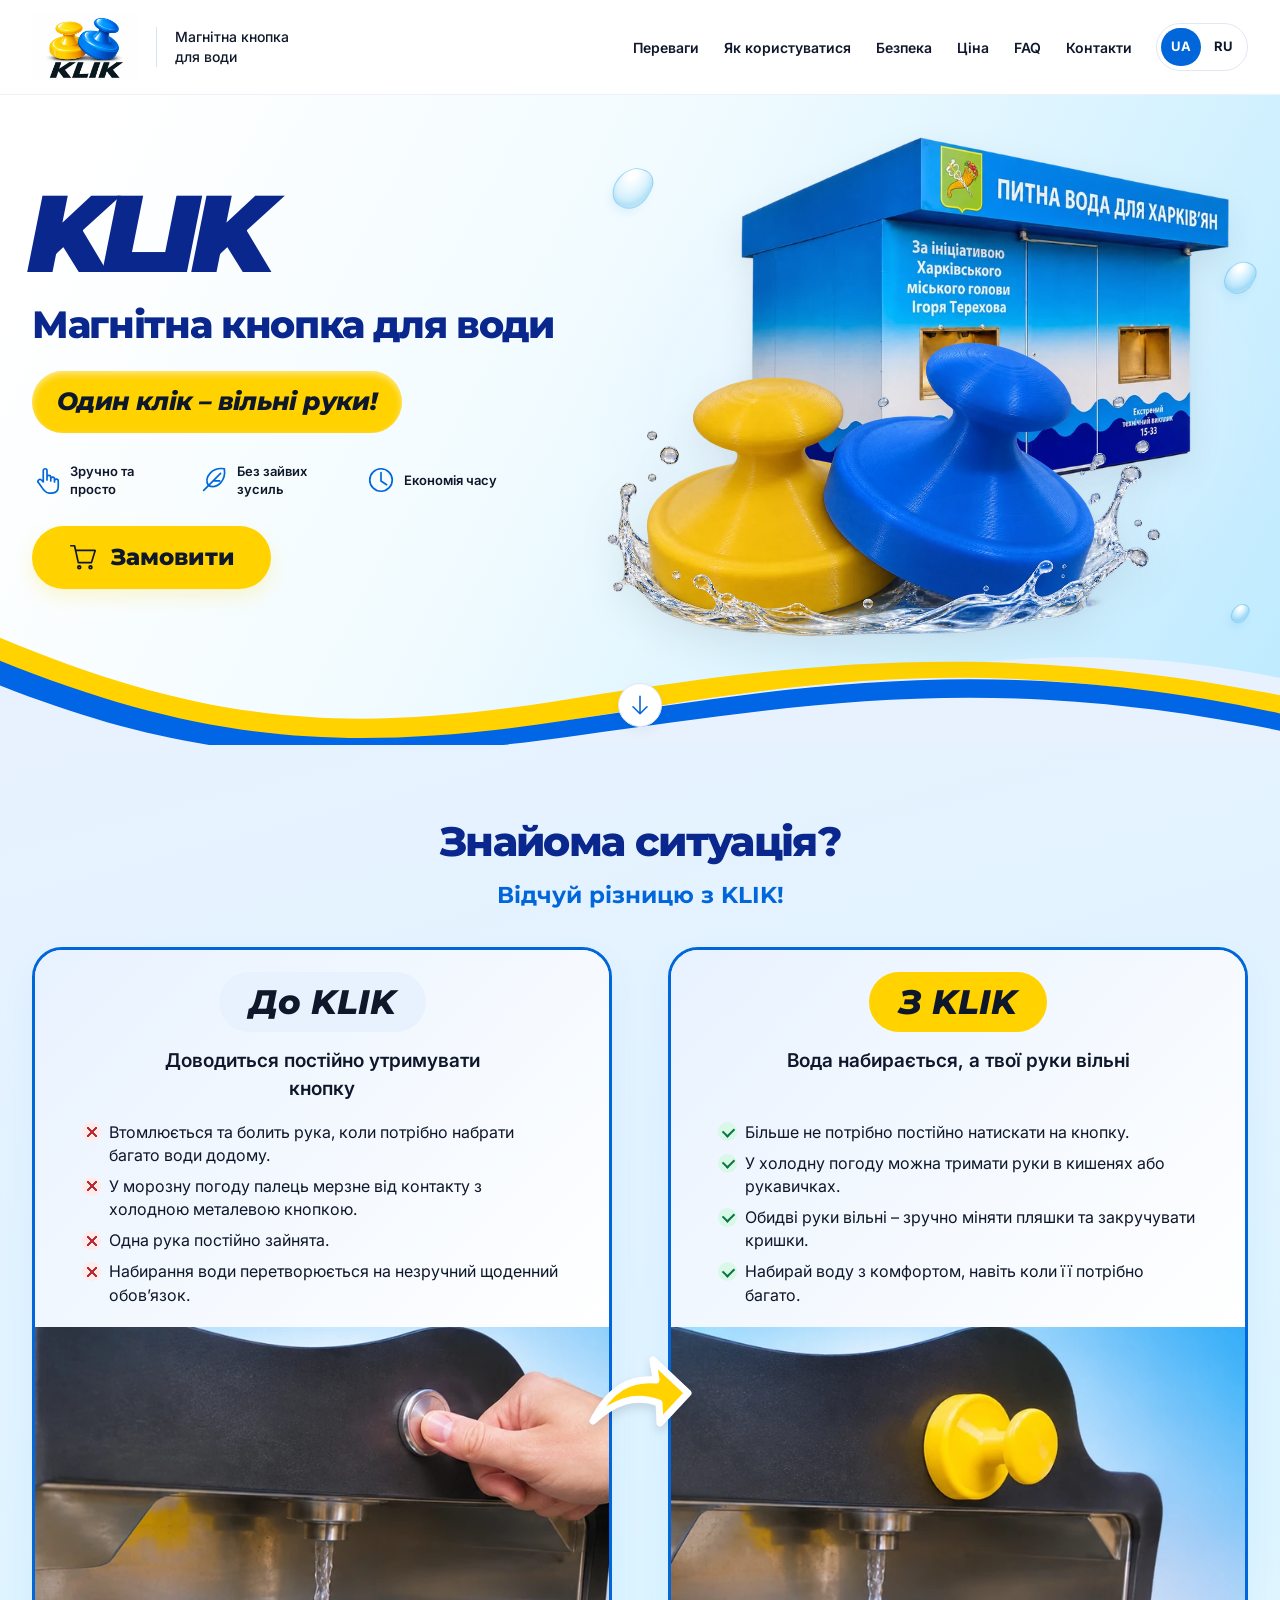
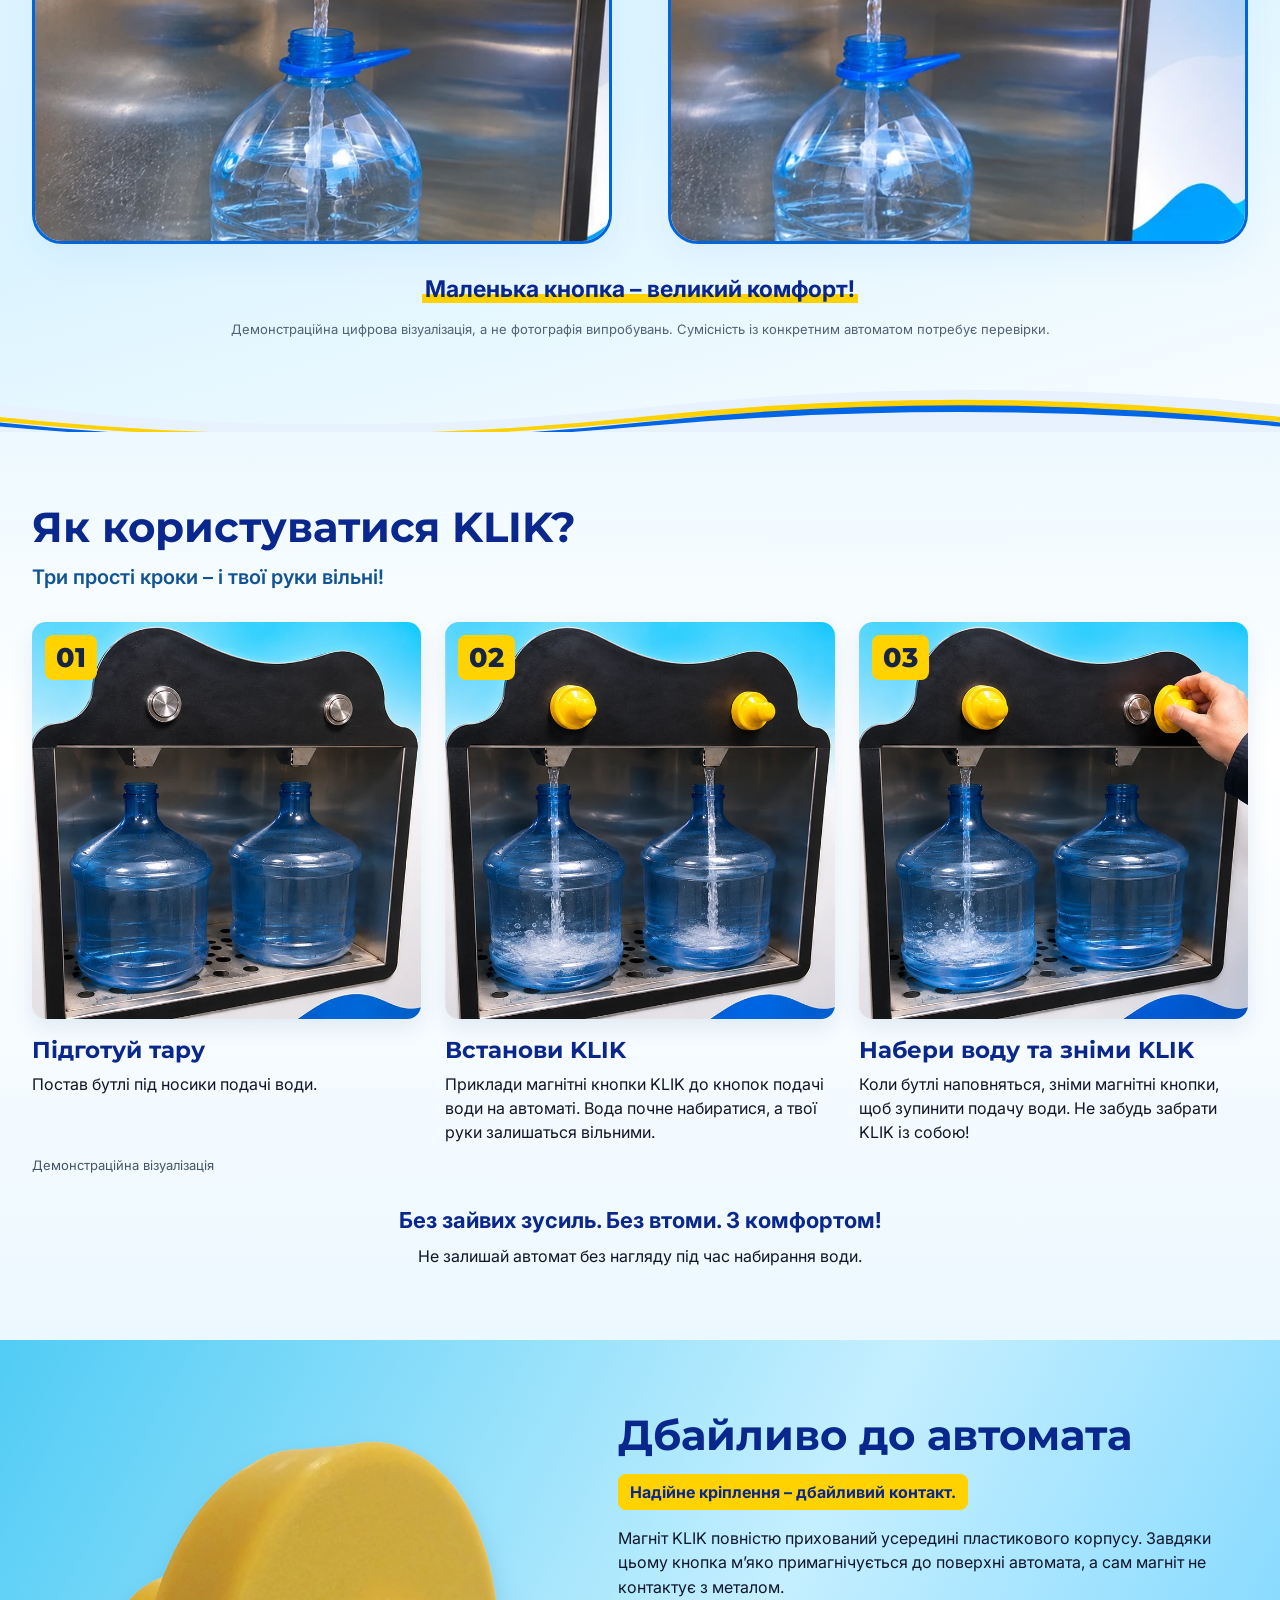
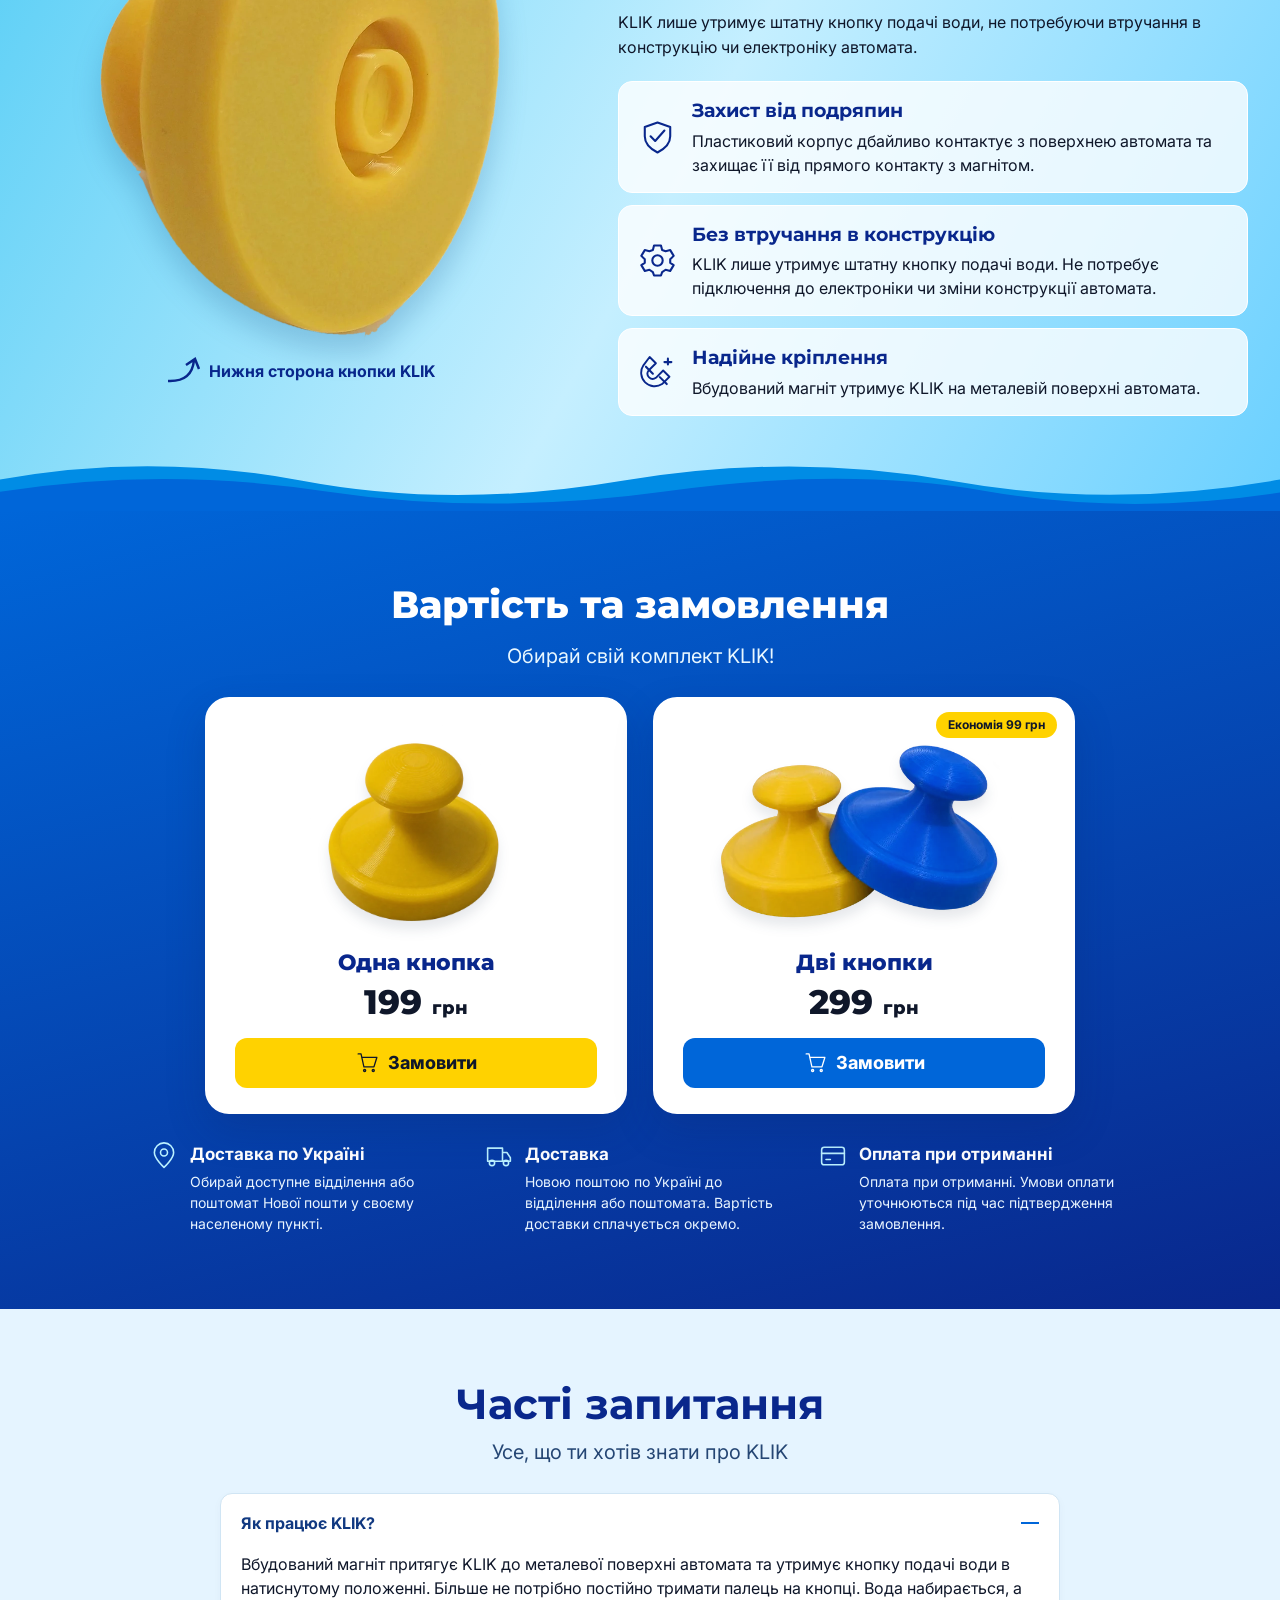
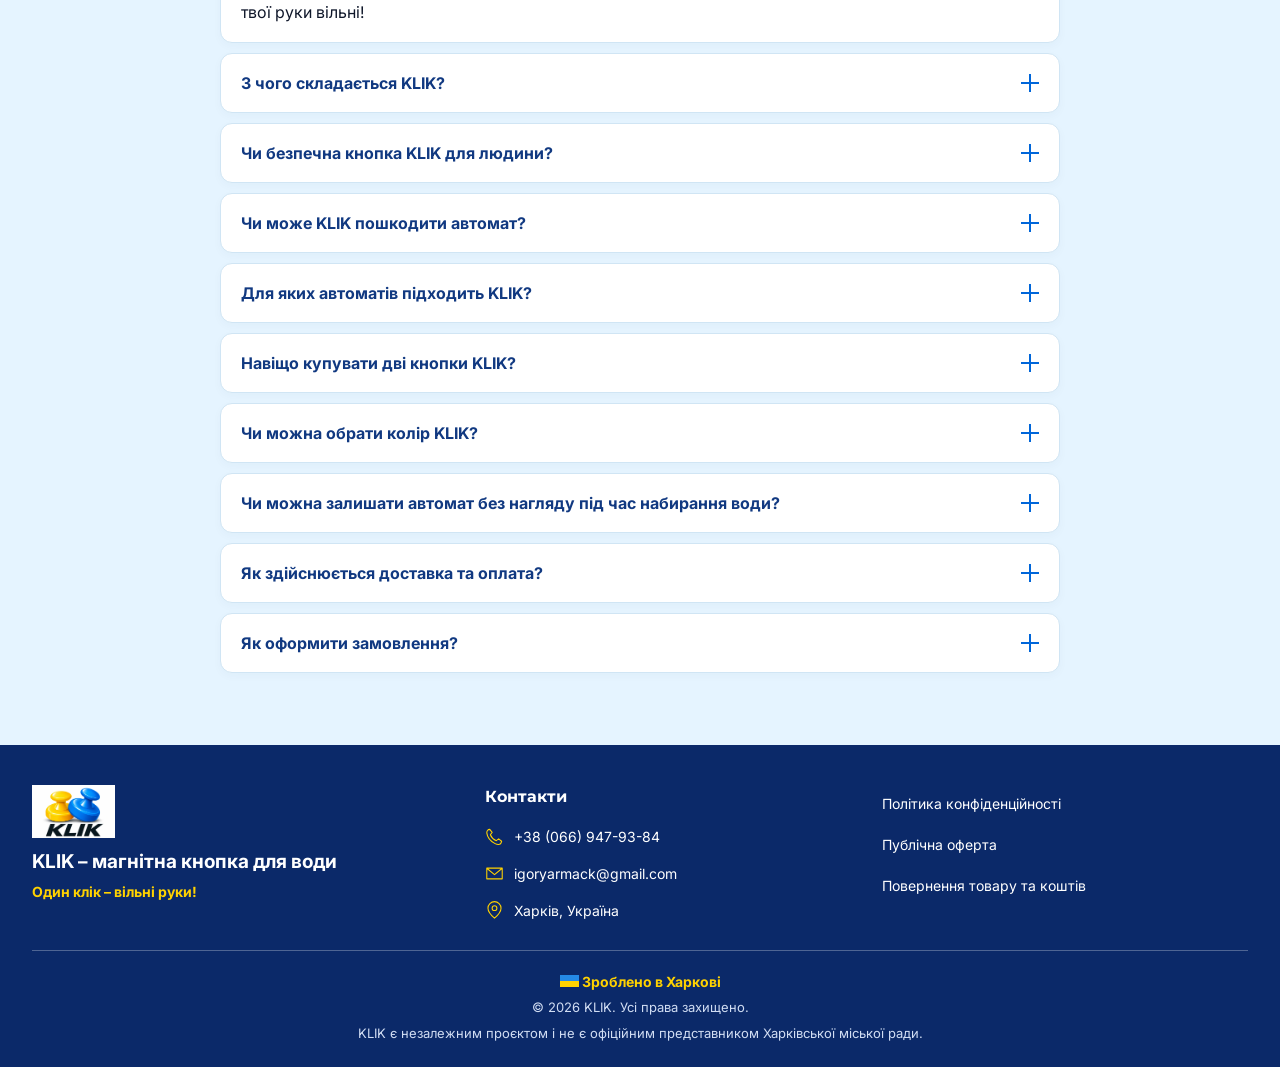
==== preview/index.html @ aeb6b674 "Prepare disabled KLIK order transport and direct directory form" ====
<!doctype html>
<html lang="uk"><head><base href="../"/><meta charset="utf-8"/><meta name="viewport" content="width=device-width, initial-scale=1"/><title>KLIK – Магнітна кнопка для води</title><meta name="description" content="Магнітна кнопка KLIK для автоматів питної води. Один клік – вільні руки! Одна кнопка – 199 грн, дві – 299 грн."/><meta name="theme-color" content="#e5f4ff"/><meta property="og:type" content="website"/><meta property="og:locale" content="uk_UA"/><meta property="og:title" content="KLIK – Магнітна кнопка для води"/><meta property="og:description" content="Магнітна кнопка KLIK для автоматів питної води. Один клік – вільні руки! Одна кнопка – 199 грн, дві – 299 грн."/><meta property="og:image" content="https://raw.githubusercontent.com/nosmokingset-stack/KLIK/06388e1b86cc8d621100590d82e1b7a8e948b238/assets/products/07-hero-water-1200-white.webp"/><meta property="og:url" content="https://klickkhua.blogspot.com/"/><link rel="canonical" href="https://klickkhua.blogspot.com/"/><link rel="preconnect" href="https://fonts.googleapis.com"/><link rel="preconnect" href="https://fonts.gstatic.com" crossorigin="anonymous"/><link href="https://fonts.googleapis.com/css2?family=Inter:wght@400;500;600;700&amp;family=Montserrat:ital,wght@0,700;0,800;0,900;1,800;1,900&amp;display=swap" rel="stylesheet"/><link rel="stylesheet" href="site.css"/><link rel="stylesheet" href="styles-v1.2.css"/><link rel="stylesheet" href="styles-v1.3.css"/><link rel="stylesheet" href="styles-v1.4.css"/><link rel="stylesheet" href="styles-v1.5.css"/></head><body><a class="skip" href="#main" data-i18n="skip">До основного вмісту</a>
<svg xmlns="http://www.w3.org/2000/svg" width="0" height="0" style="position:absolute" aria-hidden="true"><defs>
 <symbol id="icon-cart" viewBox="0 0 32 32"><path d="M3 4h4l4 18h14l4-13H8M12 26h.01M24 26h.01"/><circle cx="12" cy="27" r="1.5"/><circle cx="24" cy="27" r="1.5"/></symbol>
 <symbol id="icon-hand" viewBox="0 0 32 32"><path d="M12 18V6a2 2 0 0 1 4 0v10-3a2 2 0 0 1 4 0v4-2a2 2 0 0 1 4 0v3-1a2 2 0 0 1 4 0v6c0 5-3 7-7 7h-3c-3 0-4-2-6-4l-5-7a2 2 0 0 1 3-3l2 2Z"/></symbol>
 <symbol id="icon-clock" viewBox="0 0 32 32"><circle cx="16" cy="16" r="12"/><path d="M16 8v9l6 4"/></symbol>
 <symbol id="icon-magnet" viewBox="0 0 32 32"><path d="m8 4 6 6-7 7a5 5 0 0 0 7 7l7-7 6 6-7 7A13 13 0 0 1 2 12l6-8Z" transform="translate(2 -1) scale(.9)"/><path d="m6 11 6 6m6 3 6 6m1-22v5m-3-2h6"/></symbol>
 <symbol id="icon-down" viewBox="0 0 32 32"><path d="M16 6v20m-8-8 8 8 8-8"/></symbol>
 <symbol id="icon-menu" viewBox="0 0 32 32"><path d="M5 9h22M5 16h22M5 23h22"/></symbol>
 <symbol id="icon-shield" viewBox="0 0 32 32"><path d="M16 3 27 7v8c0 6-5 11-11 14C10 26 5 21 5 15V7zM10 15l4 4 8-9"/></symbol>
 <symbol id="icon-gear" viewBox="0 0 32 32"><path d="m13 3 6 0 1 4 3 1 4-1 3 5-3 3v3l3 2-3 5-4-1-3 2-1 3h-6l-1-3-3-2-4 1-3-5 3-2v-3l-3-3 3-5 4 1 3-1z"/><circle cx="16" cy="16" r="4.5"/></symbol>
 <symbol id="icon-truck" viewBox="0 0 32 32"><path d="M3 7h17v15H3zM20 12h5l4 6v4h-9"/><circle cx="8" cy="24" r="3"/><circle cx="24" cy="24" r="3"/></symbol>
 <symbol id="icon-pay" viewBox="0 0 32 32"><rect x="3" y="6" width="26" height="20" rx="3"/><path d="M3 13h26M8 20h5"/></symbol>
 <symbol id="icon-feather" viewBox="0 0 32 32"><path d="M5 27 23 9M10 22c-5-9 4-20 17-18 2 12-7 22-17 18Zm5-5h7"/></symbol>
 <symbol id="icon-pin" viewBox="0 0 32 32"><path d="M16 29S5 19 5 12a11 11 0 1 1 22 0c0 7-11 17-11 17Zm4-17a4 4 0 1 1-8 0 4 4 0 1 1 8 0Z"/></symbol>
 <symbol id="icon-phone" viewBox="0 0 32 32"><path d="m8 4 4 5-3 4c2 5 5 8 10 10l4-3 5 4-1 3c-1 3-6 3-10 1C9 24 4 18 3 10c0-4 2-6 5-6Z"/></symbol>
 <symbol id="icon-mail" viewBox="0 0 32 32"><path d="M3 7h26v18H3zM4 8l12 10L28 8"/></symbol>
 <symbol id="icon-close" viewBox="0 0 32 32"><path d="M8 8l16 16M24 8 8 24"/></symbol>
 <symbol id="icon-check" viewBox="0 0 32 32"><path d="m7 16 6 6L25 9"/></symbol>
</defs></svg>
<!-- HEADER START -->
<header class="site-header"><div class="container header-inner">
 <a class="brand" href="#hero" aria-label="KLIK – на початок" data-i18n-label="home"><img src="assets/logo/klik-approved.webp" width="106" height="67" alt="KLIK"/><span class="brand-caption" data-i18n="product">Магнітна кнопка для води</span></a>
 <nav class="nav" id="main-navigation" aria-label="Основна навігація" data-i18n-label="nav"><a href="#problem" data-i18n="benefits">Переваги</a><a href="#how-to-use" data-i18n="how">Як користуватися</a><a href="#care" data-i18n="safetyNav">Безпека</a><a href="#order" data-i18n="priceNav">Ціна</a><a href="#faq" data-i18n="faqNav">FAQ</a><a href="#contacts" data-i18n="contacts">Контакти</a></nav>
 <div class="languages" role="group" aria-label="Мова сайту" data-i18n-label="language"><button type="button" data-language="uk" aria-pressed="true" lang="uk">UA</button><button type="button" data-language="ru" aria-pressed="false" lang="ru">RU</button></div>
 <button class="menu-toggle" type="button" aria-controls="main-navigation" aria-expanded="false" aria-label="Відкрити меню" data-i18n-label="menu"><svg class="icon" aria-hidden="true"><use href="#icon-menu"/></svg></button>
</div></header>
<!-- HEADER END -->
<main id="main">
<!-- HERO START -->
<section id="hero" class="hero" aria-labelledby="hero-title"><div class="container">
 <div class="hero-grid">
  <div class="hero-copy reveal"><div class="wordmark" aria-hidden="true">KLIK</div><h1 id="hero-title" data-i18n="product">Магнітна кнопка для води</h1><p class="slogan" data-i18n="slogan">Один клік – вільні руки!</p>
   <ul class="hero-benefits"><li><svg class="icon" aria-hidden="true"><use href="#icon-hand"/></svg><span data-i18n="easy">Зручно та просто</span></li><li><svg class="icon" aria-hidden="true"><use href="#icon-feather"/></svg><span data-i18n="effort">Без зайвих зусиль</span></li><li><svg class="icon" aria-hidden="true"><use href="#icon-clock"/></svg><span data-i18n="time">Економія часу</span></li></ul>
   <a class="button" href="#order"><svg class="icon" aria-hidden="true"><use href="#icon-cart"/></svg><span data-i18n="order">Замовити</span></a>
  </div>
  <figure class="hero-visual hero-composition reveal"><img class="hero-kiosk" fetchpriority="high" src="assets/water-stations/kiosk-approved-v1.2-1200.webp" srcset="assets/water-stations/kiosk-approved-v1.2-800.webp 800w, assets/water-stations/kiosk-approved-v1.2-1200.webp 1200w" sizes="(max-width:600px) 90vw, 43vw" width="1200" height="800" decoding="async" alt="Харківський кіоск «Питна вода для харків’ян»" data-i18n-alt="kioskAlt"/><span class="drop drop-one" aria-hidden="true"></span><span class="drop drop-two" aria-hidden="true"></span><span class="drop drop-three" aria-hidden="true"></span><img class="hero-image" src="assets/products/07-hero-water-1200-transparent.webp" srcset="assets/products/07-hero-water-640-transparent.webp 640w, assets/products/07-hero-water-1200-transparent.webp 1200w" sizes="(max-width:600px) 100vw, 55vw" width="1200" height="675" fetchpriority="high" decoding="async" alt="Жовта магнітна кнопка KLIK та цифрова візуалізація синьої кнопки з декоративними бризками води" data-i18n-alt="heroAlt"/></figure>
 </div>

</div>
<svg class="hero-waves" xmlns="http://www.w3.org/2000/svg" viewBox="0 0 1440 120" preserveAspectRatio="none" aria-hidden="true"><path fill="#e8f2ff" d="M0 30C250 140 430 95 710 78S1140-5 1440 50V120H0Z"/><path fill="#ffd200" d="M0 8C225 95 380 110 620 75S1095 5 1440 68V91C1120 20 900 54 635 95S230 119 0 38Z"/><path fill="#0066e6" d="M0 32C230 118 390 129 640 94S1120 22 1440 87V105C1120 45 920 75 650 110S225 140 0 58Z"/></svg>
<a class="scroll-next" href="#problem" aria-label="До наступного розділу" data-i18n-label="next"><svg class="icon" aria-hidden="true"><use href="#icon-down"/></svg></a>
</section>
<!-- HERO END -->

<!-- PROBLEM START -->
<section class="problem" id="problem" aria-labelledby="problem-title"><div class="container">
 <div class="problem-heading compare-piece"><h2 id="problem-title" data-i18n="problem">Знайома ситуація?</h2><p class="problem-subtitle" data-i18n="difference">Відчуй різницю з KLIK!</p></div>
 <div class="comparison-grid">
  <article class="comparison-card comparison-before compare-piece"><div class="comparison-copy"><h3><span data-i18n="before">До KLIK</span></h3><p data-i18n="beforeDescription">Доводиться постійно утримувати кнопку</p>
    <ul class="comparison-list"><li data-i18n="before1">Втомлюється та болить рука, коли потрібно набрати багато води додому.</li>
      <li data-i18n="before2">У морозну погоду палець мерзне від контакту з холодною металевою кнопкою.</li>
      <li data-i18n="before3">Одна рука постійно зайнята.</li>
      <li data-i18n="before4">Набирання води перетворюється на незручний щоденний обов’язок.</li></ul></div><img src="assets/comparisons/before-720.webp" srcset="assets/comparisons/before-480.webp 480w, assets/comparisons/before-720.webp 714w" sizes="(max-width: 650px) calc(100vw - 32px), (max-width: 1300px) 44vw, 570px" width="714" height="640" loading="lazy" decoding="async" alt="Демонстраційна візуалізація: людина утримує пальцем кнопку подачі води" data-i18n-alt="beforeAlt"/></article>
  <div class="comparison-arrow compare-piece" aria-hidden="true"><svg xmlns="http://www.w3.org/2000/svg" viewBox="0 0 110 100"><path d="M8 76C25 43 45 33 71 35L68 15L103 48L75 78L74 58C49 49 29 57 8 76Z" fill="#ffd200" stroke="#ffffff" stroke-width="7" stroke-linejoin="round"/></svg></div>
  <article class="comparison-card comparison-after compare-piece"><div class="comparison-copy"><h3><span data-i18n="after">З KLIK</span></h3><p data-i18n="afterDescription">Вода набирається, а твої руки вільні</p>
    <ul class="comparison-list"><li data-i18n="after1">Більше не потрібно постійно натискати на кнопку.</li>
      <li data-i18n="after2">У холодну погоду можна тримати руки в кишенях або рукавичках.</li>
      <li data-i18n="after3">Обидві руки вільні – зручно міняти пляшки та закручувати кришки.</li>
      <li data-i18n="after4">Набирай воду з комфортом, навіть коли її потрібно багато.</li></ul></div><img src="assets/comparisons/after-720.webp" srcset="assets/comparisons/after-480.webp 480w, assets/comparisons/after-720.webp 714w" sizes="(max-width: 650px) calc(100vw - 32px), (max-width: 1300px) 44vw, 570px" width="714" height="640" loading="lazy" decoding="async" alt="Демонстраційна візуалізація: жовта кнопка KLIK на автоматі, вода надходить у пляшку без руки" data-i18n-alt="afterAlt"/></article>
 </div>
 <p class="comparison-end"><strong data-i18n="compareEnd">Маленька кнопка – великий комфорт!</strong></p>
 <p class="comparison-note" data-i18n="comparisonNote">Демонстраційна цифрова візуалізація, а не фотографія випробувань. Сумісність із конкретним автоматом потребує перевірки.</p>
</div><svg class="problem-wave" xmlns="http://www.w3.org/2000/svg" viewBox="0 0 1440 70" preserveAspectRatio="none" aria-hidden="true"><path fill="#e8f2ff" d="M0 30Q360 85 720 35T1440 30V70H0Z"/><path fill="#ffd200" d="M0 48Q360 98 720 48T1440 48v7Q1080 10 720 55T0 55Z"/><path fill="#0066e6" d="M0 56Q360 106 720 56T1440 56v6Q1080 20 720 62T0 62Z"/></svg></section>
<!-- PROBLEM END -->
<section class="how section-band" id="how-to-use" aria-labelledby="how-title"><div class="container">
  <header class="section-intro"><h2 id="how-title" data-i18n="howTitle">Як користуватися KLIK?</h2><p data-i18n="howSub">Три прості кроки – і твої руки вільні!</p></header>
  <ol class="step-grid">
    <li><figure><img src="assets/how-to/step-01.webp" width="710" height="724" loading="lazy" decoding="async" alt="Два порожні бутлі під носиками автомата" data-i18n-alt="alt1"/><span aria-hidden="true">01</span></figure>
      <h3 data-i18n="step1">Підготуй тару</h3><p data-i18n="desc1">Постав бутлі під носики подачі води.</p></li>
    <li><figure><img src="assets/how-to/step-02.webp" width="710" height="724" loading="lazy" decoding="async" alt="Дві кнопки KLIK утримують подачу води в обидва бутлі" data-i18n-alt="alt2"/><span aria-hidden="true">02</span></figure>
      <h3 data-i18n="step2">Встанови KLIK</h3><p data-i18n="desc2">Приклади магнітні кнопки KLIK до кнопок подачі води на автоматі. Вода почне набиратися, а твої руки залишаться вільними.</p></li>
    <li><figure><img src="assets/how-to/step-03.webp" width="710" height="724" loading="lazy" decoding="async" alt="Праву кнопку знято, вода надходить лише в лівий бутель" data-i18n-alt="alt3"/><span aria-hidden="true">03</span></figure>
      <h3 data-i18n="step3">Набери воду та зніми KLIK</h3><p data-i18n="desc3">Коли бутлі наповняться, зніми магнітні кнопки, щоб зупинити подачу води. Не забудь забрати KLIK із собою!</p></li>
  </ol>
  <p class="visual-caption" data-i18n="visual">Демонстраційна візуалізація</p>
  <div class="how-end"><strong data-i18n="howEnd">Без зайвих зусиль. Без втоми. З комфортом!</strong> <p data-i18n="watch">Не залишай автомат без нагляду під час набирання води.</p></div>
</div></section>
<section class="care section-band" id="care" aria-labelledby="care-title"><div class="container care-layout">
  <figure class="care-photo"><img src="assets/products/klik-bottom.webp" width="800" height="1000" loading="lazy" decoding="async" alt="Нижня сторона кнопки KLIK" data-i18n-alt="bottom"/><figcaption><svg aria-hidden="true" width="38" height="30" viewBox="0 0 38 30" fill="none" stroke="currentColor" stroke-width="2.5"><path d="M4 25Q28 26 30 4m-8 5 9-6 4 10"/></svg><span data-i18n="bottom">Нижня сторона кнопки KLIK</span></figcaption></figure>
  <div class="care-copy"><h2 id="care-title" data-i18n="careTitle">Дбайливо до автомата</h2><strong data-i18n="careSub">Надійне кріплення – дбайливий контакт.</strong><p data-i18n="care1">Магніт KLIK повністю прихований усередині пластикового корпусу. Завдяки цьому кнопка м’яко примагнічується до поверхні автомата, а сам магніт не контактує з металом.</p><p data-i18n="care2">KLIK лише утримує штатну кнопку подачі води, не потребуючи втручання в конструкцію чи електроніку автомата.</p>
    <ul><li><svg class="icon" aria-hidden="true"><use href="#icon-shield"/></svg><div><h3 data-i18n="shield">Захист від подряпин</h3><p data-i18n="shieldD">Пластиковий корпус дбайливо контактує з поверхнею автомата та захищає її від прямого контакту з магнітом.</p></div></li>
    <li><svg class="icon" aria-hidden="true"><use href="#icon-gear"/></svg><div><h3 data-i18n="gear">Без втручання в конструкцію</h3><p data-i18n="gearD">KLIK лише утримує штатну кнопку подачі води. Не потребує підключення до електроніки чи зміни конструкції автомата.</p></div></li>
    <li><svg class="icon" aria-hidden="true"><use href="#icon-magnet"/></svg><div><h3 data-i18n="fix">Надійне кріплення</h3><p data-i18n="fixD">Вбудований магніт утримує KLIK на металевій поверхні автомата.</p></div></li></ul>
  </div></div></section>
<!-- ORDER START --><section class="order-section" id="order" aria-labelledby="order-title"><div class="container"><h2 id="order-title" data-i18n="orderTitle">Вартість та замовлення</h2><p data-i18n="storeSub">Обирай свій комплект KLIK!</p> <div class="prices" role="group" aria-label="Варіанти комплекту" data-i18n-label="prices">
  <button class="price-card" type="button" data-order-quantity="1" aria-haspopup="dialog" aria-controls="order-dialog"><img src="assets/products/01-yellow-single-640-transparent.webp" loading="lazy" width="640" height="583" decoding="async" alt="Одна жовта магнітна кнопка KLIK" data-i18n-alt="singleAlt"/><span class="price-card-copy"><span class="price-card-title" data-i18n="one">Одна кнопка</span><span class="price">199 <small data-i18n="currency">грн</small></span><span class="price-card-action"><svg class="icon" aria-hidden="true"><use href="#icon-cart"/></svg><span data-i18n="order">Замовити</span></span></span></button>
  <button class="price-card featured" type="button" data-order-quantity="2" aria-haspopup="dialog" aria-controls="order-dialog"><span class="saving" data-i18n="saving">Економія 99 грн</span><img src="assets/products/03-yellow-blue-pair-640-transparent.webp" loading="lazy" width="640" height="360" decoding="async" alt="Жовта кнопка KLIK та візуалізація синьої" data-i18n-alt="pairAlt"/><span class="price-card-copy"><span class="price-card-title" data-i18n="two">Дві кнопки</span><span class="price">299 <small data-i18n="currency">грн</small></span><span class="price-card-action"><svg class="icon" aria-hidden="true"><use href="#icon-cart"/></svg><span data-i18n="order">Замовити</span></span></span></button>
 </div><div class="fulfilment">
  <div><svg class="icon" aria-hidden="true"><use href="#icon-pin"/></svg><p><strong data-i18n="region">Доставка по Україні</strong><span data-i18n="regionD">Обирай доступне відділення або поштомат Нової пошти у своєму населеному пункті.</span></p></div>
  <div><svg class="icon" aria-hidden="true"><use href="#icon-truck"/></svg><p><strong data-i18n="ship">Доставка</strong><span data-i18n="shipD">Новою поштою по Україні до відділення або поштомата. Вартість доставки сплачується окремо.</span></p></div>
  <div><svg class="icon" aria-hidden="true"><use href="#icon-pay"/></svg><p><strong data-i18n="pay">Оплата при отриманні</strong><span data-i18n="payD">Оплата при отриманні. Умови оплати уточнюються під час підтвердження замовлення.</span></p></div>
</div></div></section><!-- ORDER END -->
<section class="faq section-band" id="faq" aria-labelledby="faq-title"><div class="container faq-layout">
  <h2 id="faq-title" data-i18n="faqTitle">Часті запитання</h2>
  <p data-i18n="faqSub">Усе, що ти хотів знати про KLIK</p>
  <div class="questions">
    <details open="open"><summary data-i18n="q1">Як працює KLIK?</summary><p data-i18n="a1">Вбудований магніт притягує KLIK до металевої поверхні автомата та утримує кнопку подачі води в натиснутому положенні. Більше не потрібно постійно тримати палець на кнопці. Вода набирається, а твої руки вільні!</p></details>
    <details><summary data-i18n="q2">З чого складається KLIK?</summary><p data-i18n="a2">KLIK складається з міцного пластикового корпусу та вбудованого феритового магніту. Корпус має зручну ручку для встановлення та зняття кнопки з автомата. Магніт повністю прихований усередині корпусу. Жодної електроніки, батарейок чи складних механізмів – усе максимально просто!</p></details>
    <details><summary data-i18n="q3">Чи безпечна кнопка KLIK для людини?</summary><p data-i18n="a3">KLIK виготовлено з якісного пластику без неприємного запаху. Магніт повністю прихований усередині корпусу, а сама кнопка не контактує з питною водою. KLIK призначено для комфортного повсякденного використання.

Особам з імплантованими медичними пристроями необхідно враховувати рекомендації виробника таких пристроїв щодо контакту з магнітами.</p></details>
    <details><summary data-i18n="q4">Чи може KLIK пошкодити автомат?</summary><p data-i18n="a4">KLIK не потребує втручання в конструкцію автомата. Магніт повністю прихований усередині пластикового корпусу, завдяки чому він не контактує безпосередньо з металевою поверхнею. Конструкція KLIK розроблена для дбайливого використання автомата.</p></details>
    <details><summary data-i18n="q5">Для яких автоматів підходить KLIK?</summary><p data-i18n="a5">KLIK розроблено спеціально для міських автоматів безкоштовної видачі питної води, встановлених у Харкові за ініціативою міського голови Ігоря Терехова.</p></details>
    <details><summary data-i18n="q6">Навіщо купувати дві кнопки KLIK?</summary><p data-i18n="a6">Якщо ти набираєш багато води додому, дві кнопки дозволять одночасно наповнювати дві ємності на автоматі з двома кранами. Це зручно та допомагає заощадити час.</p></details>
    <details><summary data-i18n="q7">Чи можна обрати колір KLIK?</summary><p data-i18n="a7">Так! Ти можеш обрати жовтий або синій колір за наявності. При замовленні двох кнопок можна обрати колір кожної окремо.</p></details>
    <details><summary data-i18n="q8">Чи можна залишати автомат без нагляду під час набирання води?</summary><p data-i18n="a8">Ні. Залишайся поруч з автоматом та контролюй наповнення ємностей. Коли вода набралася, просто зніми KLIK та забери його із собою.</p></details>
    <details><summary data-i18n="q9">Як здійснюється доставка та оплата?</summary><p data-i18n="a9">Доставка Новою поштою по Україні до доступного відділення або поштомата. Оплата при отриманні; спосіб оплати уточнюється під час підтвердження. Доставка сплачується окремо.</p></details>
    <details><summary data-i18n="q10">Як оформити замовлення?</summary><p data-i18n="a10">Обери потрібний комплект у розділі «Вартість та замовлення», натисни «Замовити», обери колір кнопок та заповни контактні дані.</p></details>
  </div>
</div></section>
</main>
<footer class="site-footer" id="contacts"><div class="container">
  <div class="footer-grid">
    <div class="footer-brand"><a href="#hero"><img src="assets/logo/klik-approved.webp" width="106" height="67" alt="KLIK" loading="lazy"/></a><div><strong data-i18n="footerBrand">KLIK – магнітна кнопка для води</strong><p data-i18n="slogan">Один клік – вільні руки!</p></div></div>
    <div class="contact-group"><h2 data-i18n="contacts">Контакти</h2>
      <a href="tel:+380669479384"><svg class="icon" aria-hidden="true"><use href="#icon-phone"/></svg>+38 (066) 947-93-84</a>
      <a href="mailto:igoryarmack@gmail.com"><svg class="icon" aria-hidden="true"><use href="#icon-mail"/></svg>igoryarmack@gmail.com</a>
      <p><svg class="icon" aria-hidden="true"><use href="#icon-pin"/></svg><span data-i18n="location">Харків, Україна</span></p></div>
    <nav class="legal-links" aria-label="Юридична інформація" data-i18n-label="legalNav">
      <button type="button" class="legal-link" data-document-open="privacy" aria-haspopup="dialog" aria-controls="legal-dialog" data-i18n="privacy">Політика конфіденційності</button>
      <button type="button" class="legal-link" data-document-open="offer" aria-haspopup="dialog" aria-controls="legal-dialog" data-i18n="offer">Публічна оферта</button>
      <button type="button" class="legal-link" data-document-open="returns" aria-haspopup="dialog" aria-controls="legal-dialog" data-i18n="returns">Повернення товару та коштів</button></nav>
  </div>
  <div class="footer-base"><strong><span class="ua-flag" aria-hidden="true"></span> <span data-i18n="made">Зроблено в Харкові</span></strong>
    <p data-i18n="rights">© 2026 KLIK. Усі права захищено.</p><p data-i18n="independentBrand">KLIK є незалежним проєктом і не є офіційним представником Харківської міської ради.</p></div>
</div></footer>

<!-- ORDER DIALOG START -->
<dialog class="order-dialog" id="order-dialog" aria-labelledby="dialog-title" aria-describedby="order-service-note"><div class="dialog-shell"><header class="dialog-header"><h2 id="dialog-title" tabindex="-1" data-i18n="dialogTitle">Замовлення KLIK</h2><div class="dialog-tools"><div class="languages" role="group" aria-label="Мова сайту" data-i18n-label="language"><button type="button" data-language="uk" aria-pressed="true" lang="uk">UA</button><button type="button" data-language="ru" aria-pressed="false" lang="ru">RU</button></div><button class="dialog-close" type="button" aria-label="Закрити вікно" data-i18n-label="closeDialog"><svg class="icon" aria-hidden="true"><use href="#icon-close"/></svg></button></div></header>
<form id="order-form" method="dialog" novalidate="novalidate"><fieldset class="package-fieldset"><legend data-i18n="choosePackage">Обери свій комплект</legend><div class="package-options"><label class="package-option"><input type="radio" name="quantity" value="1" checked="checked"/><span class="package-choice"><span class="selection-check" aria-hidden="true"><svg class="icon" aria-hidden="true"><use href="#icon-check"/></svg></span><strong data-i18n="one">Одна кнопка</strong><span class="package-price">199 <span data-i18n="currency">грн</span></span></span></label><label class="package-option"><input type="radio" name="quantity" value="2"/><span class="package-choice"><span class="selection-check" aria-hidden="true"><svg class="icon" aria-hidden="true"><use href="#icon-check"/></svg></span><strong data-i18n="two">Дві кнопки</strong><span class="package-price">299 <span data-i18n="currency">грн</span></span><span class="package-saving" data-i18n="saving">Економія 99 грн</span></span></label></div></fieldset>
<div class="color-fieldsets"><fieldset class="color-fieldset" id="color-fieldset-1"><legend id="first-color-legend">Обери колір</legend><div class="color-options"><label class="color-option"><input type="radio" name="color1" value="yellow" checked="checked"/><span class="color-choice"><img src="assets/products/01-yellow-single-640-transparent.webp" width="64" height="64" alt="" loading="lazy"/><span data-i18n="yellow">Жовтий</span><span class="selection-check" aria-hidden="true"><svg class="icon" aria-hidden="true"><use href="#icon-check"/></svg></span></span></label><label class="color-option"><input type="radio" name="color1" value="blue"/><span class="color-choice"><img src="assets/products/02-blue-single-640-transparent.webp" width="64" height="64" alt="" loading="lazy"/><span data-i18n="blue">Синій</span><span class="selection-check" aria-hidden="true"><svg class="icon" aria-hidden="true"><use href="#icon-check"/></svg></span></span></label></div></fieldset><fieldset class="color-fieldset" id="color-fieldset-2" hidden="hidden"><legend data-i18n="colorTwo">Колір кнопки №2</legend><div class="color-options"><label class="color-option"><input type="radio" name="color2" value="yellow" checked="checked" disabled="disabled"/><span class="color-choice"><img src="assets/products/01-yellow-single-640-transparent.webp" width="64" height="64" alt="" loading="lazy"/><span data-i18n="yellow">Жовтий</span><span class="selection-check" aria-hidden="true"><svg class="icon" aria-hidden="true"><use href="#icon-check"/></svg></span></span></label><label class="color-option"><input type="radio" name="color2" value="blue" disabled="disabled"/><span class="color-choice"><img src="assets/products/02-blue-single-640-transparent.webp" width="64" height="64" alt="" loading="lazy"/><span data-i18n="blue">Синій</span><span class="selection-check" aria-hidden="true"><svg class="icon" aria-hidden="true"><use href="#icon-check"/></svg></span></span></label></div></fieldset></div><p class="blue-status" id="blue-status" role="status" hidden="hidden" data-i18n="blueStatus">Синя кнопка ще не виготовлена. Зображення показує візуалізацію кольору; наявність і термін виготовлення не підтверджені.</p>
<fieldset class="customer-fieldset"><legend data-i18n="customerDetails">Дані покупця</legend><div class="customer-fields"><div class="form-field"><label for="customer-name" data-i18n="customerName">Ім’я та прізвище</label><input id="customer-name" name="customer-name" type="text" autocomplete="name" maxlength="80" required="required" aria-describedby="customer-name-error"/><span class="field-error" id="customer-name-error" hidden="hidden"></span></div><div class="form-field"><label for="customer-phone" data-i18n="customerPhone">Номер телефону</label><input id="customer-phone" name="customer-phone" type="tel" autocomplete="tel" maxlength="25" required="required" aria-describedby="customer-phone-error" inputmode="tel" placeholder="+380 (__) ___-__-__"/><span class="field-error" id="customer-phone-error" hidden="hidden"></span></div><div class="form-field"><label for="customer-city" data-i18n="customerCity">Місто</label><input id="customer-city" name="customer-city" type="text" autocomplete="off" maxlength="80" list="city-options" required="required" aria-describedby="city-status"/><datalist id="city-options"></datalist><span id="city-status" class="directory-status" role="status"></span></div><div class="form-field"><label for="customer-branch" data-i18n="customerBranch">Відділення Нової пошти</label><input id="customer-branch" name="customer-branch" type="text" autocomplete="off" maxlength="180" list="branch-options" required="required" aria-describedby="customer-branch-error branch-status"/><datalist id="branch-options"></datalist><span id="branch-status" class="directory-status" role="status"></span><span class="field-error" id="customer-branch-error" hidden="hidden"></span></div></div></fieldset><div class="order-summary"><span data-i18n="totalLabel">До сплати</span><output id="order-total" aria-live="polite">199 грн</output></div><div class="payment-note"><svg class="icon" aria-hidden="true"><use href="#icon-pay"/></svg><div><p data-i18n="modalPay">Оплата при отриманні. Для поштомата спосіб оплати уточнюється під час підтвердження.</p><p data-i18n="shippingExcluded">Вартість доставки сплачується окремо.</p></div></div>
<div class="consent"><input id="order-consent" type="checkbox" required="required" aria-labelledby="consent-text" aria-describedby="order-consent-error"/>
  <div id="consent-text"><label for="order-consent" data-i18n="agreeStart">Я ознайомився(-лася) з умовами</label> <button type="button" class="legal-link" data-document-open="offer" aria-haspopup="dialog" aria-controls="legal-dialog" data-i18n="agreeOffer">публічної оферти</button>, <button type="button" class="legal-link" data-document-open="privacy" aria-haspopup="dialog" aria-controls="legal-dialog" data-i18n="agreePrivacy">політикою конфіденційності</button> <span data-i18n="agreeAnd">та</span> <button type="button" class="legal-link" data-document-open="returns" aria-haspopup="dialog" aria-controls="legal-dialog" data-i18n="agreeReturns">умовами повернення товару</button>.</div>
  <p class="field-error" id="order-consent-error" hidden="hidden"></p>
</div><button class="button order-submit" type="submit" data-i18n="placeOrder">Оформити замовлення</button><p class="order-service-note" id="order-service-note" data-i18n="ordersUnavailable">Онлайн-замовлення поки недоступне. Дані не надсилаються.</p><p class="order-submit-status" id="order-submit-status" role="status" hidden="hidden" data-i18n="notSent">Замовлення не надіслано. Онлайн-оформлення ще не підключене.</p></form></div></dialog>
<!-- ORDER DIALOG END -->
<dialog class="legal-dialog" id="legal-dialog" aria-labelledby="legal-title">
  <header><div><small data-i18n="draft">Попередня редакція</small><h2 id="legal-title" tabindex="-1"></h2></div>
    <button class="legal-x" type="button" data-legal-close="true" aria-label="Закрити вікно" data-i18n-label="closeDialog"><svg class="icon" aria-hidden="true"><use href="#icon-close"/></svg></button></header>
  <div class="legal-scroll" tabindex="0"><article lang="uk" data-document="returns" data-title="Повернення товару та коштів" hidden="hidden">
  <p>Ми зацікавлені в тому, щоб кожен покупець залишився задоволеним придбанням KLIK.</p>
  <h3>1. Повернення товару належної якості</h3>
  <p>Покупець може звернутися щодо повернення або обміну товару протягом 14 календарних днів з моменту його отримання.</p>
  <p>Умови повернення визначаються законодавством України, зокрема правилами дистанційної торгівлі.</p>
  <p>Для повернення товару належної якості необхідно забезпечити його збереження відповідно до встановлених законом вимог.</p>
  <p>Рекомендуємо зберігати упаковку та документ, що підтверджує придбання товару.</p>
  <h3>2. Повернення товару неналежної якості</h3>
  <p>Якщо покупець отримав товар із виробничим дефектом, пошкодженням або товар, що не відповідає замовленню, необхідно зв’язатися з нами.</p>
  <p>Залежно від характеру недоліку та вимог законодавства покупцеві може бути запропоновано заміну товару, усунення недоліку, зменшення вартості або повернення коштів.</p>
  <h3>3. Як оформити повернення</h3>
  <ul>
  <li>Зв’яжіться з нами за контактами, зазначеними на сайті.</li>
  <li>Повідомте інформацію про замовлення та причину повернення.</li>
  <li>Отримайте реквізити для відправлення товару.</li>
  <li>Надішліть товар погодженим способом.</li>
  </ul>
  <h3>4. Вартість зворотної доставки</h3>
  <p>Витрати на повернення товару визначаються залежно від причини повернення та вимог законодавства України.</p>
  <p>У разі підтвердженого виробничого дефекту або помилки продавця витрати на зворотну доставку покриває продавець.</p>
  <h3>5. Повернення коштів</h3>
  <p>Кошти повертаються покупцеві погодженим способом у строки, передбачені законодавством України.</p>
  <h3>6. Контактна інформація</h3>
  <p>З усіх питань щодо повернення, обміну товару або повернення коштів звертайтеся за контактами, зазначеними на сайті KLIK.</p>
  <address><a href="tel:+380669479384">+38 (066) 947-93-84</a><br/><a href="mailto:igoryarmack@gmail.com">igoryarmack@gmail.com</a><br/>Харків, Україна</address>
  <p>Ми прагнемо вирішувати всі питання доброзичливо та справедливо.</p>
</article>
<article lang="ru" data-document="returns" data-title="Возврат товара и денежных средств" hidden="hidden">
  <p>Мы заинтересованы в том, чтобы каждый покупатель остался доволен приобретением KLIK.</p>
  <h3>1. Возврат товара надлежащего качества</h3>
  <p>Покупатель может обратиться по поводу возврата или обмена товара в течение 14 календарных дней с момента его получения.</p>
  <p>Условия возврата определяются законодательством Украины, в частности правилами дистанционной торговли.</p>
  <p>Для возврата товара надлежащего качества необходимо обеспечить его сохранность в соответствии с установленными законом требованиями.</p>
  <p>Рекомендуем сохранять упаковку и документ, подтверждающий покупку товара.</p>
  <h3>2. Возврат товара ненадлежащего качества</h3>
  <p>Если покупатель получил товар с производственным дефектом, повреждением или товар, который не соответствует заказу, необходимо связаться с нами.</p>
  <p>В зависимости от характера недостатка и требований законодательства покупателю может быть предложена замена товара, устранение недостатка, уменьшение стоимости или возврат средств.</p>
  <h3>3. Как оформить возврат</h3>
  <ul>
  <li>Свяжитесь с нами по контактам, указанным на сайте.</li>
  <li>Сообщите информацию о заказе и причину возврата.</li>
  <li>Получите реквизиты для отправки товара.</li>
  <li>Отправьте товар согласованным способом.</li>
  </ul>
  <h3>4. Стоимость обратной доставки</h3>
  <p>Расходы на возврат товара определяются в зависимости от причины возврата и требований законодательства Украины.</p>
  <p>При подтверждённом производственном дефекте или ошибке продавца расходы на обратную доставку покрывает продавец.</p>
  <h3>5. Возврат средств</h3>
  <p>Средства возвращаются покупателю согласованным способом в сроки, предусмотренные законодательством Украины.</p>
  <h3>6. Контактная информация</h3>
  <p>По всем вопросам возврата, обмена товара или возврата средств обращайтесь по контактам, указанным на сайте KLIK.</p>
  <address><a href="tel:+380669479384">+38 (066) 947-93-84</a><br/><a href="mailto:igoryarmack@gmail.com">igoryarmack@gmail.com</a><br/>Харьков, Украина</address>
  <p>Мы стремимся решать все вопросы доброжелательно и справедливо.</p>
</article>
<article lang="uk" data-document="offer" data-title="Договір публічної оферти KLIK" hidden="hidden">
  <p>Цей документ визначає умови придбання товарів KLIK через офіційний сайт проєкту.</p>
  <h3>1. Загальні положення</h3>
  <p>Продавець пропонує покупцям придбати магнітні кнопки KLIK на умовах цього договору.</p>
  <p data-legal-party="seller" data-prefix="Продавець" hidden="hidden"></p>
  <h3>2. Предмет договору</h3>
  <p>Продавець зобов’язується передати покупцеві замовлений товар, а покупець зобов’язується прийняти та оплатити його відповідно до умов договору.</p>
  <p>KLIK – магнітна кнопка, призначена для утримання штатної кнопки подачі води на сумісних міських автоматах видачі питної води.</p>
  <h3>3. Вартість товару</h3>
  <p>Актуальні ціни зазначаються на сайті:</p>
  <ul>
  <li>Одна кнопка KLIK – 199 грн.</li>
  <li>Комплект із двох кнопок KLIK – 299 грн.</li>
  </ul>
  <p>Вартість доставки та можливі комісії поштового оператора не входять до вартості товару.</p>
  <p>Зміна ціни після підтвердження замовлення не допускається без погодження з покупцем.</p>
  <h3>4. Оформлення замовлення</h3>
  <p>Покупець обирає комплект, колір виробу та заповнює форму замовлення на сайті.</p>
  <p>Перед відправленням замовлення покупець має можливість ознайомитися з його складом, вартістю та умовами придбання.</p>
  <p>Договір укладається шляхом прийняття покупцем умов оферти та підтвердження замовлення відповідно до законодавства України.</p>
  <h3>5. Доставка та оплата</h3>
  <p>Доставка здійснюється Новою поштою по Україні до доступного відділення або поштомата.</p>
  <p>Оплата товару здійснюється при отриманні. Передоплата не потрібна. Спосіб оплати для поштомата уточнюється під час підтвердження замовлення.</p>
  <p>Строк відправлення та наявність обраного кольору уточнюються під час підтвердження замовлення.</p>
  <h3>6. Правила використання товару</h3>
  <p>KLIK необхідно використовувати за призначенням.</p>
  <p>Під час набирання води покупець повинен залишатися поруч з автоматом, контролювати наповнення ємностей та своєчасно знімати магнітну кнопку.</p>
  <p>Перед використанням необхідно переконатися в чистоті контактної поверхні та сумісності пристрою з автоматом.</p>
  <p>Не допускається використання виробу з пошкодженим корпусом. Особам з імплантованими медичними пристроями необхідно враховувати рекомендації виробника таких пристроїв щодо контакту з магнітами.</p>
  <h3>7. Права та обов’язки сторін</h3>
  <p>Продавець зобов’язується надавати достовірну інформацію про товар, виконувати підтверджені замовлення та дотримуватися прав споживачів.</p>
  <p>Покупець зобов’язується надавати коректні контактні дані та використовувати товар відповідно до його призначення.</p>
  <h3>8. Повернення товару</h3>
  <p>Повернення, обмін товару та повернення коштів здійснюються відповідно до законодавства України та умов розділу «Повернення товару та коштів».</p>
  <h3>9. Незалежність проєкту</h3>
  <p>KLIK є самостійним комерційним проєктом і не є офіційним представником Харківської міської ради чи організацій, які обслуговують міські автомати видачі води.</p>
  <h3>10. Вирішення спірних питань</h3>
  <p>Спірні питання вирішуються шляхом переговорів, а за відсутності згоди – відповідно до чинного законодавства України.</p>
  <p>Умови цього договору не обмежують законних прав споживача.</p>
  <address><a href="tel:+380669479384">+38 (066) 947-93-84</a><br/><a href="mailto:igoryarmack@gmail.com">igoryarmack@gmail.com</a><br/>Харків, Україна</address>
</article>
<article lang="ru" data-document="offer" data-title="Договор публичной оферты KLIK" hidden="hidden">
  <p>Этот документ определяет условия приобретения товаров KLIK через официальный сайт проекта.</p>
  <h3>1. Общие положения</h3>
  <p>Продавец предлагает покупателям приобрести магнитные кнопки KLIK на условиях этого договора.</p>
  <p data-legal-party="seller" data-prefix="Продавец" hidden="hidden"></p>
  <h3>2. Предмет договора</h3>
  <p>Продавец обязуется передать покупателю заказанный товар, а покупатель обязуется принять и оплатить его в соответствии с условиями договора.</p>
  <p>KLIK – магнитная кнопка, предназначенная для удержания штатной кнопки подачи воды на совместимых городских автоматах выдачи питьевой воды.</p>
  <h3>3. Стоимость товара</h3>
  <p>Актуальные цены указаны на сайте:</p>
  <ul>
  <li>Одна кнопка KLIK – 199 грн.</li>
  <li>Комплект из двух кнопок KLIK – 299 грн.</li>
  </ul>
  <p>Стоимость доставки и возможные комиссии почтового оператора не входят в стоимость товара.</p>
  <p>Изменение цены после подтверждения заказа не допускается без согласования с покупателем.</p>
  <h3>4. Оформление заказа</h3>
  <p>Покупатель выбирает комплект, цвет изделия и заполняет форму заказа на сайте.</p>
  <p>Перед отправкой заказа покупатель может ознакомиться с его составом, стоимостью и условиями приобретения.</p>
  <p>Договор заключается путём принятия покупателем условий оферты и подтверждения заказа в соответствии с законодательством Украины.</p>
  <h3>5. Доставка и оплата</h3>
  <p>Доставка осуществляется Новой почтой по Украине в доступное отделение или почтомат.</p>
  <p>Оплата товара производится при получении. Предоплата не требуется. Способ оплаты для почтомата уточняется при подтверждении заказа.</p>
  <p>Срок отправки и наличие выбранного цвета уточняются при подтверждении заказа.</p>
  <h3>6. Правила использования товара</h3>
  <p>KLIK следует использовать по назначению.</p>
  <p>Во время набора воды покупатель должен оставаться рядом с автоматом, контролировать наполнение ёмкостей и своевременно снимать магнитную кнопку.</p>
  <p>Перед использованием необходимо убедиться в чистоте контактной поверхности и совместимости устройства с автоматом.</p>
  <p>Не допускается использование изделия с повреждённым корпусом. Людям с имплантированными медицинскими устройствами следует учитывать рекомендации производителя таких устройств относительно контакта с магнитами.</p>
  <h3>7. Права и обязанности сторон</h3>
  <p>Продавец обязуется предоставлять достоверную информацию о товаре, выполнять подтверждённые заказы и соблюдать права потребителей.</p>
  <p>Покупатель обязуется предоставлять корректные контактные данные и использовать товар в соответствии с его назначением.</p>
  <h3>8. Возврат товара</h3>
  <p>Возврат, обмен товара и возврат средств осуществляются в соответствии с законодательством Украины и условиями раздела «Возврат товара и денежных средств».</p>
  <h3>9. Независимость проекта</h3>
  <p>KLIK является самостоятельным коммерческим проектом и не является официальным представителем Харьковского городского совета или организаций, обслуживающих городские автоматы выдачи воды.</p>
  <h3>10. Разрешение споров</h3>
  <p>Спорные вопросы решаются путём переговоров, а при отсутствии согласия – в соответствии с действующим законодательством Украины.</p>
  <p>Условия этого договора не ограничивают законных прав потребителя.</p>
  <address><a href="tel:+380669479384">+38 (066) 947-93-84</a><br/><a href="mailto:igoryarmack@gmail.com">igoryarmack@gmail.com</a><br/>Харьков, Украина</address>
</article>
<article lang="uk" data-document="privacy" data-title="Політика конфіденційності KLIK" hidden="hidden">
  <p>Ми поважаємо право кожного покупця на конфіденційність та відповідально ставимося до обробки персональних даних.</p>
  <h3>1. Які дані ми отримуємо</h3>
  <p>Під час оформлення замовлення ми можемо отримувати такі дані:</p>
  <ul>
  <li>Ім’я та прізвище покупця.</li>
  <li>Номер телефону.</li>
  <li>Населений пункт та обране відділення або поштомат Нової пошти.</li>
  <li>Інформацію про обраний комплект та колір виробу.</li>
  <li>Додаткові відомості, добровільно надані покупцем.</li>
  </ul>
  <h3>2. Для чого використовуються персональні дані</h3>
  <p>Персональні дані використовуються для оформлення та підтвердження замовлення, організації доставки, зв’язку з покупцем, обробки звернень та виконання вимог законодавства України.</p>
  <h3>3. Передача персональних даних</h3>
  <p>Ми не продаємо персональні дані покупців третім особам.</p>
  <p>Дані можуть передаватися поштовим, платіжним та технічним сервісам у межах, необхідних для виконання замовлення, а також у випадках, передбачених законодавством України.</p>
  <h3>4. Захист та зберігання інформації</h3>
  <p>Ми вживаємо розумних організаційних і технічних заходів для захисту персональних даних від несанкціонованого доступу.</p>
  <p>Дані зберігаються протягом часу, необхідного для виконання замовлення та дотримання вимог законодавства.</p>
  <h3>5. Файли cookie</h3>
  <p>Сайт може використовувати файли cookie та локальне сховище браузера для забезпечення коректної роботи, збереження мовних налаштувань та покращення зручності користування сайтом.</p>
  <h3>6. Права покупця</h3>
  <p>Покупець має право отримати інформацію про обробку своїх персональних даних, вимагати їх уточнення або видалення у випадках, передбачених законодавством України.</p>
  <h3>7. Контактна інформація</h3>
  <p data-legal-party="controller" data-prefix="Володілець персональних даних" hidden="hidden"></p>
  <p>З питань обробки персональних даних можна звернутися за контактами, зазначеними на сайті KLIK.</p>
  <address><a href="tel:+380669479384">+38 (066) 947-93-84</a><br/><a href="mailto:igoryarmack@gmail.com">igoryarmack@gmail.com</a><br/>Харків, Україна</address>
</article>
<article lang="ru" data-document="privacy" data-title="Политика конфиденциальности KLIK" hidden="hidden">
  <p>Мы уважаем право каждого покупателя на конфиденциальность и ответственно относимся к обработке персональных данных.</p>
  <h3>1. Какие данные мы получаем</h3>
  <p>При оформлении заказа мы можем получать следующие данные:</p>
  <ul>
  <li>Имя и фамилия покупателя.</li>
  <li>Номер телефона.</li>
  <li>Населённый пункт и выбранное отделение или почтомат Новой почты.</li>
  <li>Информация о выбранном комплекте и цвете изделия.</li>
  <li>Дополнительные сведения, добровольно предоставленные покупателем.</li>
  </ul>
  <h3>2. Для чего используются персональные данные</h3>
  <p>Персональные данные используются для оформления и подтверждения заказа, организации доставки, связи с покупателем, обработки обращений и выполнения требований законодательства Украины.</p>
  <h3>3. Передача персональных данных</h3>
  <p>Мы не продаём персональные данные покупателей третьим лицам.</p>
  <p>Данные могут передаваться почтовым, платёжным и техническим сервисам в объёме, необходимом для выполнения заказа, а также в случаях, предусмотренных законодательством Украины.</p>
  <h3>4. Защита и хранение информации</h3>
  <p>Мы принимаем разумные организационные и технические меры для защиты персональных данных от несанкционированного доступа.</p>
  <p>Данные хранятся в течение времени, необходимого для выполнения заказа и соблюдения требований законодательства.</p>
  <h3>5. Файлы cookie</h3>
  <p>Сайт может использовать файлы cookie и локальное хранилище браузера для корректной работы, сохранения языковых настроек и повышения удобства использования сайта.</p>
  <h3>6. Права покупателя</h3>
  <p>Покупатель вправе получить информацию об обработке своих персональных данных, требовать их уточнения или удаления в случаях, предусмотренных законодательством Украины.</p>
  <h3>7. Контактная информация</h3>
  <p data-legal-party="controller" data-prefix="Владелец персональных данных" hidden="hidden"></p>
  <p>По вопросам обработки персональных данных можно обратиться по контактам, указанным на сайте KLIK.</p>
  <address><a href="tel:+380669479384">+38 (066) 947-93-84</a><br/><a href="mailto:igoryarmack@gmail.com">igoryarmack@gmail.com</a><br/>Харьков, Украина</address>
</article>
</div>
  <div class="legal-bottom"><button type="button" data-legal-close="true" data-i18n="close">Закрити</button></div>
</dialog>
<script src="site.js" defer="defer"></script><script src="directory.js" defer="defer"></script></body></html>
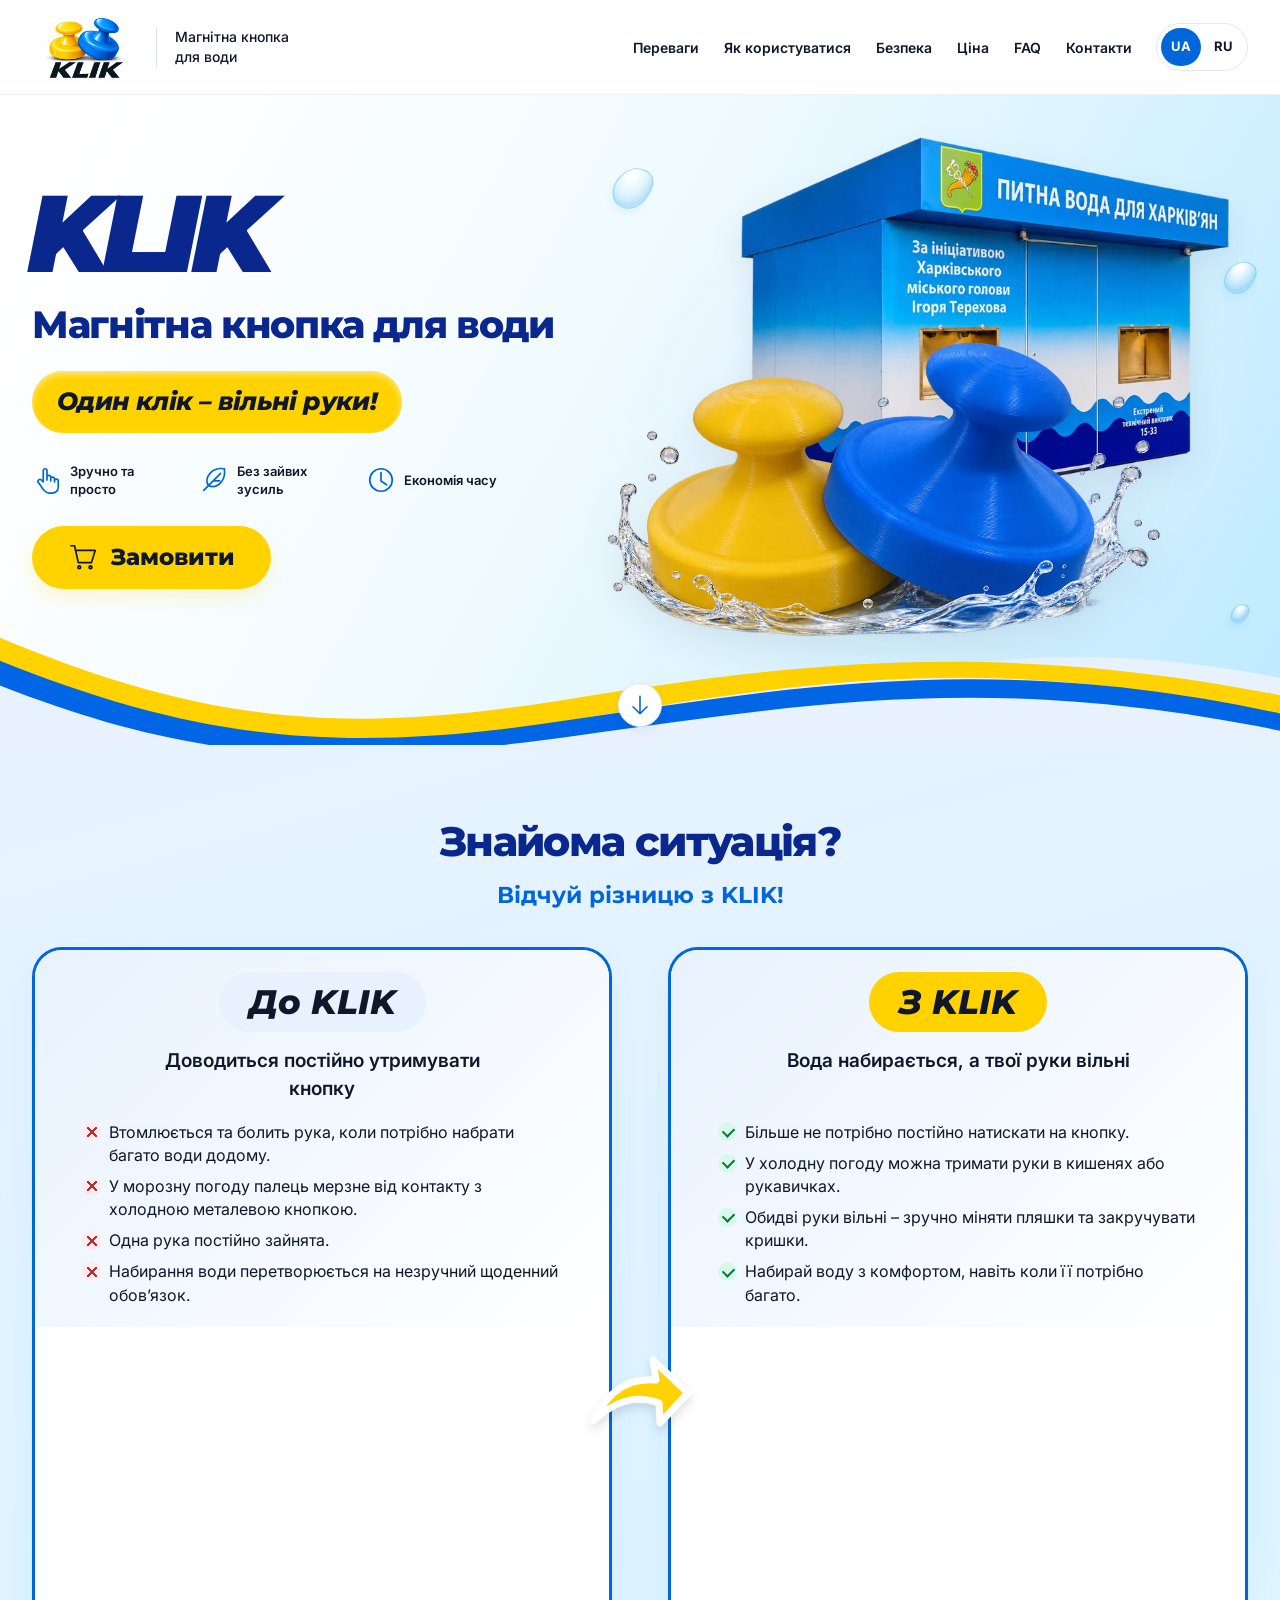
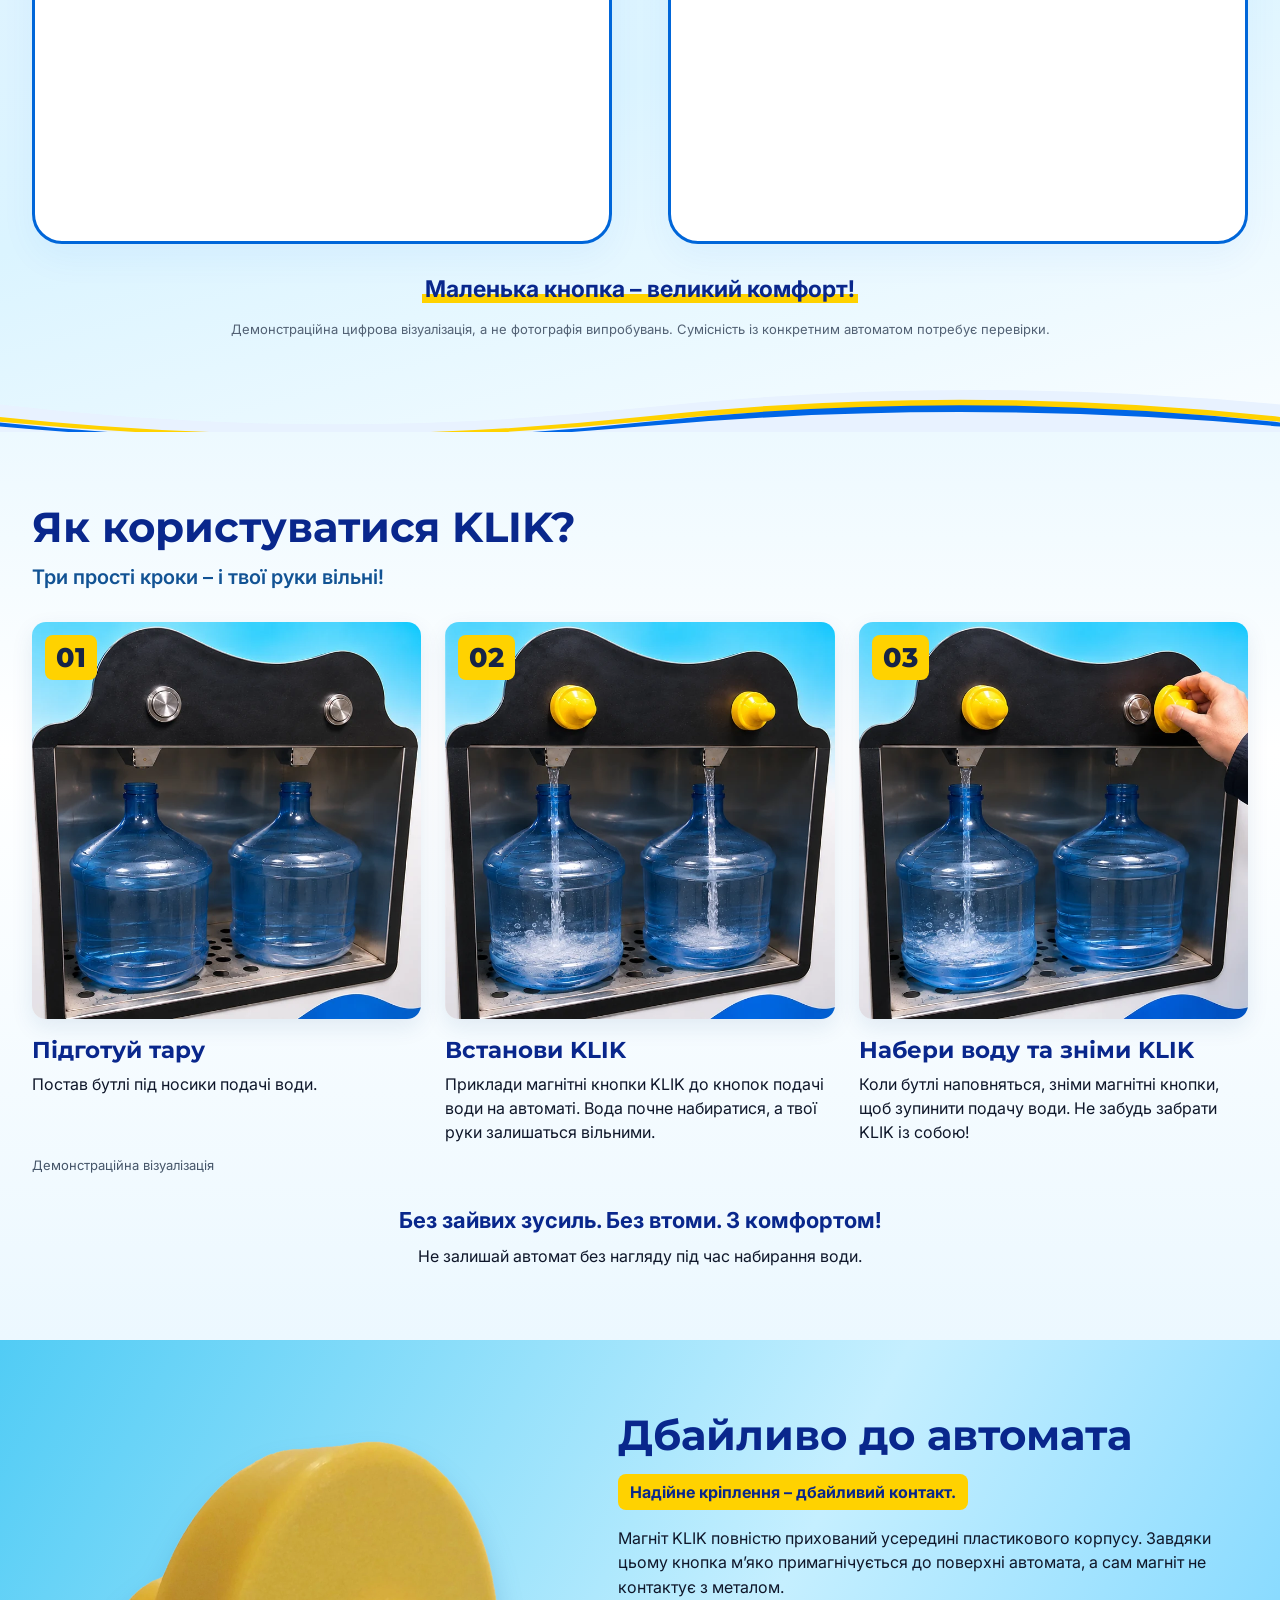
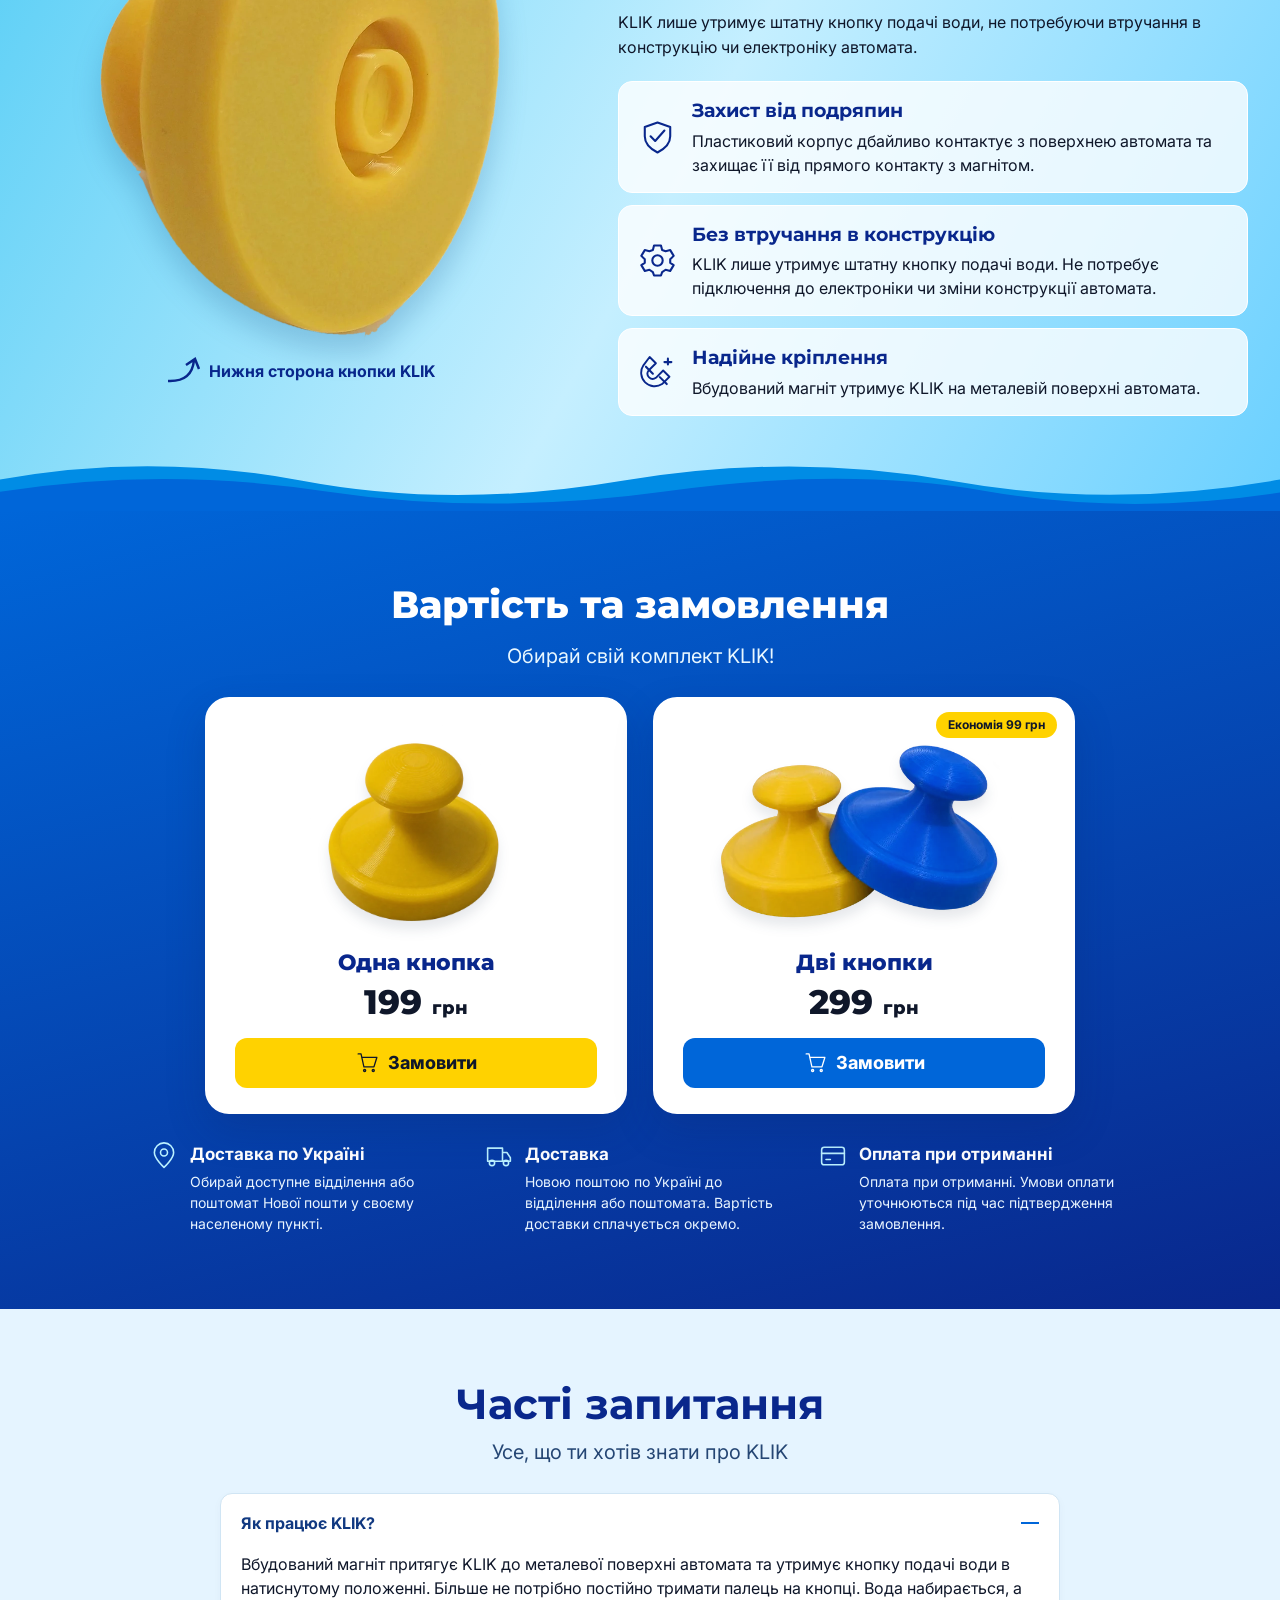
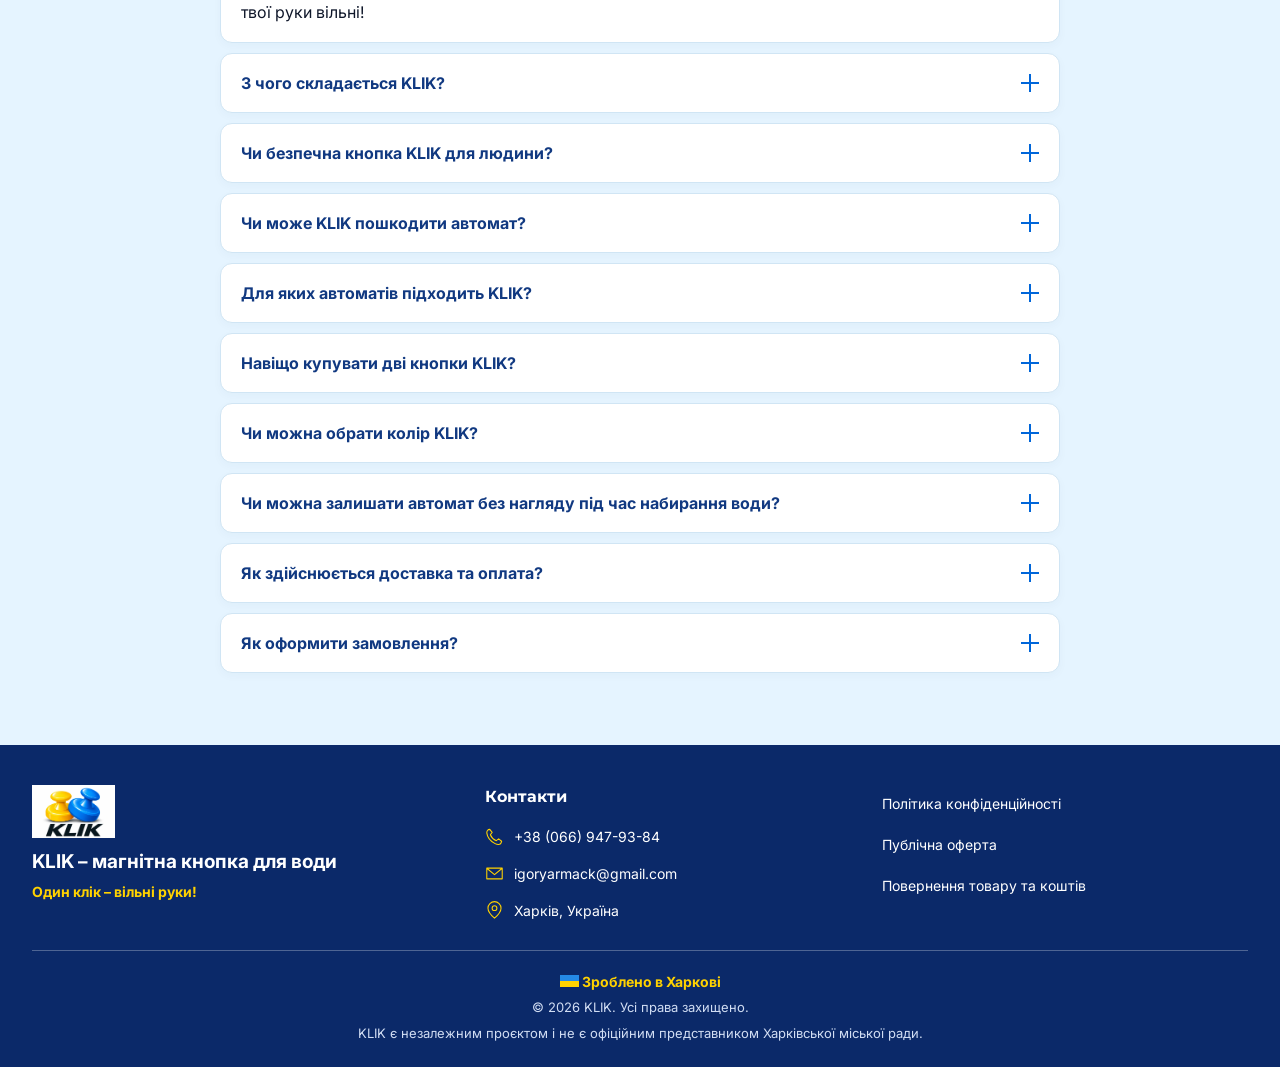
==== commit a8ffa285: "Complete disabled KLIK order flow and isolated verification" ====
--- a/preview/index.html
+++ b/preview/index.html
@@ -202,11 +202,7 @@
   <p>Продавець зобов’язується передати покупцеві замовлений товар, а покупець зобов’язується прийняти та оплатити його відповідно до умов договору.</p>
   <p>KLIK – магнітна кнопка, призначена для утримання штатної кнопки подачі води на сумісних міських автоматах видачі питної води.</p>
   <h3>3. Вартість товару</h3>
-  <p>Актуальні ціни зазначаються на сайті:</p>
-  <ul>
-  <li>Одна кнопка KLIK – 199 грн.</li>
-  <li>Комплект із двох кнопок KLIK – 299 грн.</li>
-  </ul>
+  <p>Актуальні ціни на один виріб і комплект із двох виробів зазначаються на сайті та у формі замовлення.</p>
   <p>Вартість доставки та можливі комісії поштового оператора не входять до вартості товару.</p>
   <p>Зміна ціни після підтвердження замовлення не допускається без погодження з покупцем.</p>
   <h3>4. Оформлення замовлення</h3>
@@ -243,11 +239,7 @@
   <p>Продавец обязуется передать покупателю заказанный товар, а покупатель обязуется принять и оплатить его в соответствии с условиями договора.</p>
   <p>KLIK – магнитная кнопка, предназначенная для удержания штатной кнопки подачи воды на совместимых городских автоматах выдачи питьевой воды.</p>
   <h3>3. Стоимость товара</h3>
-  <p>Актуальные цены указаны на сайте:</p>
-  <ul>
-  <li>Одна кнопка KLIK – 199 грн.</li>
-  <li>Комплект из двух кнопок KLIK – 299 грн.</li>
-  </ul>
+  <p>Актуальные цены на одно изделие и комплект из двух изделий указаны на сайте и в форме заказа.</p>
   <p>Стоимость доставки и возможные комиссии почтового оператора не входят в стоимость товара.</p>
   <p>Изменение цены после подтверждения заказа не допускается без согласования с покупателем.</p>
   <h3>4. Оформление заказа</h3>
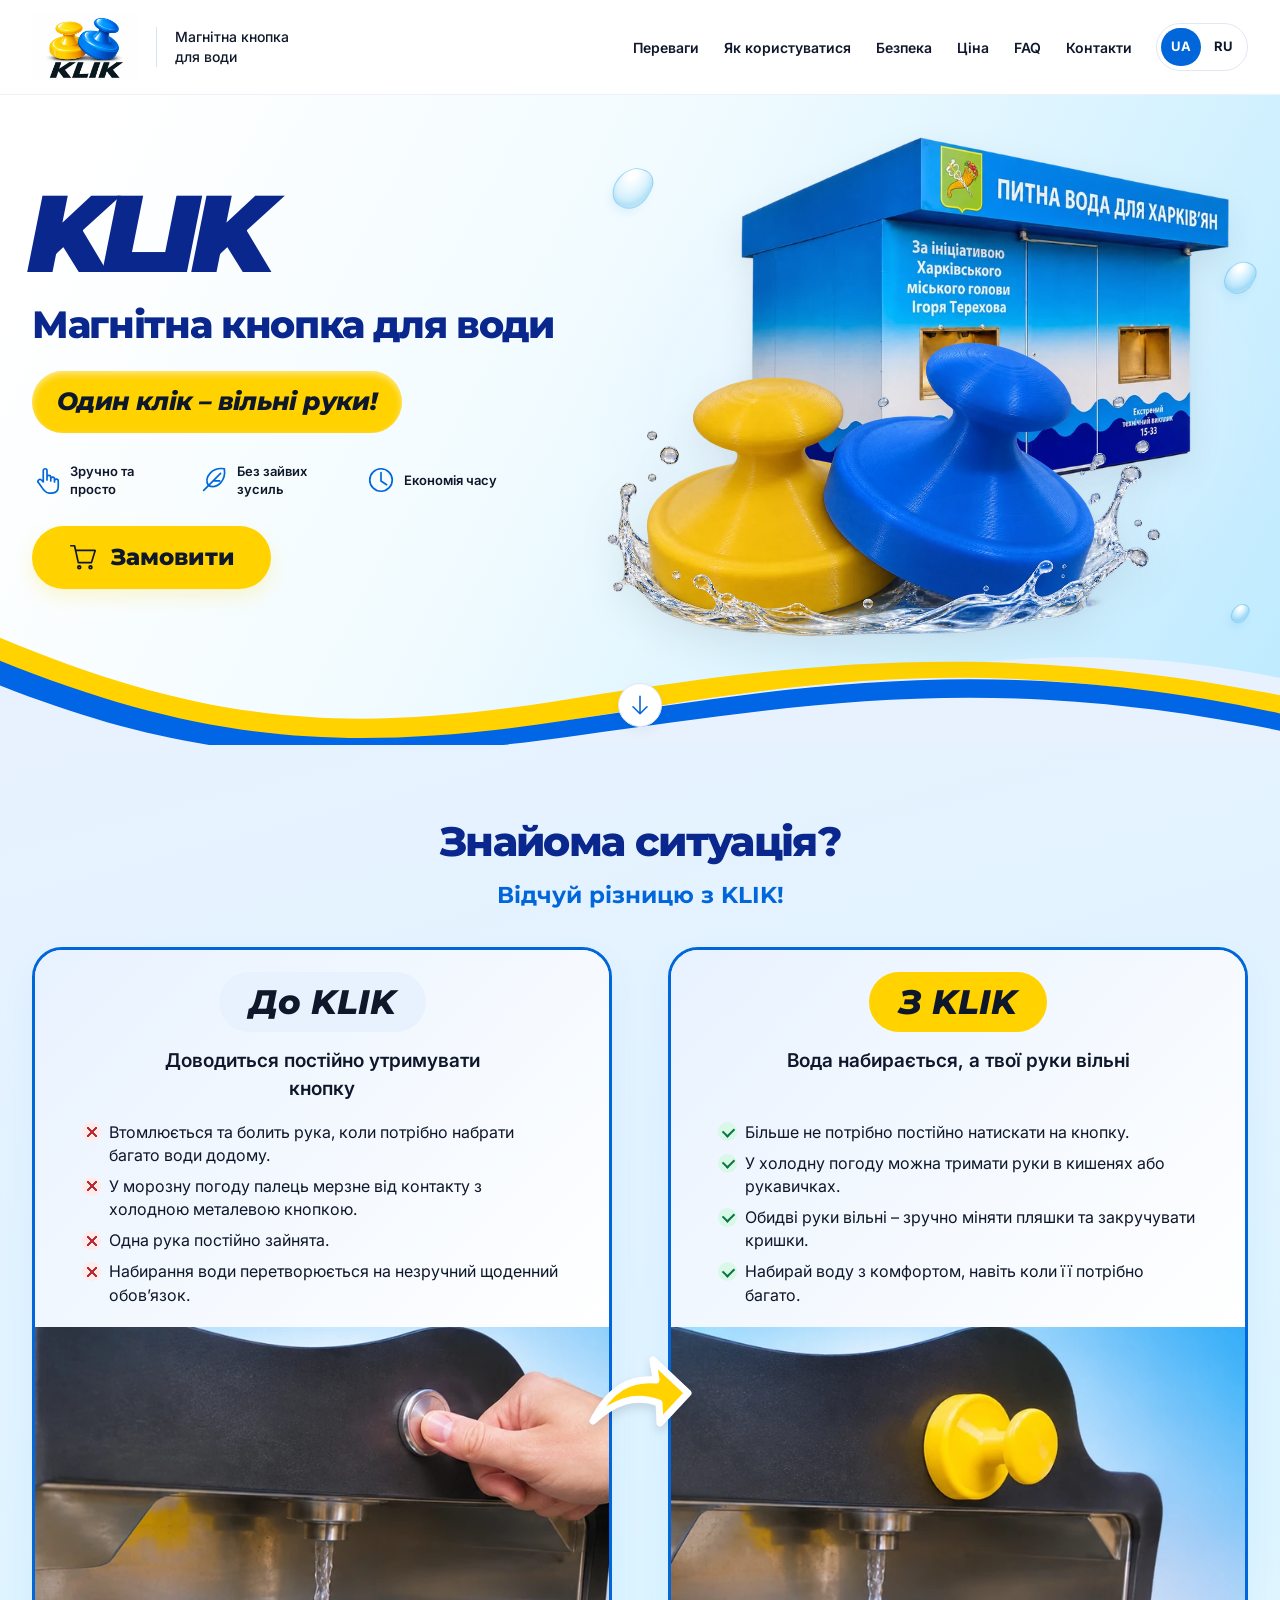
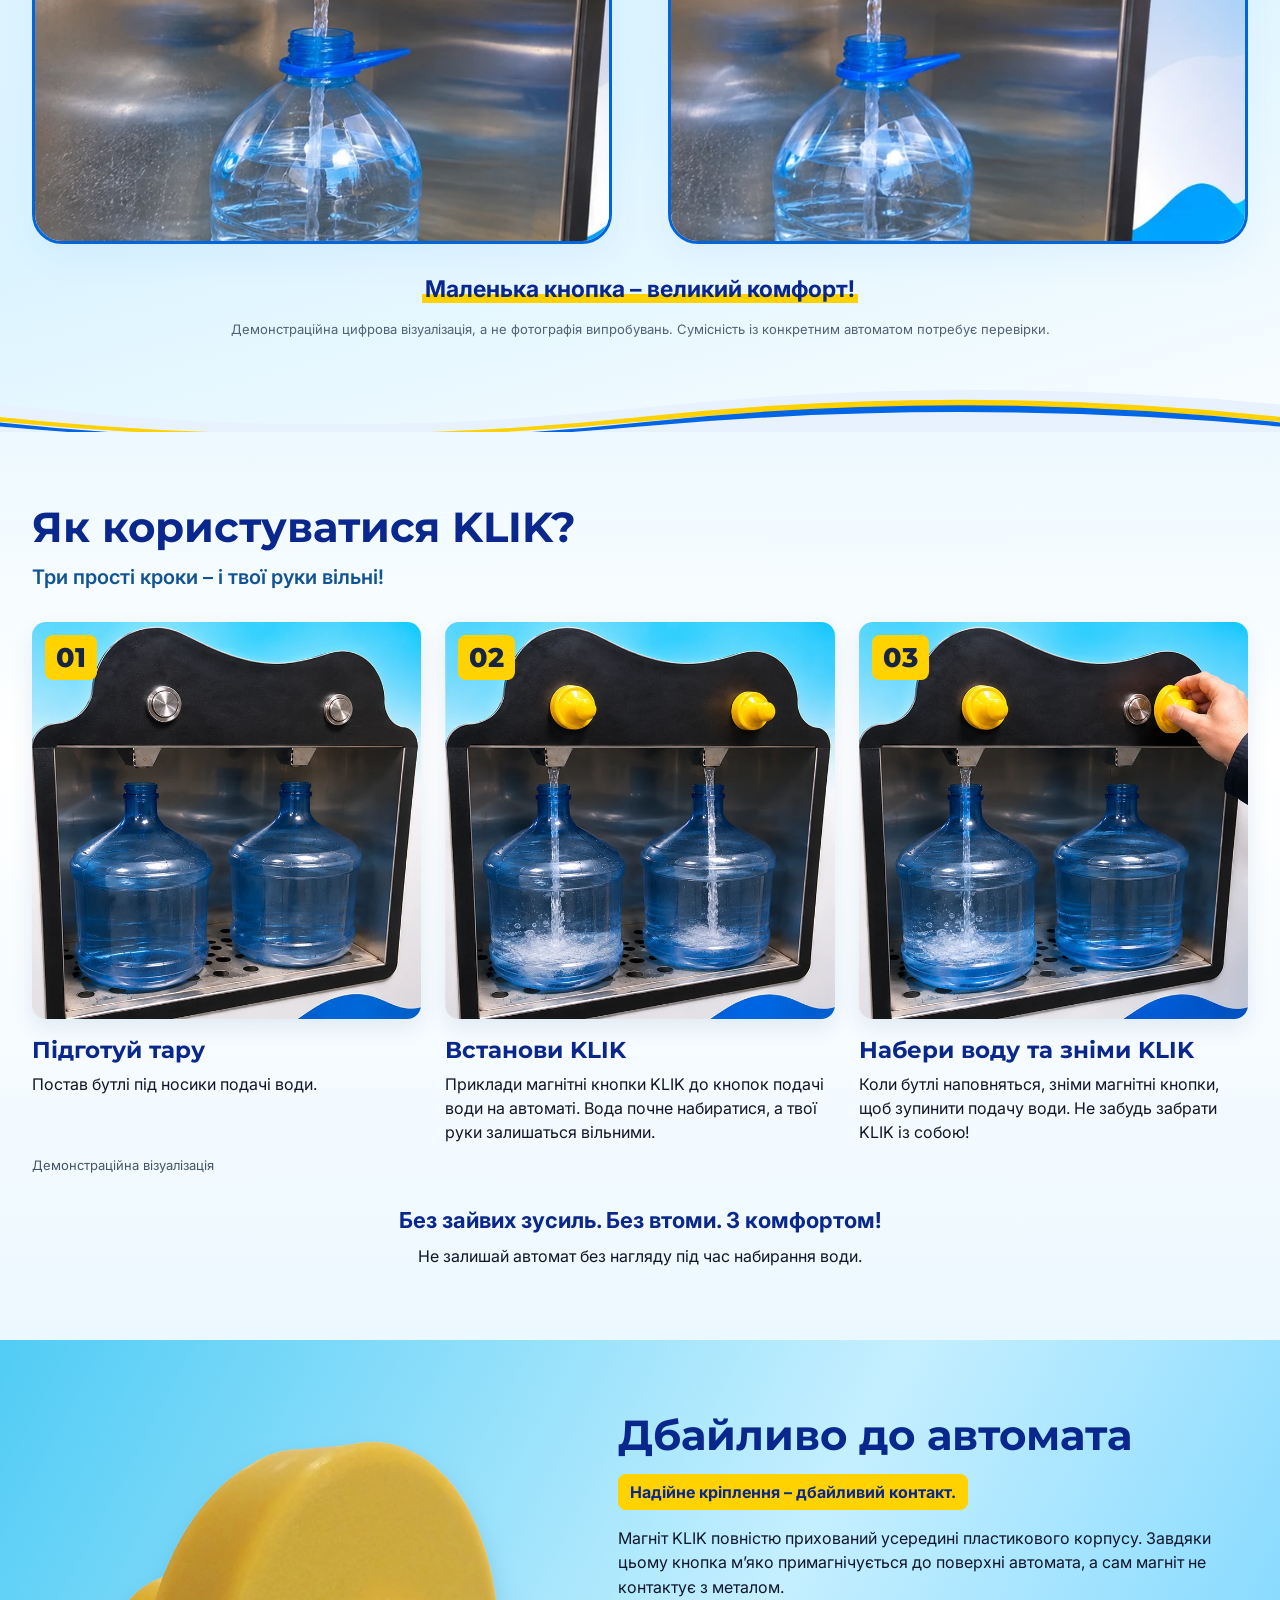
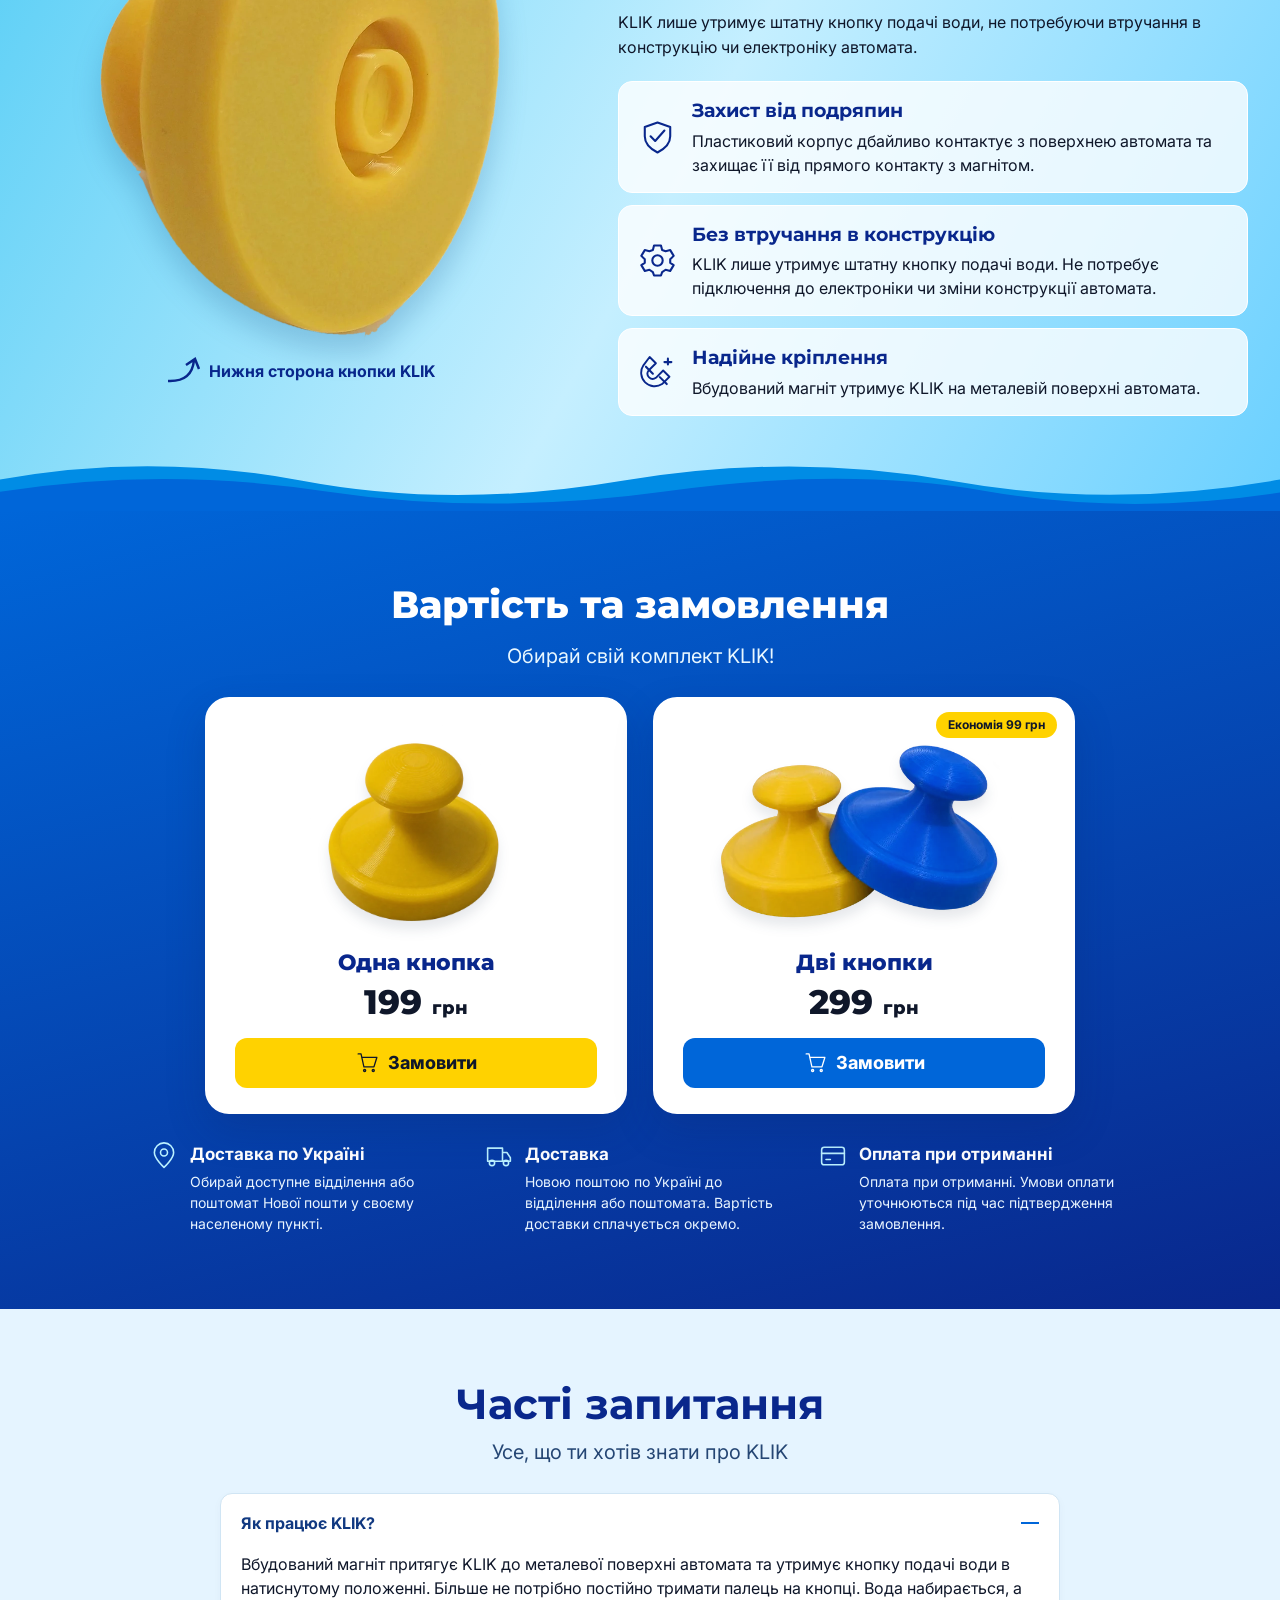
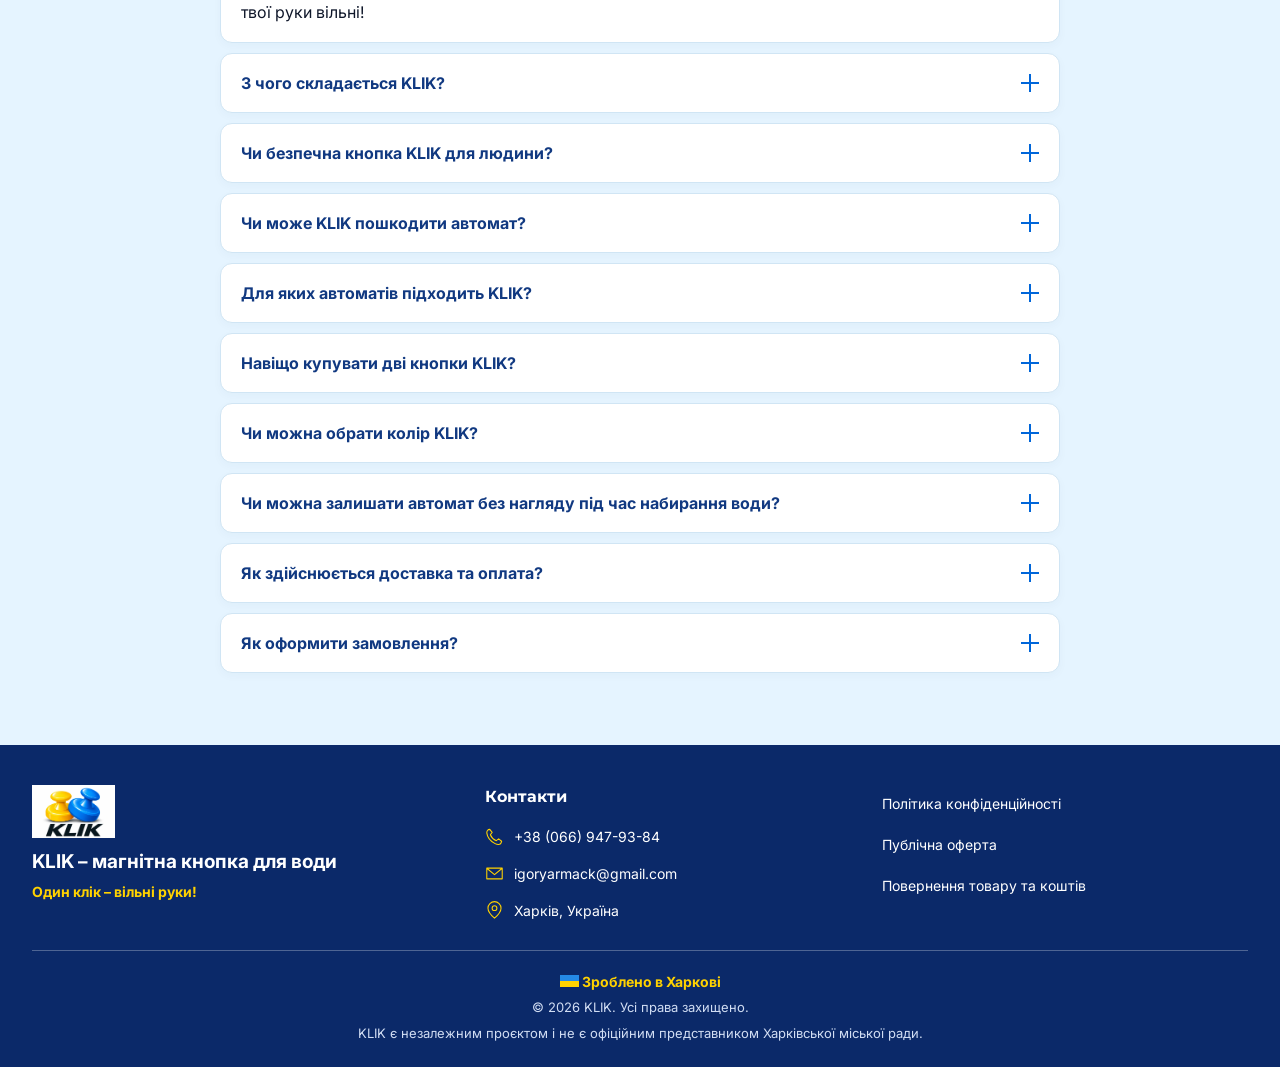
==== commit dcbb68a6: "Use sheet switch and support independent KLIK color choices" ====
--- a/preview/index.html
+++ b/preview/index.html
@@ -129,8 +129,8 @@
 <!-- ORDER DIALOG START -->
 <dialog class="order-dialog" id="order-dialog" aria-labelledby="dialog-title" aria-describedby="order-service-note"><div class="dialog-shell"><header class="dialog-header"><h2 id="dialog-title" tabindex="-1" data-i18n="dialogTitle">Замовлення KLIK</h2><div class="dialog-tools"><div class="languages" role="group" aria-label="Мова сайту" data-i18n-label="language"><button type="button" data-language="uk" aria-pressed="true" lang="uk">UA</button><button type="button" data-language="ru" aria-pressed="false" lang="ru">RU</button></div><button class="dialog-close" type="button" aria-label="Закрити вікно" data-i18n-label="closeDialog"><svg class="icon" aria-hidden="true"><use href="#icon-close"/></svg></button></div></header>
 <form id="order-form" method="dialog" novalidate="novalidate"><fieldset class="package-fieldset"><legend data-i18n="choosePackage">Обери свій комплект</legend><div class="package-options"><label class="package-option"><input type="radio" name="quantity" value="1" checked="checked"/><span class="package-choice"><span class="selection-check" aria-hidden="true"><svg class="icon" aria-hidden="true"><use href="#icon-check"/></svg></span><strong data-i18n="one">Одна кнопка</strong><span class="package-price">199 <span data-i18n="currency">грн</span></span></span></label><label class="package-option"><input type="radio" name="quantity" value="2"/><span class="package-choice"><span class="selection-check" aria-hidden="true"><svg class="icon" aria-hidden="true"><use href="#icon-check"/></svg></span><strong data-i18n="two">Дві кнопки</strong><span class="package-price">299 <span data-i18n="currency">грн</span></span><span class="package-saving" data-i18n="saving">Економія 99 грн</span></span></label></div></fieldset>
-<div class="color-fieldsets"><fieldset class="color-fieldset" id="color-fieldset-1"><legend id="first-color-legend">Обери колір</legend><div class="color-options"><label class="color-option"><input type="radio" name="color1" value="yellow" checked="checked"/><span class="color-choice"><img src="assets/products/01-yellow-single-640-transparent.webp" width="64" height="64" alt="" loading="lazy"/><span data-i18n="yellow">Жовтий</span><span class="selection-check" aria-hidden="true"><svg class="icon" aria-hidden="true"><use href="#icon-check"/></svg></span></span></label><label class="color-option"><input type="radio" name="color1" value="blue"/><span class="color-choice"><img src="assets/products/02-blue-single-640-transparent.webp" width="64" height="64" alt="" loading="lazy"/><span data-i18n="blue">Синій</span><span class="selection-check" aria-hidden="true"><svg class="icon" aria-hidden="true"><use href="#icon-check"/></svg></span></span></label></div></fieldset><fieldset class="color-fieldset" id="color-fieldset-2" hidden="hidden"><legend data-i18n="colorTwo">Колір кнопки №2</legend><div class="color-options"><label class="color-option"><input type="radio" name="color2" value="yellow" checked="checked" disabled="disabled"/><span class="color-choice"><img src="assets/products/01-yellow-single-640-transparent.webp" width="64" height="64" alt="" loading="lazy"/><span data-i18n="yellow">Жовтий</span><span class="selection-check" aria-hidden="true"><svg class="icon" aria-hidden="true"><use href="#icon-check"/></svg></span></span></label><label class="color-option"><input type="radio" name="color2" value="blue" disabled="disabled"/><span class="color-choice"><img src="assets/products/02-blue-single-640-transparent.webp" width="64" height="64" alt="" loading="lazy"/><span data-i18n="blue">Синій</span><span class="selection-check" aria-hidden="true"><svg class="icon" aria-hidden="true"><use href="#icon-check"/></svg></span></span></label></div></fieldset></div><p class="blue-status" id="blue-status" role="status" hidden="hidden" data-i18n="blueStatus">Синя кнопка ще не виготовлена. Зображення показує візуалізацію кольору; наявність і термін виготовлення не підтверджені.</p>
-<fieldset class="customer-fieldset"><legend data-i18n="customerDetails">Дані покупця</legend><div class="customer-fields"><div class="form-field"><label for="customer-name" data-i18n="customerName">Ім’я та прізвище</label><input id="customer-name" name="customer-name" type="text" autocomplete="name" maxlength="80" required="required" aria-describedby="customer-name-error"/><span class="field-error" id="customer-name-error" hidden="hidden"></span></div><div class="form-field"><label for="customer-phone" data-i18n="customerPhone">Номер телефону</label><input id="customer-phone" name="customer-phone" type="tel" autocomplete="tel" maxlength="25" required="required" aria-describedby="customer-phone-error" inputmode="tel" placeholder="+380 (__) ___-__-__"/><span class="field-error" id="customer-phone-error" hidden="hidden"></span></div><div class="form-field"><label for="customer-city" data-i18n="customerCity">Місто</label><input id="customer-city" name="customer-city" type="text" autocomplete="off" maxlength="80" list="city-options" required="required" aria-describedby="city-status"/><datalist id="city-options"></datalist><span id="city-status" class="directory-status" role="status"></span></div><div class="form-field"><label for="customer-branch" data-i18n="customerBranch">Відділення Нової пошти</label><input id="customer-branch" name="customer-branch" type="text" autocomplete="off" maxlength="180" list="branch-options" required="required" aria-describedby="customer-branch-error branch-status"/><datalist id="branch-options"></datalist><span id="branch-status" class="directory-status" role="status"></span><span class="field-error" id="customer-branch-error" hidden="hidden"></span></div></div></fieldset><div class="order-summary"><span data-i18n="totalLabel">До сплати</span><output id="order-total" aria-live="polite">199 грн</output></div><div class="payment-note"><svg class="icon" aria-hidden="true"><use href="#icon-pay"/></svg><div><p data-i18n="modalPay">Оплата при отриманні. Для поштомата спосіб оплати уточнюється під час підтвердження.</p><p data-i18n="shippingExcluded">Вартість доставки сплачується окремо.</p></div></div>
+<div class="color-fieldsets"><fieldset class="color-fieldset" id="color-fieldset-1"><legend id="first-color-legend">Обери колір</legend><div class="color-options"><label class="color-option"><input type="radio" name="color1" value="yellow" checked="checked"/><span class="color-choice"><img src="assets/products/01-yellow-single-640-transparent.webp" width="64" height="64" alt="" loading="lazy"/><span data-i18n="yellow">Жовтий</span><span class="selection-check" aria-hidden="true"><svg class="icon" aria-hidden="true"><use href="#icon-check"/></svg></span></span></label><label class="color-option"><input type="radio" name="color1" value="blue"/><span class="color-choice"><img src="assets/products/02-blue-single-640-transparent.webp" width="64" height="64" alt="" loading="lazy"/><span data-i18n="blue">Синій</span><span class="selection-check" aria-hidden="true"><svg class="icon" aria-hidden="true"><use href="#icon-check"/></svg></span></span></label></div></fieldset><fieldset class="color-fieldset" id="color-fieldset-2" hidden="hidden"><legend data-i18n="colorTwo">Колір кнопки №2</legend><div class="color-options"><label class="color-option"><input type="radio" name="color2" value="yellow" checked="checked" disabled="disabled"/><span class="color-choice"><img src="assets/products/01-yellow-single-640-transparent.webp" width="64" height="64" alt="" loading="lazy"/><span data-i18n="yellow">Жовтий</span><span class="selection-check" aria-hidden="true"><svg class="icon" aria-hidden="true"><use href="#icon-check"/></svg></span></span></label><label class="color-option"><input type="radio" name="color2" value="blue" disabled="disabled"/><span class="color-choice"><img src="assets/products/02-blue-single-640-transparent.webp" width="64" height="64" alt="" loading="lazy"/><span data-i18n="blue">Синій</span><span class="selection-check" aria-hidden="true"><svg class="icon" aria-hidden="true"><use href="#icon-check"/></svg></span></span></label></div></fieldset></div><p class="blue-status" id="blue-status" role="status" hidden="hidden" data-i18n="blueStatus">Синій колір тимчасово недоступний.</p>
+<fieldset class="customer-fieldset"><legend data-i18n="customerDetails">Дані покупця</legend><div class="customer-fields"><div class="form-field"><label for="customer-name" data-i18n="customerName">Ім’я та прізвище</label><input id="customer-name" name="customer-name" type="text" autocomplete="name" maxlength="80" required="required" aria-describedby="customer-name-error"/><span class="field-error" id="customer-name-error" hidden="hidden"></span></div><div class="form-field"><label for="customer-phone" data-i18n="customerPhone">Номер телефону</label><input id="customer-phone" name="customer-phone" type="tel" autocomplete="tel" maxlength="25" required="required" aria-describedby="customer-phone-error" inputmode="tel" placeholder="+380 (__) ___-__-__"/><span class="field-error" id="customer-phone-error" hidden="hidden"></span></div><div class="form-field"><label for="customer-city" data-i18n="customerCity">Місто</label><input id="customer-city" name="customer-city" type="text" autocomplete="off" maxlength="80" list="city-options" required="required" aria-describedby="city-status"/><datalist id="city-options"></datalist><span id="city-status" class="directory-status" role="status"></span></div><div class="form-field"><label for="customer-branch" data-i18n="customerBranch">Відділення Нової пошти</label><input id="customer-branch" name="customer-branch" type="text" autocomplete="off" maxlength="180" list="branch-options" required="required" aria-describedby="customer-branch-error branch-status"/><datalist id="branch-options"></datalist><span id="branch-status" class="directory-status" role="status"></span><span class="field-error" id="customer-branch-error" hidden="hidden"></span></div></div></fieldset><div class="order-summary"><span data-i18n="totalLabel">До сплати</span><output id="order-total" aria-live="polite">199 грн</output></div><div class="payment-note"><svg class="icon" aria-hidden="true"><use href="#icon-pay"/></svg><div><p data-i18n="modalPay">Оплата при отриманні.</p><p data-i18n="shippingExcluded">Вартість доставки сплачується окремо.</p></div></div>
 <div class="consent"><input id="order-consent" type="checkbox" required="required" aria-labelledby="consent-text" aria-describedby="order-consent-error"/>
   <div id="consent-text"><label for="order-consent" data-i18n="agreeStart">Я ознайомився(-лася) з умовами</label> <button type="button" class="legal-link" data-document-open="offer" aria-haspopup="dialog" aria-controls="legal-dialog" data-i18n="agreeOffer">публічної оферти</button>, <button type="button" class="legal-link" data-document-open="privacy" aria-haspopup="dialog" aria-controls="legal-dialog" data-i18n="agreePrivacy">політикою конфіденційності</button> <span data-i18n="agreeAnd">та</span> <button type="button" class="legal-link" data-document-open="returns" aria-haspopup="dialog" aria-controls="legal-dialog" data-i18n="agreeReturns">умовами повернення товару</button>.</div>
   <p class="field-error" id="order-consent-error" hidden="hidden"></p>
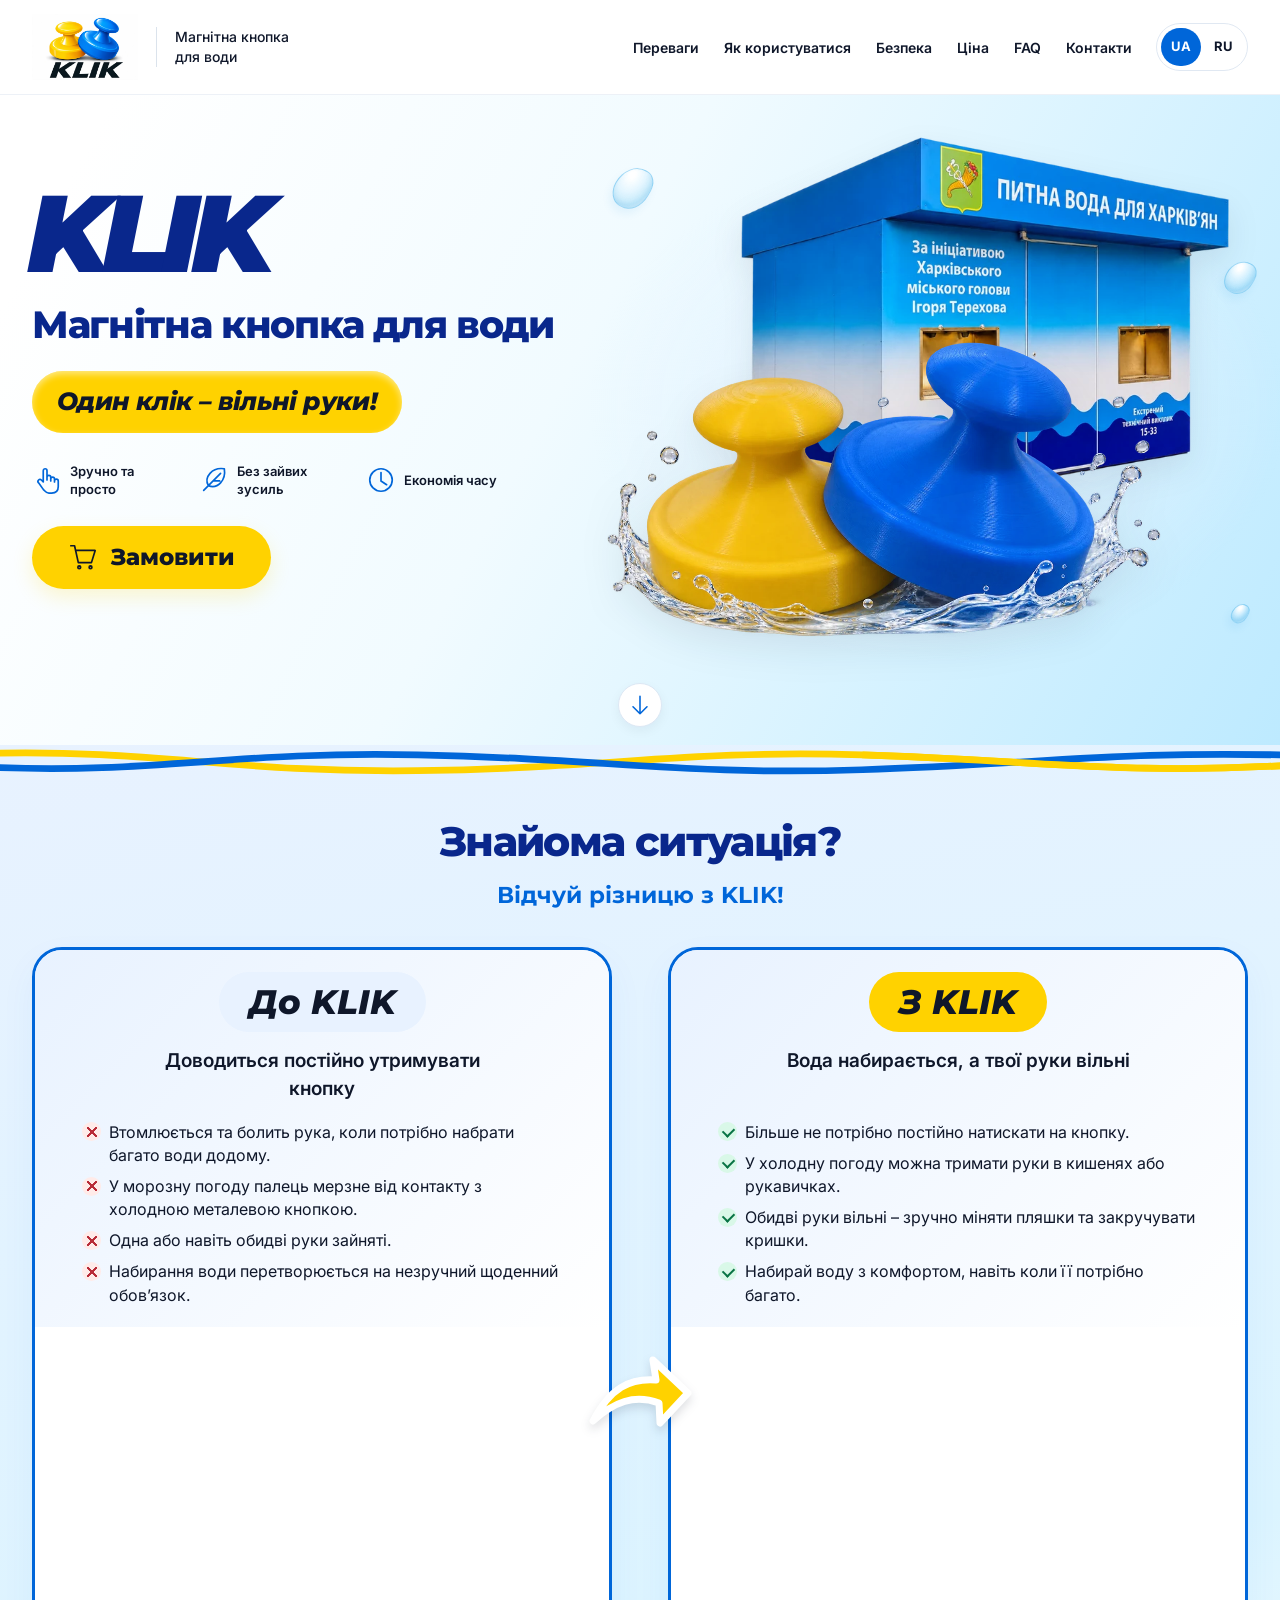
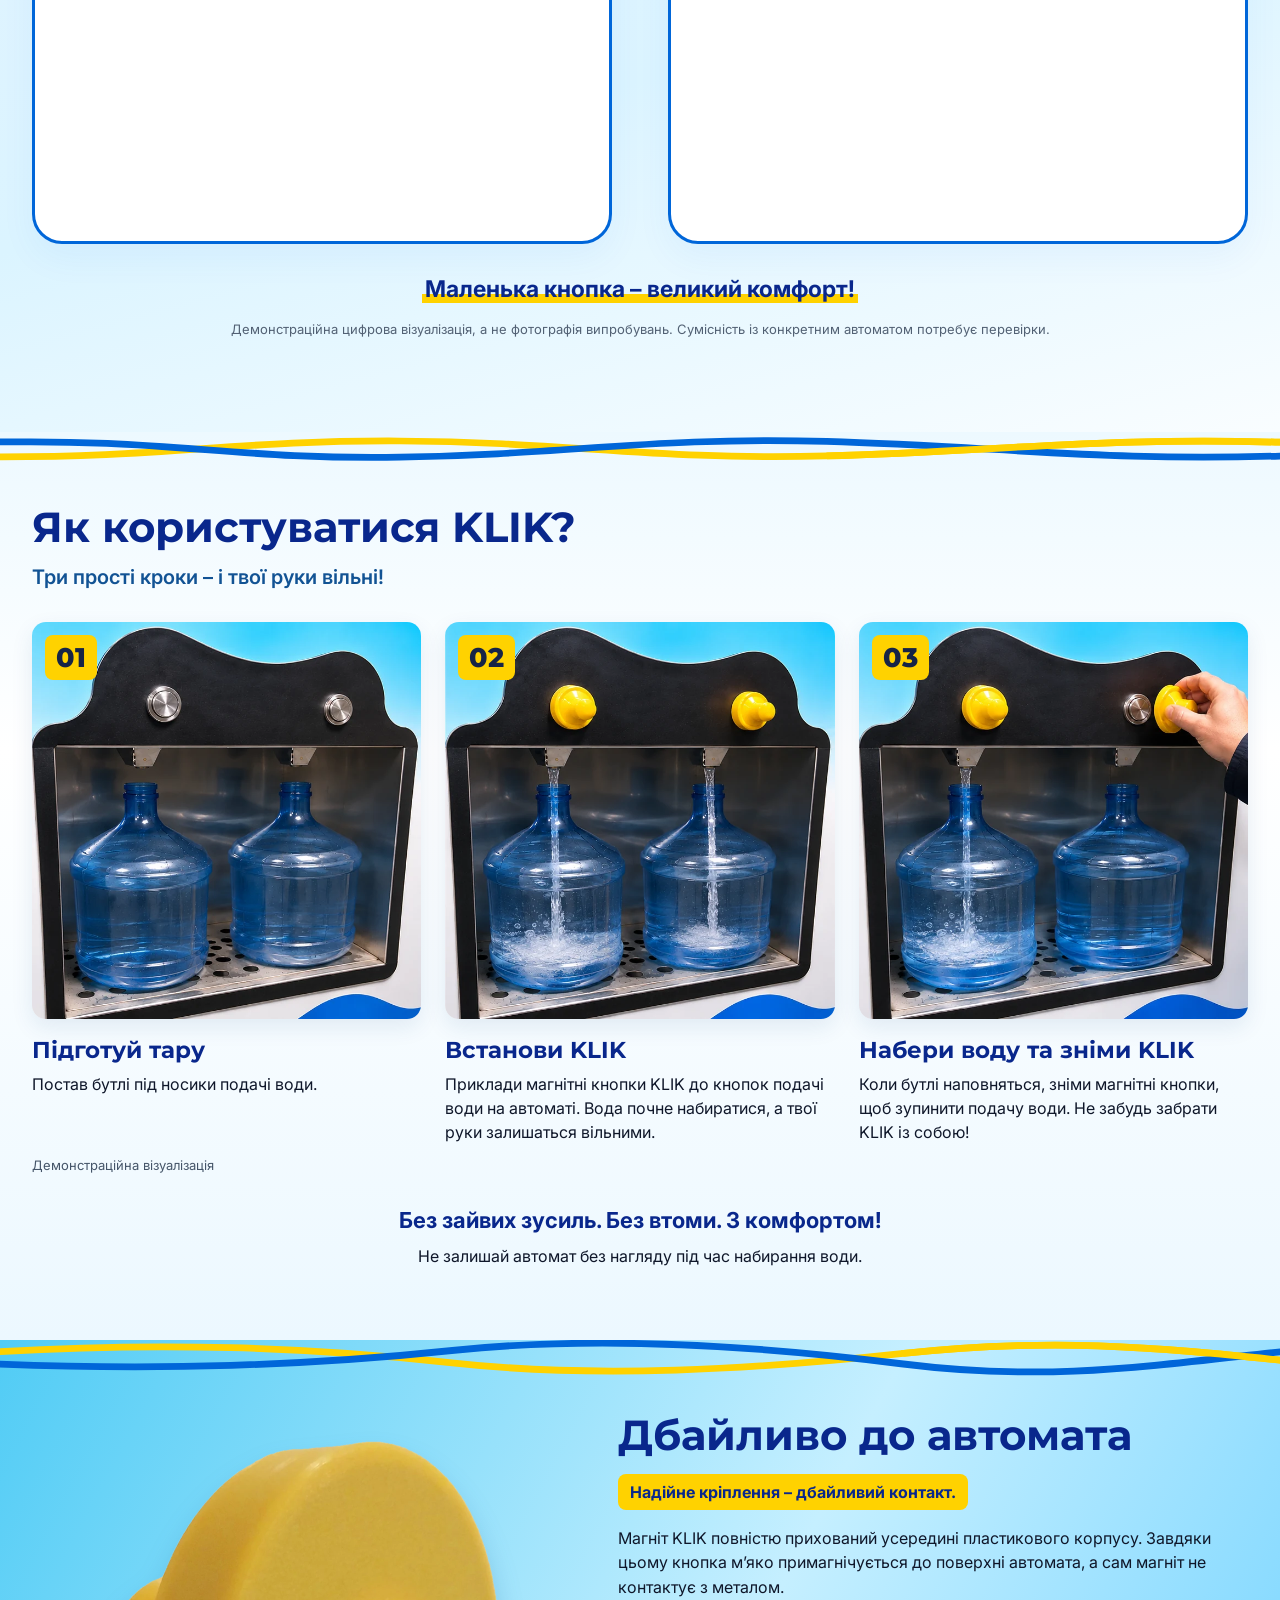
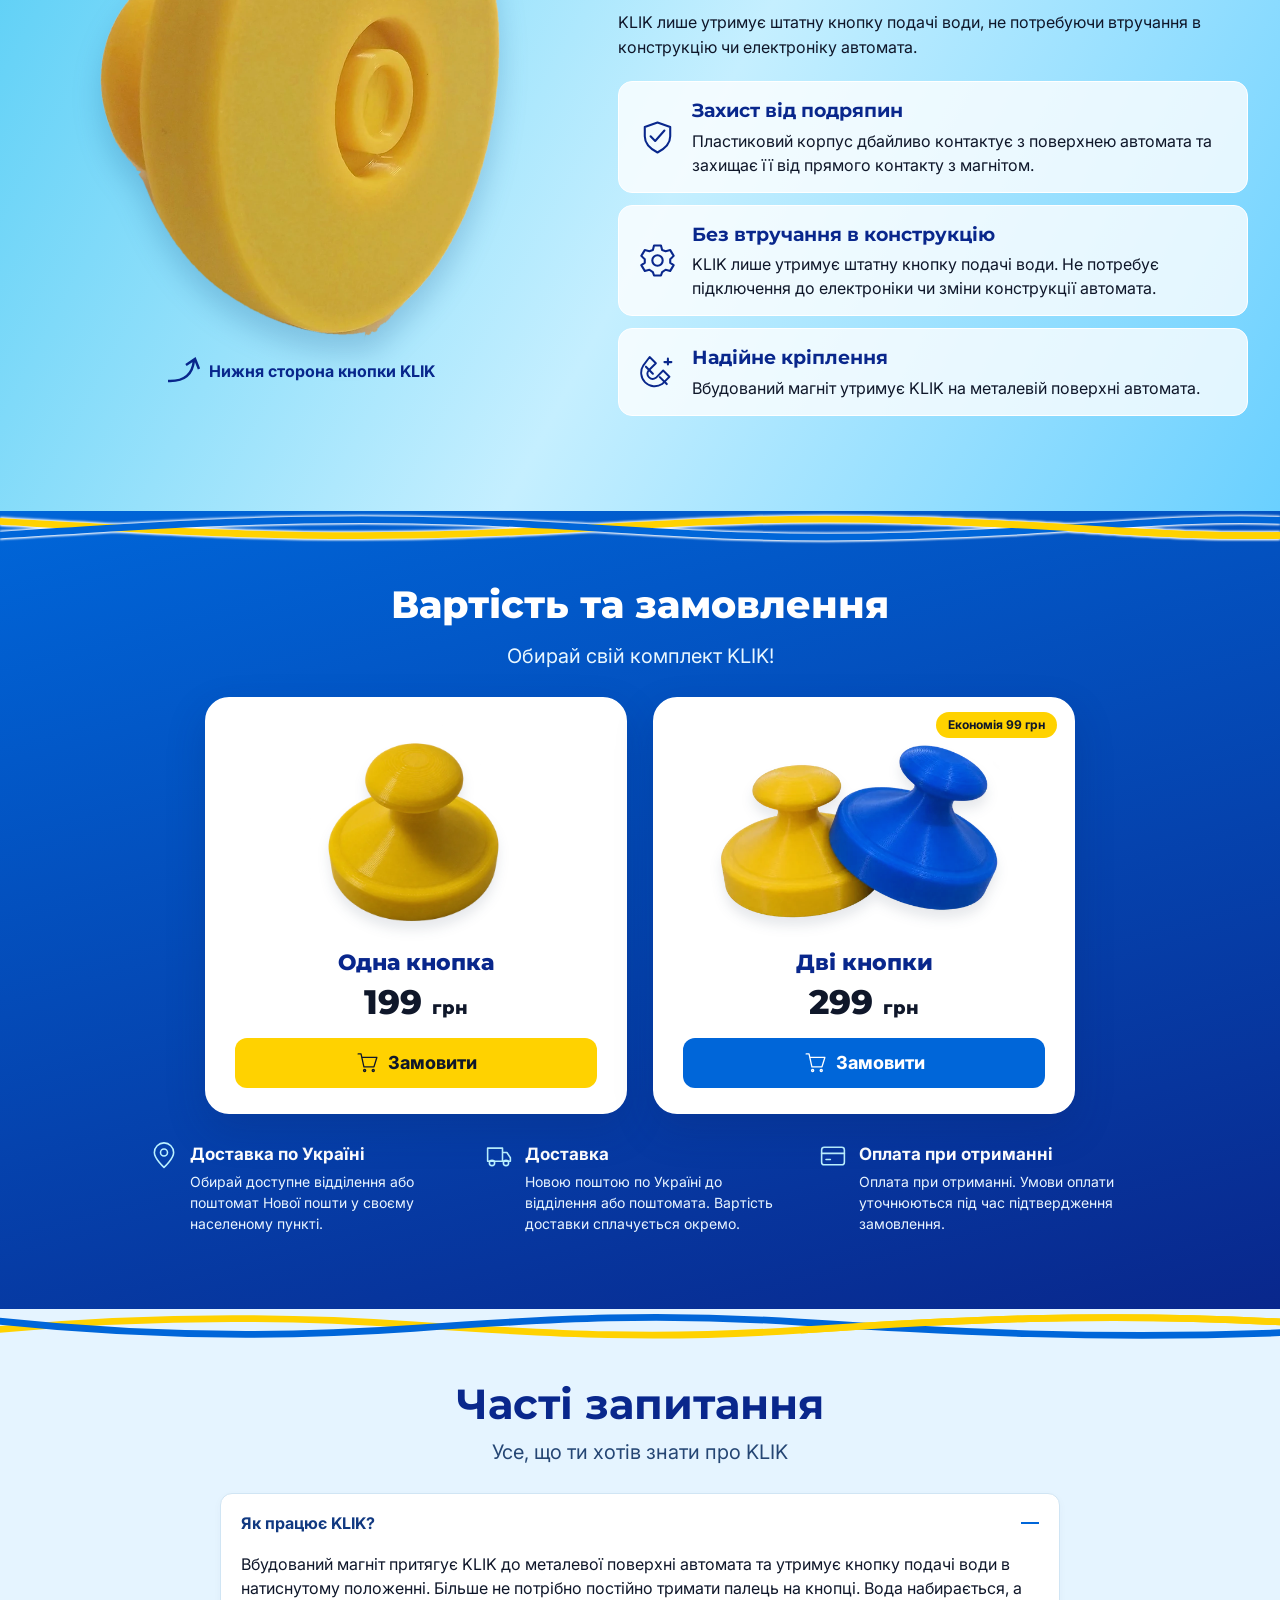
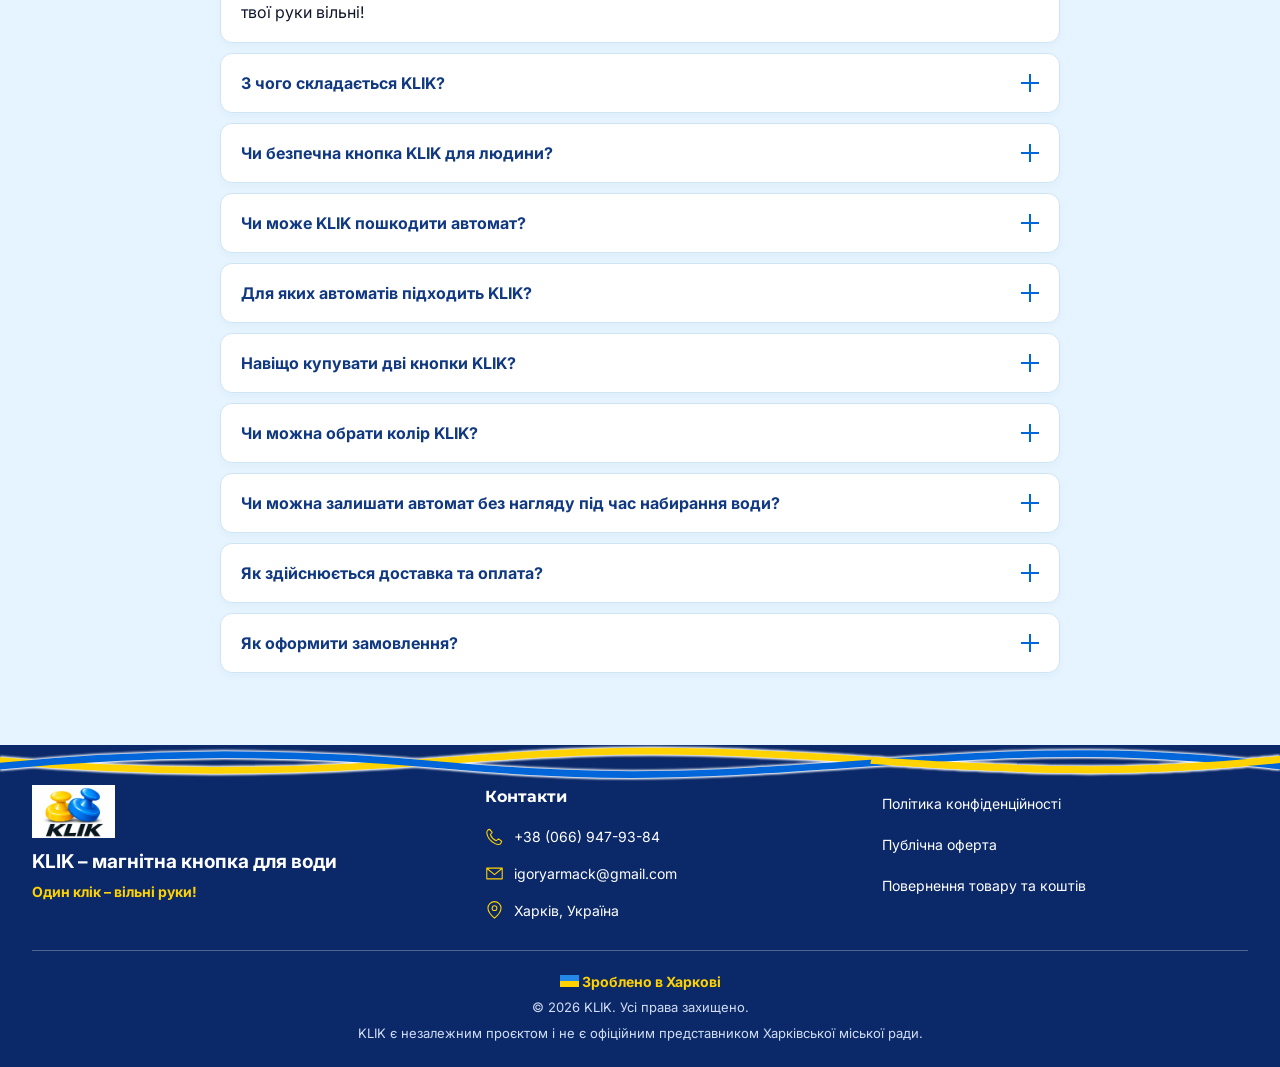
==== commit c4defddb: "Add distinct KLIK section ribbons and comparison copy" ====
--- a/preview/index.html
+++ b/preview/index.html
@@ -38,19 +38,18 @@
  </div>
 
 </div>
-<svg class="hero-waves" xmlns="http://www.w3.org/2000/svg" viewBox="0 0 1440 120" preserveAspectRatio="none" aria-hidden="true"><path fill="#e8f2ff" d="M0 30C250 140 430 95 710 78S1140-5 1440 50V120H0Z"/><path fill="#ffd200" d="M0 8C225 95 380 110 620 75S1095 5 1440 68V91C1120 20 900 54 635 95S230 119 0 38Z"/><path fill="#0066e6" d="M0 32C230 118 390 129 640 94S1120 22 1440 87V105C1120 45 920 75 650 110S225 140 0 58Z"/></svg>
 <a class="scroll-next" href="#problem" aria-label="До наступного розділу" data-i18n-label="next"><svg class="icon" aria-hidden="true"><use href="#icon-down"/></svg></a>
 </section>
 <!-- HERO END -->
 
 <!-- PROBLEM START -->
-<section class="problem" id="problem" aria-labelledby="problem-title"><div class="container">
+<section class="problem" id="problem" aria-labelledby="problem-title"><svg class="section-ribbon" xmlns="http://www.w3.org/2000/svg" viewBox="0 0 1440 80" preserveAspectRatio="none" aria-hidden="true" focusable="false"><path d="M-20 19 C180 9 255 62 470 57 S770 10 970 22 S1260 68 1460 44" fill="none" stroke="#ffd200" stroke-width="15"/><path d="M-20 49 C180 66 255 13 470 22 S770 68 970 55 S1260 12 1460 23" fill="none" stroke="#0066d9" stroke-width="15"/><path d="M970 22 C1168 34 1260 68 1460 44" fill="none" stroke="#ffd200" stroke-width="15"/></svg><div class="container">
  <div class="problem-heading compare-piece"><h2 id="problem-title" data-i18n="problem">Знайома ситуація?</h2><p class="problem-subtitle" data-i18n="difference">Відчуй різницю з KLIK!</p></div>
  <div class="comparison-grid">
   <article class="comparison-card comparison-before compare-piece"><div class="comparison-copy"><h3><span data-i18n="before">До KLIK</span></h3><p data-i18n="beforeDescription">Доводиться постійно утримувати кнопку</p>
     <ul class="comparison-list"><li data-i18n="before1">Втомлюється та болить рука, коли потрібно набрати багато води додому.</li>
       <li data-i18n="before2">У морозну погоду палець мерзне від контакту з холодною металевою кнопкою.</li>
-      <li data-i18n="before3">Одна рука постійно зайнята.</li>
+      <li data-i18n="before3">Одна або навіть обидві руки зайняті.</li>
       <li data-i18n="before4">Набирання води перетворюється на незручний щоденний обов’язок.</li></ul></div><img src="assets/comparisons/before-720.webp" srcset="assets/comparisons/before-480.webp 480w, assets/comparisons/before-720.webp 714w" sizes="(max-width: 650px) calc(100vw - 32px), (max-width: 1300px) 44vw, 570px" width="714" height="640" loading="lazy" decoding="async" alt="Демонстраційна візуалізація: людина утримує пальцем кнопку подачі води" data-i18n-alt="beforeAlt"/></article>
   <div class="comparison-arrow compare-piece" aria-hidden="true"><svg xmlns="http://www.w3.org/2000/svg" viewBox="0 0 110 100"><path d="M8 76C25 43 45 33 71 35L68 15L103 48L75 78L74 58C49 49 29 57 8 76Z" fill="#ffd200" stroke="#ffffff" stroke-width="7" stroke-linejoin="round"/></svg></div>
   <article class="comparison-card comparison-after compare-piece"><div class="comparison-copy"><h3><span data-i18n="after">З KLIK</span></h3><p data-i18n="afterDescription">Вода набирається, а твої руки вільні</p>
@@ -61,9 +60,9 @@
  </div>
  <p class="comparison-end"><strong data-i18n="compareEnd">Маленька кнопка – великий комфорт!</strong></p>
  <p class="comparison-note" data-i18n="comparisonNote">Демонстраційна цифрова візуалізація, а не фотографія випробувань. Сумісність із конкретним автоматом потребує перевірки.</p>
-</div><svg class="problem-wave" xmlns="http://www.w3.org/2000/svg" viewBox="0 0 1440 70" preserveAspectRatio="none" aria-hidden="true"><path fill="#e8f2ff" d="M0 30Q360 85 720 35T1440 30V70H0Z"/><path fill="#ffd200" d="M0 48Q360 98 720 48T1440 48v7Q1080 10 720 55T0 55Z"/><path fill="#0066e6" d="M0 56Q360 106 720 56T1440 56v6Q1080 20 720 62T0 62Z"/></svg></section>
+</div></section>
 <!-- PROBLEM END -->
-<section class="how section-band" id="how-to-use" aria-labelledby="how-title"><div class="container">
+<section class="how section-band" id="how-to-use" aria-labelledby="how-title"><svg class="section-ribbon" xmlns="http://www.w3.org/2000/svg" viewBox="0 0 1440 80" preserveAspectRatio="none" aria-hidden="true" focusable="false"><path d="M-20 55 C190 58 260 18 450 20 S735 63 930 53 S1245 9 1460 24" fill="none" stroke="#ffd200" stroke-width="15"/><path d="M-20 23 C190 13 260 62 450 56 S735 10 930 21 S1245 68 1460 52" fill="none" stroke="#0066d9" stroke-width="15"/><path d="M930 53 C1125 43 1245 9 1460 24" fill="none" stroke="#ffd200" stroke-width="15"/></svg><div class="container">
   <header class="section-intro"><h2 id="how-title" data-i18n="howTitle">Як користуватися KLIK?</h2><p data-i18n="howSub">Три прості кроки – і твої руки вільні!</p></header>
   <ol class="step-grid">
     <li><figure><img src="assets/how-to/step-01.webp" width="710" height="724" loading="lazy" decoding="async" alt="Два порожні бутлі під носиками автомата" data-i18n-alt="alt1"/><span aria-hidden="true">01</span></figure>
@@ -76,14 +75,14 @@
   <p class="visual-caption" data-i18n="visual">Демонстраційна візуалізація</p>
   <div class="how-end"><strong data-i18n="howEnd">Без зайвих зусиль. Без втоми. З комфортом!</strong> <p data-i18n="watch">Не залишай автомат без нагляду під час набирання води.</p></div>
 </div></section>
-<section class="care section-band" id="care" aria-labelledby="care-title"><div class="container care-layout">
+<section class="care section-band" id="care" aria-labelledby="care-title"><svg class="section-ribbon" xmlns="http://www.w3.org/2000/svg" viewBox="0 0 1440 80" preserveAspectRatio="none" aria-hidden="true" focusable="false"><path d="M-20 28 C180 3 350 16 510 51 S850 65 1015 30 S1290 13 1460 49" fill="none" stroke="#ffd200" stroke-width="15"/><path d="M-20 52 C180 69 350 56 510 23 S850 12 1015 53 S1290 58 1460 22" fill="none" stroke="#0066d9" stroke-width="15"/><path d="M1015 30 C1180 -5 1290 13 1460 49" fill="none" stroke="#ffd200" stroke-width="15"/></svg><div class="container care-layout">
   <figure class="care-photo"><img src="assets/products/klik-bottom.webp" width="800" height="1000" loading="lazy" decoding="async" alt="Нижня сторона кнопки KLIK" data-i18n-alt="bottom"/><figcaption><svg aria-hidden="true" width="38" height="30" viewBox="0 0 38 30" fill="none" stroke="currentColor" stroke-width="2.5"><path d="M4 25Q28 26 30 4m-8 5 9-6 4 10"/></svg><span data-i18n="bottom">Нижня сторона кнопки KLIK</span></figcaption></figure>
   <div class="care-copy"><h2 id="care-title" data-i18n="careTitle">Дбайливо до автомата</h2><strong data-i18n="careSub">Надійне кріплення – дбайливий контакт.</strong><p data-i18n="care1">Магніт KLIK повністю прихований усередині пластикового корпусу. Завдяки цьому кнопка м’яко примагнічується до поверхні автомата, а сам магніт не контактує з металом.</p><p data-i18n="care2">KLIK лише утримує штатну кнопку подачі води, не потребуючи втручання в конструкцію чи електроніку автомата.</p>
     <ul><li><svg class="icon" aria-hidden="true"><use href="#icon-shield"/></svg><div><h3 data-i18n="shield">Захист від подряпин</h3><p data-i18n="shieldD">Пластиковий корпус дбайливо контактує з поверхнею автомата та захищає її від прямого контакту з магнітом.</p></div></li>
     <li><svg class="icon" aria-hidden="true"><use href="#icon-gear"/></svg><div><h3 data-i18n="gear">Без втручання в конструкцію</h3><p data-i18n="gearD">KLIK лише утримує штатну кнопку подачі води. Не потребує підключення до електроніки чи зміни конструкції автомата.</p></div></li>
     <li><svg class="icon" aria-hidden="true"><use href="#icon-magnet"/></svg><div><h3 data-i18n="fix">Надійне кріплення</h3><p data-i18n="fixD">Вбудований магніт утримує KLIK на металевій поверхні автомата.</p></div></li></ul>
   </div></div></section>
-<!-- ORDER START --><section class="order-section" id="order" aria-labelledby="order-title"><div class="container"><h2 id="order-title" data-i18n="orderTitle">Вартість та замовлення</h2><p data-i18n="storeSub">Обирай свій комплект KLIK!</p> <div class="prices" role="group" aria-label="Варіанти комплекту" data-i18n-label="prices">
+<!-- ORDER START --><section class="order-section" id="order" aria-labelledby="order-title"><svg class="section-ribbon" xmlns="http://www.w3.org/2000/svg" viewBox="0 0 1440 80" preserveAspectRatio="none" aria-hidden="true" focusable="false"><path d="M-20 21 C170 42 330 64 520 51 S815 9 1025 21 S1310 62 1460 53" fill="none" stroke="#ffd200" stroke-width="15"/><path d="M-20 56 C170 32 330 10 520 23 S815 68 1025 55 S1310 10 1460 22" fill="none" stroke="#0066d9" stroke-width="15"/><path d="M1025 21 C1235 33 1310 62 1460 53" fill="none" stroke="#ffd200" stroke-width="15"/></svg><div class="container"><h2 id="order-title" data-i18n="orderTitle">Вартість та замовлення</h2><p data-i18n="storeSub">Обирай свій комплект KLIK!</p> <div class="prices" role="group" aria-label="Варіанти комплекту" data-i18n-label="prices">
   <button class="price-card" type="button" data-order-quantity="1" aria-haspopup="dialog" aria-controls="order-dialog"><img src="assets/products/01-yellow-single-640-transparent.webp" loading="lazy" width="640" height="583" decoding="async" alt="Одна жовта магнітна кнопка KLIK" data-i18n-alt="singleAlt"/><span class="price-card-copy"><span class="price-card-title" data-i18n="one">Одна кнопка</span><span class="price">199 <small data-i18n="currency">грн</small></span><span class="price-card-action"><svg class="icon" aria-hidden="true"><use href="#icon-cart"/></svg><span data-i18n="order">Замовити</span></span></span></button>
   <button class="price-card featured" type="button" data-order-quantity="2" aria-haspopup="dialog" aria-controls="order-dialog"><span class="saving" data-i18n="saving">Економія 99 грн</span><img src="assets/products/03-yellow-blue-pair-640-transparent.webp" loading="lazy" width="640" height="360" decoding="async" alt="Жовта кнопка KLIK та візуалізація синьої" data-i18n-alt="pairAlt"/><span class="price-card-copy"><span class="price-card-title" data-i18n="two">Дві кнопки</span><span class="price">299 <small data-i18n="currency">грн</small></span><span class="price-card-action"><svg class="icon" aria-hidden="true"><use href="#icon-cart"/></svg><span data-i18n="order">Замовити</span></span></span></button>
  </div><div class="fulfilment">
@@ -91,7 +90,7 @@
   <div><svg class="icon" aria-hidden="true"><use href="#icon-truck"/></svg><p><strong data-i18n="ship">Доставка</strong><span data-i18n="shipD">Новою поштою по Україні до відділення або поштомата. Вартість доставки сплачується окремо.</span></p></div>
   <div><svg class="icon" aria-hidden="true"><use href="#icon-pay"/></svg><p><strong data-i18n="pay">Оплата при отриманні</strong><span data-i18n="payD">Оплата при отриманні. Умови оплати уточнюються під час підтвердження замовлення.</span></p></div>
 </div></div></section><!-- ORDER END -->
-<section class="faq section-band" id="faq" aria-labelledby="faq-title"><div class="container faq-layout">
+<section class="faq section-band" id="faq" aria-labelledby="faq-title"><svg class="section-ribbon" xmlns="http://www.w3.org/2000/svg" viewBox="0 0 1440 80" preserveAspectRatio="none" aria-hidden="true" focusable="false"><path d="M-20 49 C140 17 300 13 465 35 S740 68 900 47 S1240 5 1460 31" fill="none" stroke="#ffd200" stroke-width="15"/><path d="M-20 23 C140 59 300 66 465 43 S740 9 900 29 S1240 71 1460 51" fill="none" stroke="#0066d9" stroke-width="15"/><path d="M900 47 C1060 26 1240 5 1460 31" fill="none" stroke="#ffd200" stroke-width="15"/></svg><div class="container faq-layout">
   <h2 id="faq-title" data-i18n="faqTitle">Часті запитання</h2>
   <p data-i18n="faqSub">Усе, що ти хотів знати про KLIK</p>
   <div class="questions">
@@ -110,7 +109,7 @@
   </div>
 </div></section>
 </main>
-<footer class="site-footer" id="contacts"><div class="container">
+<footer class="site-footer" id="contacts"><svg class="section-ribbon" xmlns="http://www.w3.org/2000/svg" viewBox="0 0 1440 80" preserveAspectRatio="none" aria-hidden="true" focusable="false"><path d="M-20 31 C155 64 320 64 500 35 S785 8 980 34 S1280 66 1460 28" fill="none" stroke="#ffd200" stroke-width="15"/><path d="M-20 51 C155 14 320 12 500 45 S785 68 980 40 S1280 9 1460 51" fill="none" stroke="#0066d9" stroke-width="15"/><path d="M980 34 C1175 60 1280 66 1460 28" fill="none" stroke="#ffd200" stroke-width="15"/></svg><div class="container">
   <div class="footer-grid">
     <div class="footer-brand"><a href="#hero"><img src="assets/logo/klik-approved.webp" width="106" height="67" alt="KLIK" loading="lazy"/></a><div><strong data-i18n="footerBrand">KLIK – магнітна кнопка для води</strong><p data-i18n="slogan">Один клік – вільні руки!</p></div></div>
     <div class="contact-group"><h2 data-i18n="contacts">Контакти</h2>
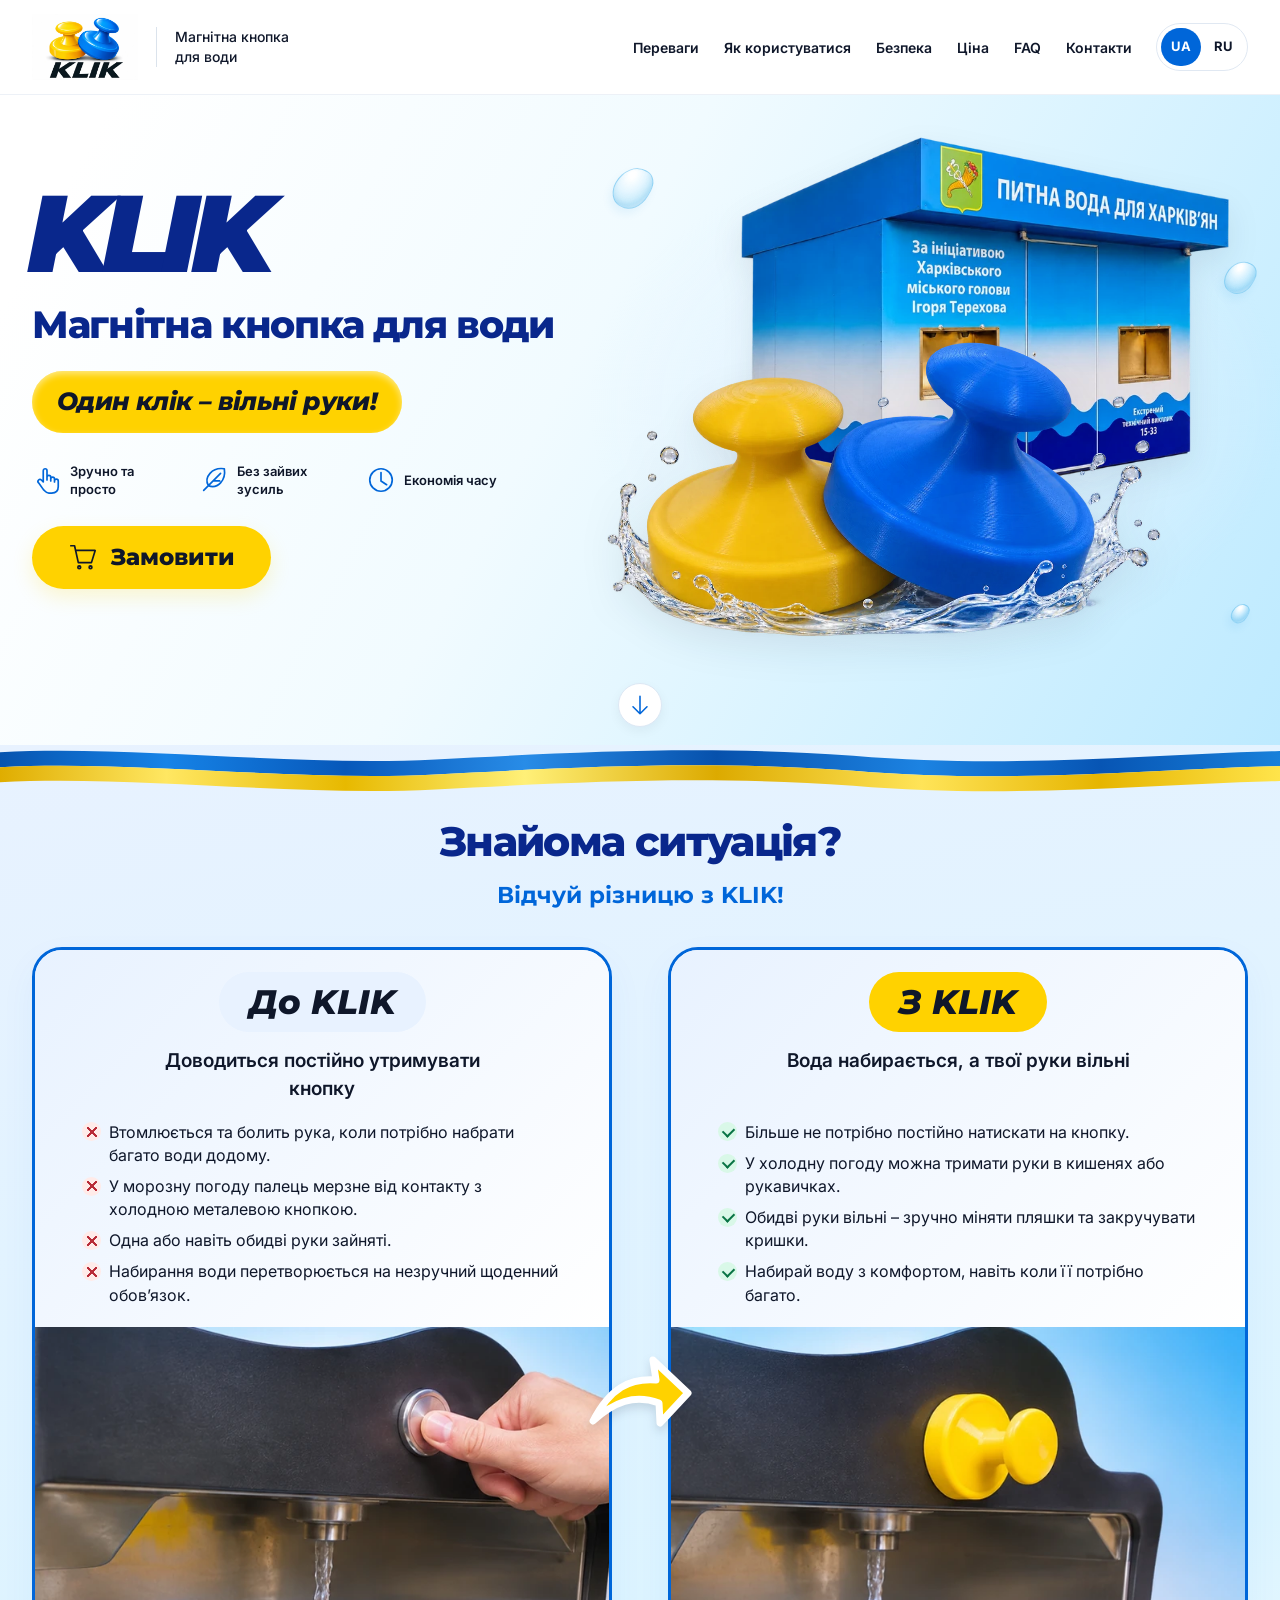
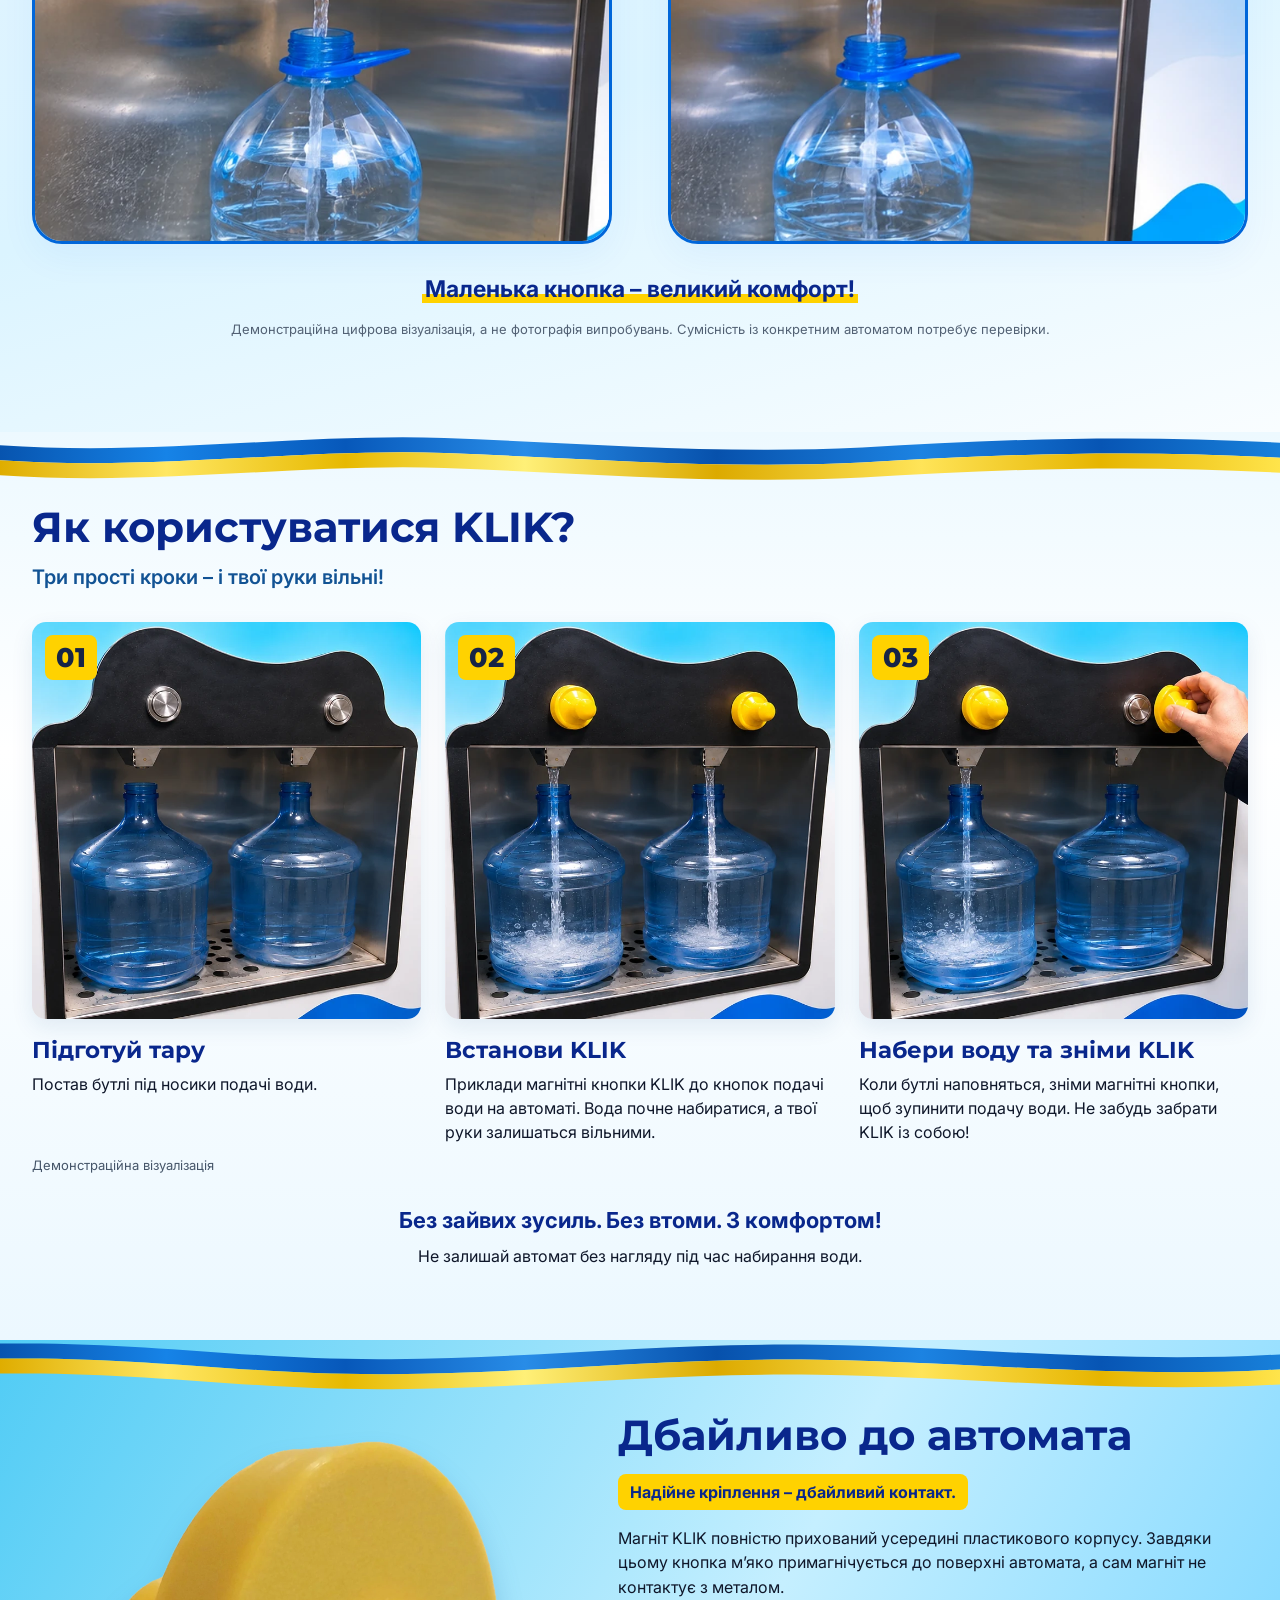
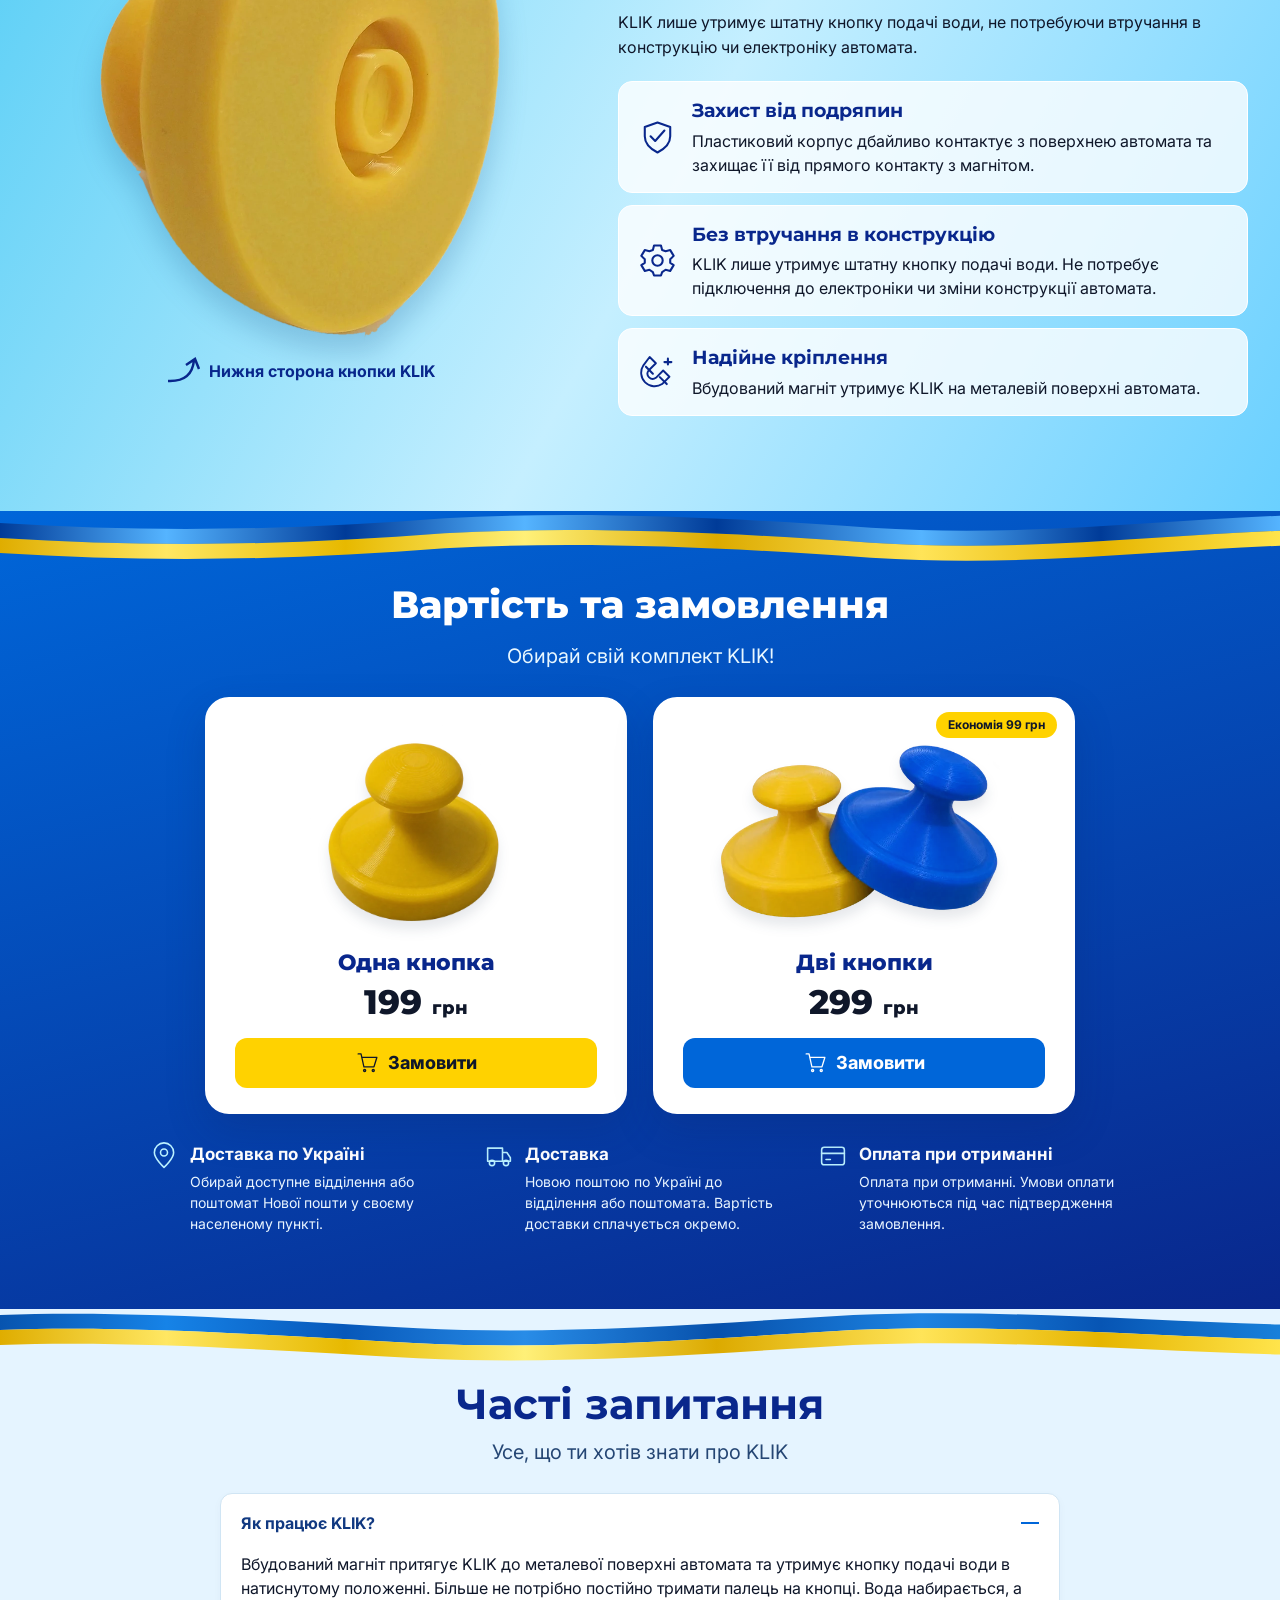
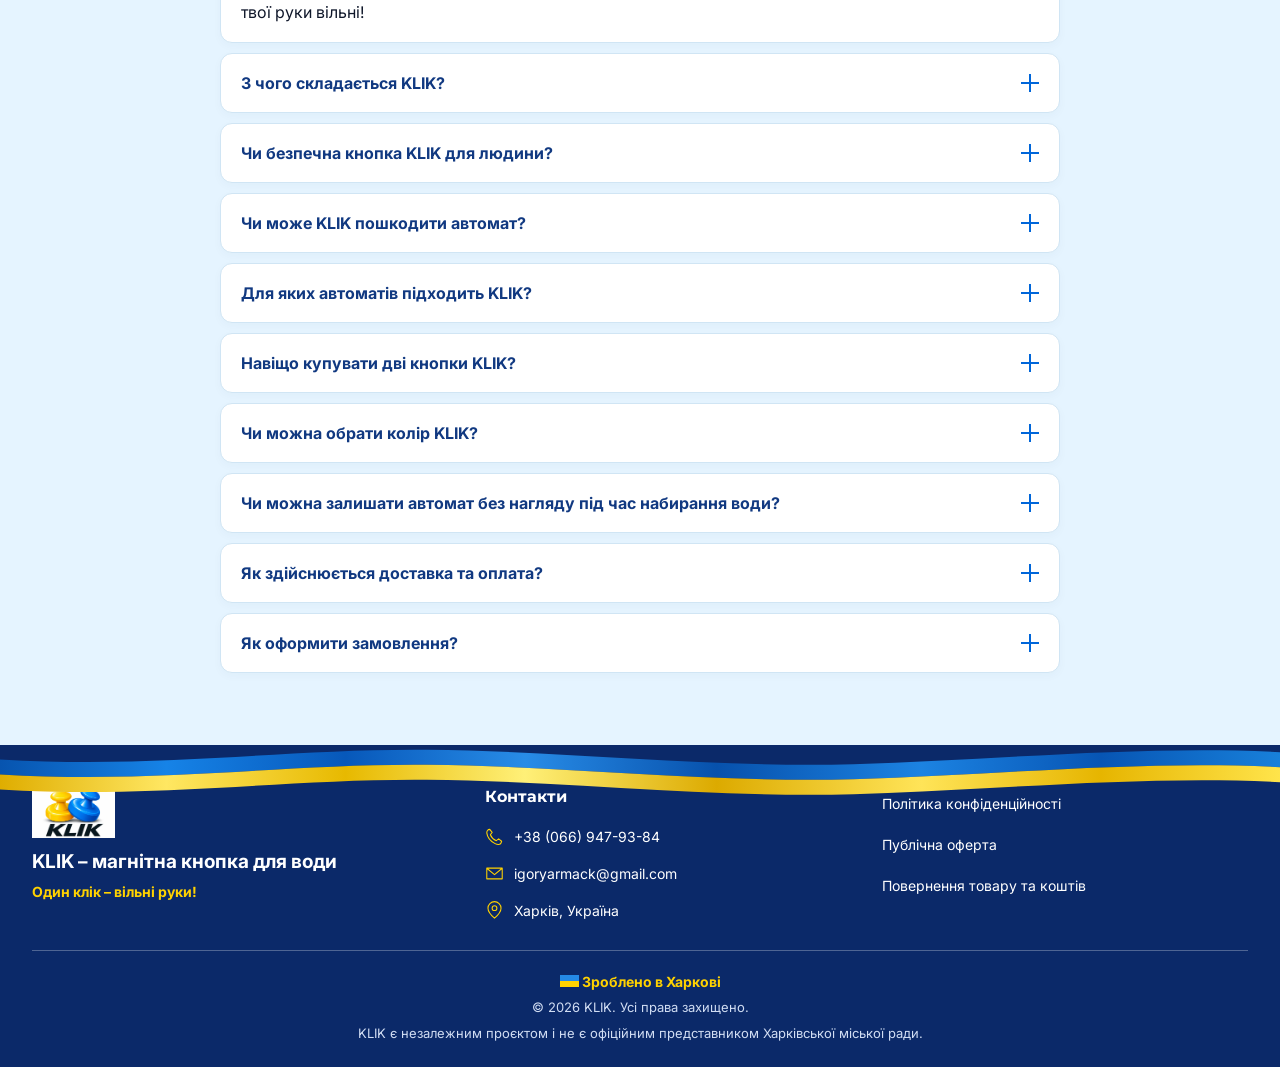
==== commit ce5e64e3: "Redesign section transitions as flowing Ukrainian flag ribbons" ====
--- a/preview/index.html
+++ b/preview/index.html
@@ -43,7 +43,7 @@
 <!-- HERO END -->
 
 <!-- PROBLEM START -->
-<section class="problem" id="problem" aria-labelledby="problem-title"><svg class="section-ribbon" xmlns="http://www.w3.org/2000/svg" viewBox="0 0 1440 80" preserveAspectRatio="none" aria-hidden="true" focusable="false"><path d="M-20 19 C180 9 255 62 470 57 S770 10 970 22 S1260 68 1460 44" fill="none" stroke="#ffd200" stroke-width="15"/><path d="M-20 49 C180 66 255 13 470 22 S770 68 970 55 S1260 12 1460 23" fill="none" stroke="#0066d9" stroke-width="15"/><path d="M970 22 C1168 34 1260 68 1460 44" fill="none" stroke="#ffd200" stroke-width="15"/></svg><div class="container">
+<section class="problem" id="problem" aria-labelledby="problem-title"><svg class="section-ribbon" xmlns="http://www.w3.org/2000/svg" viewBox="0 0 1440 80" preserveAspectRatio="none" aria-hidden="true" focusable="false"><defs><linearGradient id="flag-blue-1" x1="0" y1="0" x2="1" y2="0"><stop offset="0%" stop-color="#0754af"/><stop offset="13%" stop-color="#1683e7"/><stop offset="27%" stop-color="#0758ba"/><stop offset="41%" stop-color="#288ce7"/><stop offset="56%" stop-color="#0751ac"/><stop offset="72%" stop-color="#1c83e2"/><stop offset="86%" stop-color="#0755b4"/><stop offset="100%" stop-color="#1880da"/></linearGradient><linearGradient id="flag-yellow-1" x1="0" y1="0" x2="1" y2="0"><stop offset="0%" stop-color="#dfad00"/><stop offset="13%" stop-color="#ffe762"/><stop offset="27%" stop-color="#e7b900"/><stop offset="41%" stop-color="#fff078"/><stop offset="56%" stop-color="#dcaa00"/><stop offset="72%" stop-color="#ffe458"/><stop offset="86%" stop-color="#e6b500"/><stop offset="100%" stop-color="#ffe44b"/></linearGradient></defs><path d="M0 9.600000000000001 C150 0 330 28.8 490 19.200000000000003 C650 9.600000000000001 790 0 960 14.4 C1140 32 1280 12.8 1440 8 L1440 28 C1280 32.8 1140 52 960 34.4 C790 20 650 29.6 490 39.2 C330 48.8 150 20 0 29.6 Z" fill="url(#flag-blue-1)"/><path d="M0 29.6 C150 20 330 48.8 490 39.2 C650 29.6 790 20 960 34.4 C1140 52 1280 32.8 1440 28 L1440 48 C1280 52.8 1140 72 960 54.4 C790 40 650 49.6 490 59.2 C330 68.8 150 40 0 49.6 Z" fill="url(#flag-yellow-1)"/></svg><div class="container">
  <div class="problem-heading compare-piece"><h2 id="problem-title" data-i18n="problem">Знайома ситуація?</h2><p class="problem-subtitle" data-i18n="difference">Відчуй різницю з KLIK!</p></div>
  <div class="comparison-grid">
   <article class="comparison-card comparison-before compare-piece"><div class="comparison-copy"><h3><span data-i18n="before">До KLIK</span></h3><p data-i18n="beforeDescription">Доводиться постійно утримувати кнопку</p>
@@ -62,7 +62,7 @@
  <p class="comparison-note" data-i18n="comparisonNote">Демонстраційна цифрова візуалізація, а не фотографія випробувань. Сумісність із конкретним автоматом потребує перевірки.</p>
 </div></section>
 <!-- PROBLEM END -->
-<section class="how section-band" id="how-to-use" aria-labelledby="how-title"><svg class="section-ribbon" xmlns="http://www.w3.org/2000/svg" viewBox="0 0 1440 80" preserveAspectRatio="none" aria-hidden="true" focusable="false"><path d="M-20 55 C190 58 260 18 450 20 S735 63 930 53 S1245 9 1460 24" fill="none" stroke="#ffd200" stroke-width="15"/><path d="M-20 23 C190 13 260 62 450 56 S735 10 930 21 S1245 68 1460 52" fill="none" stroke="#0066d9" stroke-width="15"/><path d="M930 53 C1125 43 1245 9 1460 24" fill="none" stroke="#ffd200" stroke-width="15"/></svg><div class="container">
+<section class="how section-band" id="how-to-use" aria-labelledby="how-title"><svg class="section-ribbon" xmlns="http://www.w3.org/2000/svg" viewBox="0 0 1440 80" preserveAspectRatio="none" aria-hidden="true" focusable="false"><defs><linearGradient id="flag-blue-2" x1="0" y1="0" x2="1" y2="0"><stop offset="0%" stop-color="#0754af"/><stop offset="13%" stop-color="#1683e7"/><stop offset="27%" stop-color="#0758ba"/><stop offset="41%" stop-color="#288ce7"/><stop offset="56%" stop-color="#0751ac"/><stop offset="72%" stop-color="#1c83e2"/><stop offset="86%" stop-color="#0755b4"/><stop offset="100%" stop-color="#1880da"/></linearGradient><linearGradient id="flag-yellow-2" x1="0" y1="0" x2="1" y2="0"><stop offset="0%" stop-color="#dfad00"/><stop offset="13%" stop-color="#ffe762"/><stop offset="27%" stop-color="#e7b900"/><stop offset="41%" stop-color="#fff078"/><stop offset="56%" stop-color="#dcaa00"/><stop offset="72%" stop-color="#ffe458"/><stop offset="86%" stop-color="#e6b500"/><stop offset="100%" stop-color="#ffe44b"/></linearGradient></defs><path d="M0 17.6 C175 32 340 1.6 500 8 C650 14.4 810 30.400000000000002 970 20.8 C1120 9.600000000000001 1280 3.2 1440 14.4 L1440 34.4 C1280 23.2 1120 29.6 970 40.8 C810 50.400000000000006 650 34.4 500 28 C340 21.6 175 52 0 37.6 Z" fill="url(#flag-blue-2)"/><path d="M0 37.6 C175 52 340 21.6 500 28 C650 34.4 810 50.400000000000006 970 40.8 C1120 29.6 1280 23.2 1440 34.4 L1440 54.4 C1280 43.2 1120 49.6 970 60.8 C810 70.4 650 54.4 500 48 C340 41.6 175 72 0 57.6 Z" fill="url(#flag-yellow-2)"/></svg><div class="container">
   <header class="section-intro"><h2 id="how-title" data-i18n="howTitle">Як користуватися KLIK?</h2><p data-i18n="howSub">Три прості кроки – і твої руки вільні!</p></header>
   <ol class="step-grid">
     <li><figure><img src="assets/how-to/step-01.webp" width="710" height="724" loading="lazy" decoding="async" alt="Два порожні бутлі під носиками автомата" data-i18n-alt="alt1"/><span aria-hidden="true">01</span></figure>
@@ -75,14 +75,14 @@
   <p class="visual-caption" data-i18n="visual">Демонстраційна візуалізація</p>
   <div class="how-end"><strong data-i18n="howEnd">Без зайвих зусиль. Без втоми. З комфортом!</strong> <p data-i18n="watch">Не залишай автомат без нагляду під час набирання води.</p></div>
 </div></section>
-<section class="care section-band" id="care" aria-labelledby="care-title"><svg class="section-ribbon" xmlns="http://www.w3.org/2000/svg" viewBox="0 0 1440 80" preserveAspectRatio="none" aria-hidden="true" focusable="false"><path d="M-20 28 C180 3 350 16 510 51 S850 65 1015 30 S1290 13 1460 49" fill="none" stroke="#ffd200" stroke-width="15"/><path d="M-20 52 C180 69 350 56 510 23 S850 12 1015 53 S1290 58 1460 22" fill="none" stroke="#0066d9" stroke-width="15"/><path d="M1015 30 C1180 -5 1290 13 1460 49" fill="none" stroke="#ffd200" stroke-width="15"/></svg><div class="container care-layout">
+<section class="care section-band" id="care" aria-labelledby="care-title"><svg class="section-ribbon" xmlns="http://www.w3.org/2000/svg" viewBox="0 0 1440 80" preserveAspectRatio="none" aria-hidden="true" focusable="false"><defs><linearGradient id="flag-blue-3" x1="0" y1="0" x2="1" y2="0"><stop offset="0%" stop-color="#0754af"/><stop offset="13%" stop-color="#1683e7"/><stop offset="27%" stop-color="#0758ba"/><stop offset="41%" stop-color="#288ce7"/><stop offset="56%" stop-color="#0751ac"/><stop offset="72%" stop-color="#1c83e2"/><stop offset="86%" stop-color="#0755b4"/><stop offset="100%" stop-color="#1880da"/></linearGradient><linearGradient id="flag-yellow-3" x1="0" y1="0" x2="1" y2="0"><stop offset="0%" stop-color="#dfad00"/><stop offset="13%" stop-color="#ffe762"/><stop offset="27%" stop-color="#e7b900"/><stop offset="41%" stop-color="#fff078"/><stop offset="56%" stop-color="#dcaa00"/><stop offset="72%" stop-color="#ffe458"/><stop offset="86%" stop-color="#e6b500"/><stop offset="100%" stop-color="#ffe44b"/></linearGradient></defs><path d="M0 4.800000000000001 C165 1.6 280 27.200000000000003 440 25.6 C610 24 750 3.2 920 6.4 C1100 9.600000000000001 1260 32 1440 19.200000000000003 L1440 39.2 C1260 52 1100 29.6 920 26.4 C750 23.2 610 44 440 45.6 C280 47.2 165 21.6 0 24.8 Z" fill="url(#flag-blue-3)"/><path d="M0 24.8 C165 21.6 280 47.2 440 45.6 C610 44 750 23.2 920 26.4 C1100 29.6 1260 52 1440 39.2 L1440 59.2 C1260 72 1100 49.6 920 46.4 C750 43.2 610 64 440 65.6 C280 67.2 165 41.6 0 44.8 Z" fill="url(#flag-yellow-3)"/></svg><div class="container care-layout">
   <figure class="care-photo"><img src="assets/products/klik-bottom.webp" width="800" height="1000" loading="lazy" decoding="async" alt="Нижня сторона кнопки KLIK" data-i18n-alt="bottom"/><figcaption><svg aria-hidden="true" width="38" height="30" viewBox="0 0 38 30" fill="none" stroke="currentColor" stroke-width="2.5"><path d="M4 25Q28 26 30 4m-8 5 9-6 4 10"/></svg><span data-i18n="bottom">Нижня сторона кнопки KLIK</span></figcaption></figure>
   <div class="care-copy"><h2 id="care-title" data-i18n="careTitle">Дбайливо до автомата</h2><strong data-i18n="careSub">Надійне кріплення – дбайливий контакт.</strong><p data-i18n="care1">Магніт KLIK повністю прихований усередині пластикового корпусу. Завдяки цьому кнопка м’яко примагнічується до поверхні автомата, а сам магніт не контактує з металом.</p><p data-i18n="care2">KLIK лише утримує штатну кнопку подачі води, не потребуючи втручання в конструкцію чи електроніку автомата.</p>
     <ul><li><svg class="icon" aria-hidden="true"><use href="#icon-shield"/></svg><div><h3 data-i18n="shield">Захист від подряпин</h3><p data-i18n="shieldD">Пластиковий корпус дбайливо контактує з поверхнею автомата та захищає її від прямого контакту з магнітом.</p></div></li>
     <li><svg class="icon" aria-hidden="true"><use href="#icon-gear"/></svg><div><h3 data-i18n="gear">Без втручання в конструкцію</h3><p data-i18n="gearD">KLIK лише утримує штатну кнопку подачі води. Не потребує підключення до електроніки чи зміни конструкції автомата.</p></div></li>
     <li><svg class="icon" aria-hidden="true"><use href="#icon-magnet"/></svg><div><h3 data-i18n="fix">Надійне кріплення</h3><p data-i18n="fixD">Вбудований магніт утримує KLIK на металевій поверхні автомата.</p></div></li></ul>
   </div></div></section>
-<!-- ORDER START --><section class="order-section" id="order" aria-labelledby="order-title"><svg class="section-ribbon" xmlns="http://www.w3.org/2000/svg" viewBox="0 0 1440 80" preserveAspectRatio="none" aria-hidden="true" focusable="false"><path d="M-20 21 C170 42 330 64 520 51 S815 9 1025 21 S1310 62 1460 53" fill="none" stroke="#ffd200" stroke-width="15"/><path d="M-20 56 C170 32 330 10 520 23 S815 68 1025 55 S1310 10 1460 22" fill="none" stroke="#0066d9" stroke-width="15"/><path d="M1025 21 C1235 33 1310 62 1460 53" fill="none" stroke="#ffd200" stroke-width="15"/></svg><div class="container"><h2 id="order-title" data-i18n="orderTitle">Вартість та замовлення</h2><p data-i18n="storeSub">Обирай свій комплект KLIK!</p> <div class="prices" role="group" aria-label="Варіанти комплекту" data-i18n-label="prices">
+<!-- ORDER START --><section class="order-section" id="order" aria-labelledby="order-title"><svg class="section-ribbon" xmlns="http://www.w3.org/2000/svg" viewBox="0 0 1440 80" preserveAspectRatio="none" aria-hidden="true" focusable="false"><defs><linearGradient id="flag-blue-4" x1="0" y1="0" x2="1" y2="0"><stop offset="0%" stop-color="#0754af"/><stop offset="13%" stop-color="#1683e7"/><stop offset="27%" stop-color="#0758ba"/><stop offset="41%" stop-color="#288ce7"/><stop offset="56%" stop-color="#0751ac"/><stop offset="72%" stop-color="#1c83e2"/><stop offset="86%" stop-color="#0755b4"/><stop offset="100%" stop-color="#1880da"/></linearGradient><linearGradient id="flag-yellow-4" x1="0" y1="0" x2="1" y2="0"><stop offset="0%" stop-color="#dfad00"/><stop offset="13%" stop-color="#ffe762"/><stop offset="27%" stop-color="#e7b900"/><stop offset="41%" stop-color="#fff078"/><stop offset="56%" stop-color="#dcaa00"/><stop offset="72%" stop-color="#ffe458"/><stop offset="86%" stop-color="#e6b500"/><stop offset="100%" stop-color="#ffe44b"/></linearGradient></defs><path d="M0 16 C170 28.8 330 25.6 500 9.600000000000001 C650 0 810 8 980 22.400000000000002 C1150 35.2 1300 12.8 1440 6.4 L1440 26.4 C1300 32.8 1150 55.2 980 42.400000000000006 C810 28 650 20 500 29.6 C330 45.6 170 48.8 0 36 Z" fill="url(#flag-blue-4)"/><path d="M0 36 C170 48.8 330 45.6 500 29.6 C650 20 810 28 980 42.400000000000006 C1150 55.2 1300 32.8 1440 26.4 L1440 46.4 C1300 52.8 1150 75.2 980 62.400000000000006 C810 48 650 40 500 49.6 C330 65.6 170 68.8 0 56 Z" fill="url(#flag-yellow-4)"/></svg><div class="container"><h2 id="order-title" data-i18n="orderTitle">Вартість та замовлення</h2><p data-i18n="storeSub">Обирай свій комплект KLIK!</p> <div class="prices" role="group" aria-label="Варіанти комплекту" data-i18n-label="prices">
   <button class="price-card" type="button" data-order-quantity="1" aria-haspopup="dialog" aria-controls="order-dialog"><img src="assets/products/01-yellow-single-640-transparent.webp" loading="lazy" width="640" height="583" decoding="async" alt="Одна жовта магнітна кнопка KLIK" data-i18n-alt="singleAlt"/><span class="price-card-copy"><span class="price-card-title" data-i18n="one">Одна кнопка</span><span class="price">199 <small data-i18n="currency">грн</small></span><span class="price-card-action"><svg class="icon" aria-hidden="true"><use href="#icon-cart"/></svg><span data-i18n="order">Замовити</span></span></span></button>
   <button class="price-card featured" type="button" data-order-quantity="2" aria-haspopup="dialog" aria-controls="order-dialog"><span class="saving" data-i18n="saving">Економія 99 грн</span><img src="assets/products/03-yellow-blue-pair-640-transparent.webp" loading="lazy" width="640" height="360" decoding="async" alt="Жовта кнопка KLIK та візуалізація синьої" data-i18n-alt="pairAlt"/><span class="price-card-copy"><span class="price-card-title" data-i18n="two">Дві кнопки</span><span class="price">299 <small data-i18n="currency">грн</small></span><span class="price-card-action"><svg class="icon" aria-hidden="true"><use href="#icon-cart"/></svg><span data-i18n="order">Замовити</span></span></span></button>
  </div><div class="fulfilment">
@@ -90,7 +90,7 @@
   <div><svg class="icon" aria-hidden="true"><use href="#icon-truck"/></svg><p><strong data-i18n="ship">Доставка</strong><span data-i18n="shipD">Новою поштою по Україні до відділення або поштомата. Вартість доставки сплачується окремо.</span></p></div>
   <div><svg class="icon" aria-hidden="true"><use href="#icon-pay"/></svg><p><strong data-i18n="pay">Оплата при отриманні</strong><span data-i18n="payD">Оплата при отриманні. Умови оплати уточнюються під час підтвердження замовлення.</span></p></div>
 </div></div></section><!-- ORDER END -->
-<section class="faq section-band" id="faq" aria-labelledby="faq-title"><svg class="section-ribbon" xmlns="http://www.w3.org/2000/svg" viewBox="0 0 1440 80" preserveAspectRatio="none" aria-hidden="true" focusable="false"><path d="M-20 49 C140 17 300 13 465 35 S740 68 900 47 S1240 5 1460 31" fill="none" stroke="#ffd200" stroke-width="15"/><path d="M-20 23 C140 59 300 66 465 43 S740 9 900 29 S1240 71 1460 51" fill="none" stroke="#0066d9" stroke-width="15"/><path d="M900 47 C1060 26 1240 5 1460 31" fill="none" stroke="#ffd200" stroke-width="15"/></svg><div class="container faq-layout">
+<section class="faq section-band" id="faq" aria-labelledby="faq-title"><svg class="section-ribbon" xmlns="http://www.w3.org/2000/svg" viewBox="0 0 1440 80" preserveAspectRatio="none" aria-hidden="true" focusable="false"><defs><linearGradient id="flag-blue-5" x1="0" y1="0" x2="1" y2="0"><stop offset="0%" stop-color="#0754af"/><stop offset="13%" stop-color="#1683e7"/><stop offset="27%" stop-color="#0758ba"/><stop offset="41%" stop-color="#288ce7"/><stop offset="56%" stop-color="#0751ac"/><stop offset="72%" stop-color="#1c83e2"/><stop offset="86%" stop-color="#0755b4"/><stop offset="100%" stop-color="#1880da"/></linearGradient><linearGradient id="flag-yellow-5" x1="0" y1="0" x2="1" y2="0"><stop offset="0%" stop-color="#dfad00"/><stop offset="13%" stop-color="#ffe762"/><stop offset="27%" stop-color="#e7b900"/><stop offset="41%" stop-color="#fff078"/><stop offset="56%" stop-color="#dcaa00"/><stop offset="72%" stop-color="#ffe458"/><stop offset="86%" stop-color="#e6b500"/><stop offset="100%" stop-color="#ffe44b"/></linearGradient></defs><path d="M0 8 C140 1.6 300 14.4 470 25.6 C630 35.2 800 19.200000000000003 960 8 C1130 0 1290 16 1440 20.8 L1440 40.8 C1290 36 1130 20 960 28 C800 39.2 630 55.2 470 45.6 C300 34.4 140 21.6 0 28 Z" fill="url(#flag-blue-5)"/><path d="M0 28 C140 21.6 300 34.4 470 45.6 C630 55.2 800 39.2 960 28 C1130 20 1290 36 1440 40.8 L1440 60.8 C1290 56 1130 40 960 48 C800 59.2 630 75.2 470 65.6 C300 54.4 140 41.6 0 48 Z" fill="url(#flag-yellow-5)"/></svg><div class="container faq-layout">
   <h2 id="faq-title" data-i18n="faqTitle">Часті запитання</h2>
   <p data-i18n="faqSub">Усе, що ти хотів знати про KLIK</p>
   <div class="questions">
@@ -109,7 +109,7 @@
   </div>
 </div></section>
 </main>
-<footer class="site-footer" id="contacts"><svg class="section-ribbon" xmlns="http://www.w3.org/2000/svg" viewBox="0 0 1440 80" preserveAspectRatio="none" aria-hidden="true" focusable="false"><path d="M-20 31 C155 64 320 64 500 35 S785 8 980 34 S1280 66 1460 28" fill="none" stroke="#ffd200" stroke-width="15"/><path d="M-20 51 C155 14 320 12 500 45 S785 68 980 40 S1280 9 1460 51" fill="none" stroke="#0066d9" stroke-width="15"/><path d="M980 34 C1175 60 1280 66 1460 28" fill="none" stroke="#ffd200" stroke-width="15"/></svg><div class="container">
+<footer class="site-footer" id="contacts"><svg class="section-ribbon" xmlns="http://www.w3.org/2000/svg" viewBox="0 0 1440 80" preserveAspectRatio="none" aria-hidden="true" focusable="false"><defs><linearGradient id="flag-blue-6" x1="0" y1="0" x2="1" y2="0"><stop offset="0%" stop-color="#0754af"/><stop offset="13%" stop-color="#1683e7"/><stop offset="27%" stop-color="#0758ba"/><stop offset="41%" stop-color="#288ce7"/><stop offset="56%" stop-color="#0751ac"/><stop offset="72%" stop-color="#1c83e2"/><stop offset="86%" stop-color="#0755b4"/><stop offset="100%" stop-color="#1880da"/></linearGradient><linearGradient id="flag-yellow-6" x1="0" y1="0" x2="1" y2="0"><stop offset="0%" stop-color="#dfad00"/><stop offset="13%" stop-color="#ffe762"/><stop offset="27%" stop-color="#e7b900"/><stop offset="41%" stop-color="#fff078"/><stop offset="56%" stop-color="#dcaa00"/><stop offset="72%" stop-color="#ffe458"/><stop offset="86%" stop-color="#e6b500"/><stop offset="100%" stop-color="#ffe44b"/></linearGradient></defs><path d="M0 19.200000000000003 C180 32 320 4.800000000000001 480 6.4 C640 8 790 30.400000000000002 960 25.6 C1130 19.200000000000003 1290 0 1440 9.600000000000001 L1440 29.6 C1290 20 1130 39.2 960 45.6 C790 50.400000000000006 640 28 480 26.4 C320 24.8 180 52 0 39.2 Z" fill="url(#flag-blue-6)"/><path d="M0 39.2 C180 52 320 24.8 480 26.4 C640 28 790 50.400000000000006 960 45.6 C1130 39.2 1290 20 1440 29.6 L1440 49.6 C1290 40 1130 59.2 960 65.6 C790 70.4 640 48 480 46.4 C320 44.8 180 72 0 59.2 Z" fill="url(#flag-yellow-6)"/></svg><div class="container">
   <div class="footer-grid">
     <div class="footer-brand"><a href="#hero"><img src="assets/logo/klik-approved.webp" width="106" height="67" alt="KLIK" loading="lazy"/></a><div><strong data-i18n="footerBrand">KLIK – магнітна кнопка для води</strong><p data-i18n="slogan">Один клік – вільні руки!</p></div></div>
     <div class="contact-group"><h2 data-i18n="contacts">Контакти</h2>
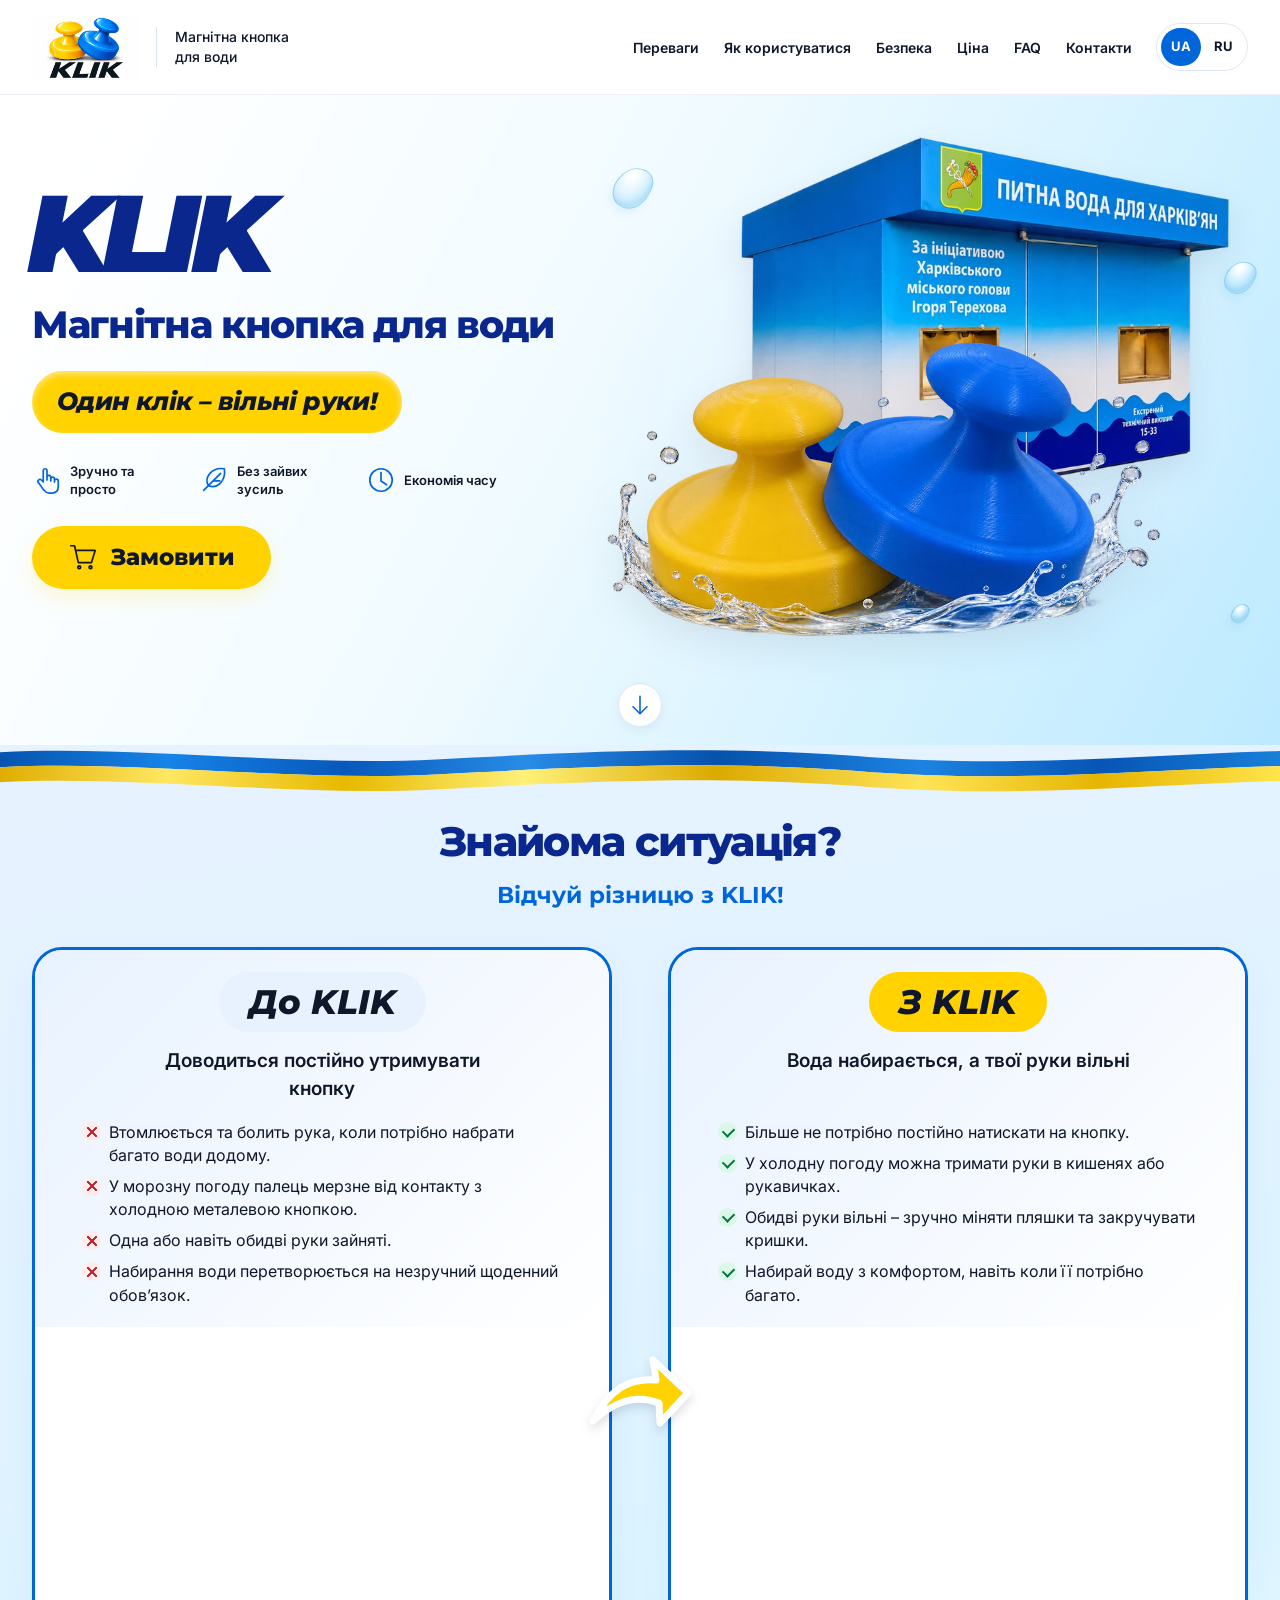
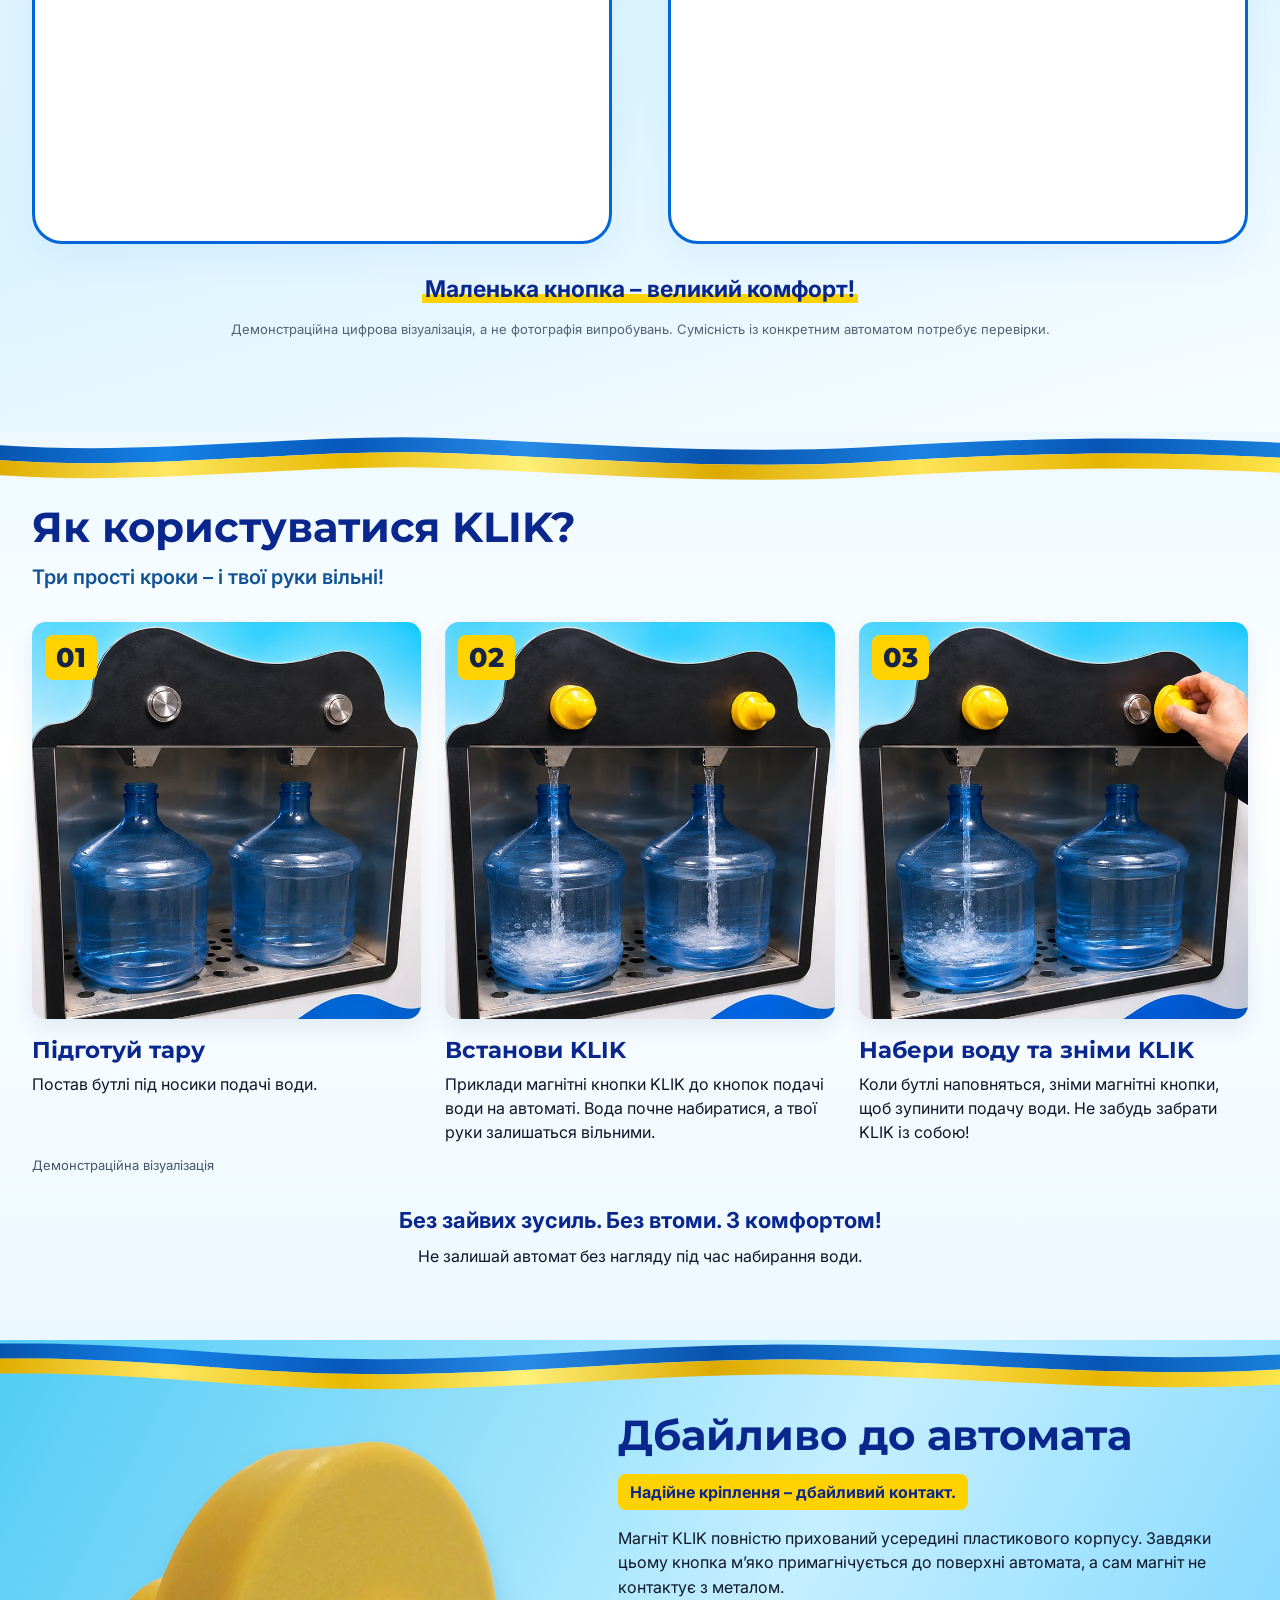
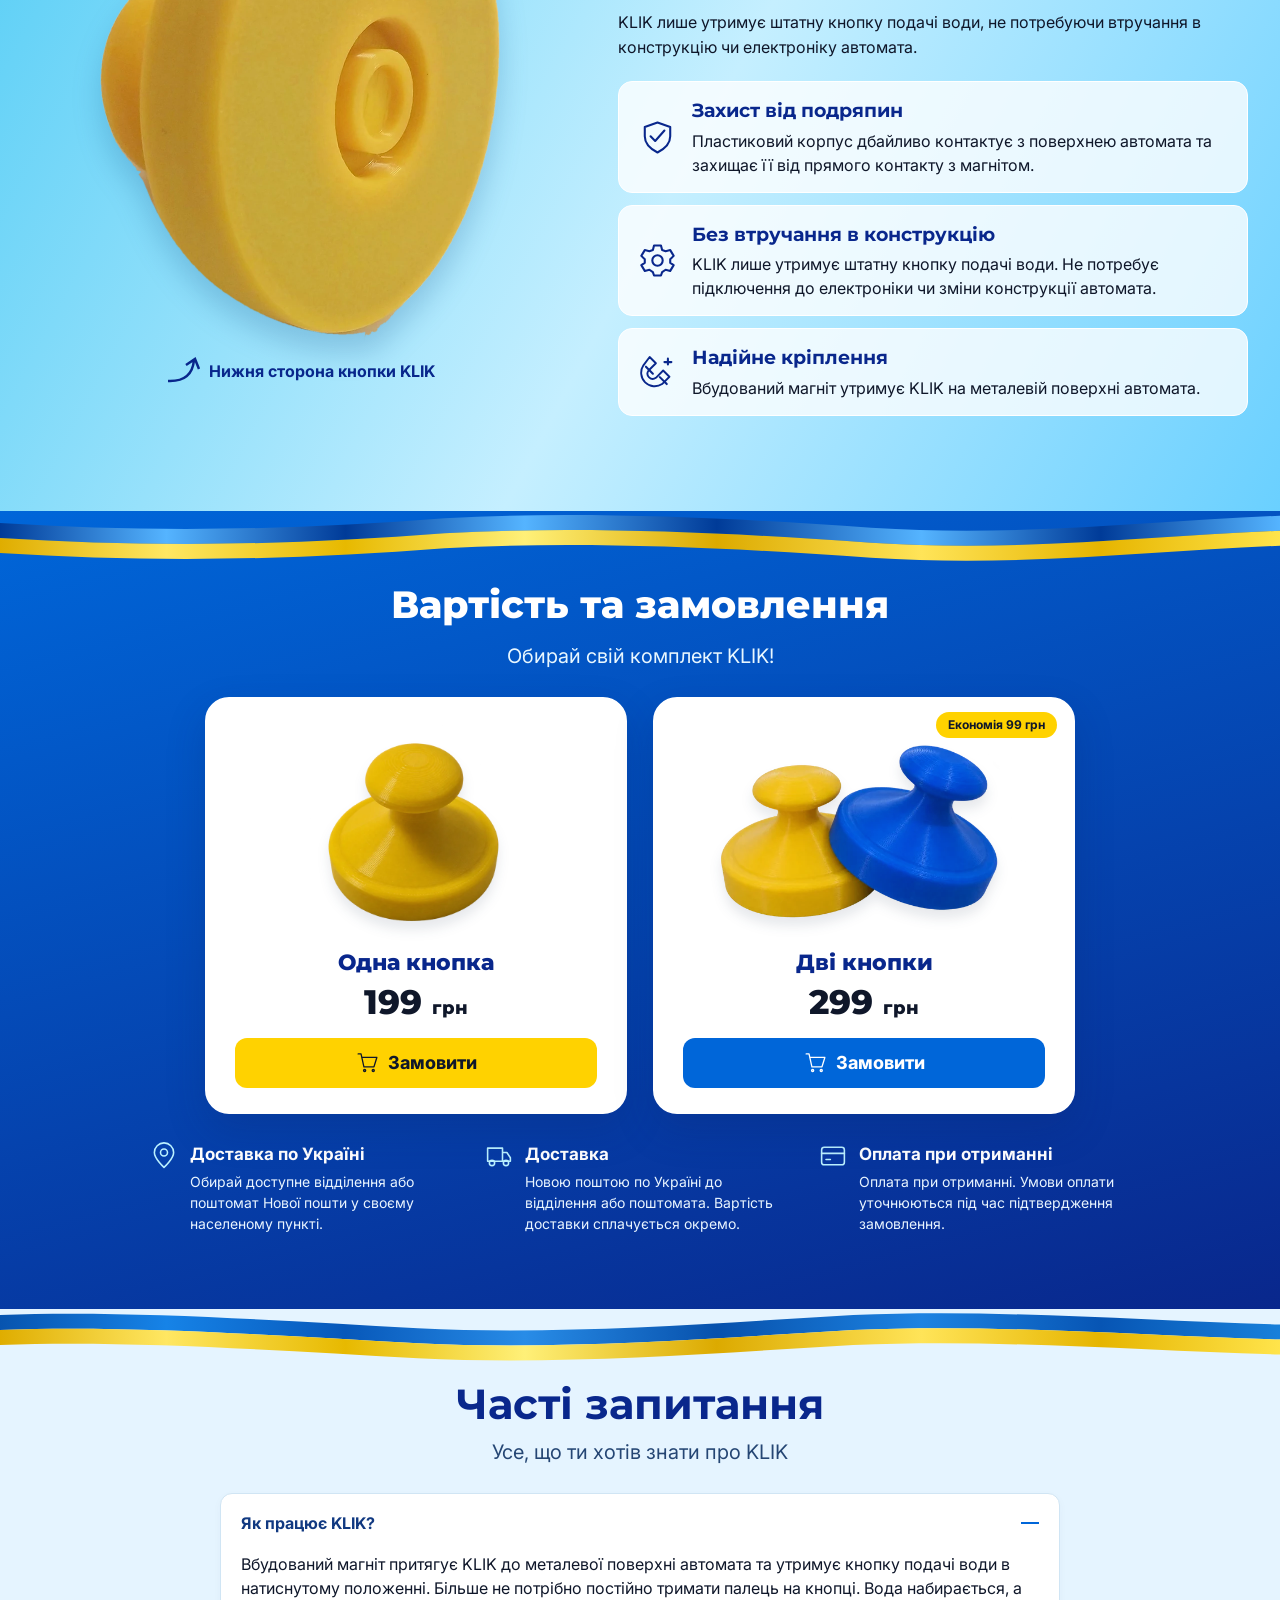
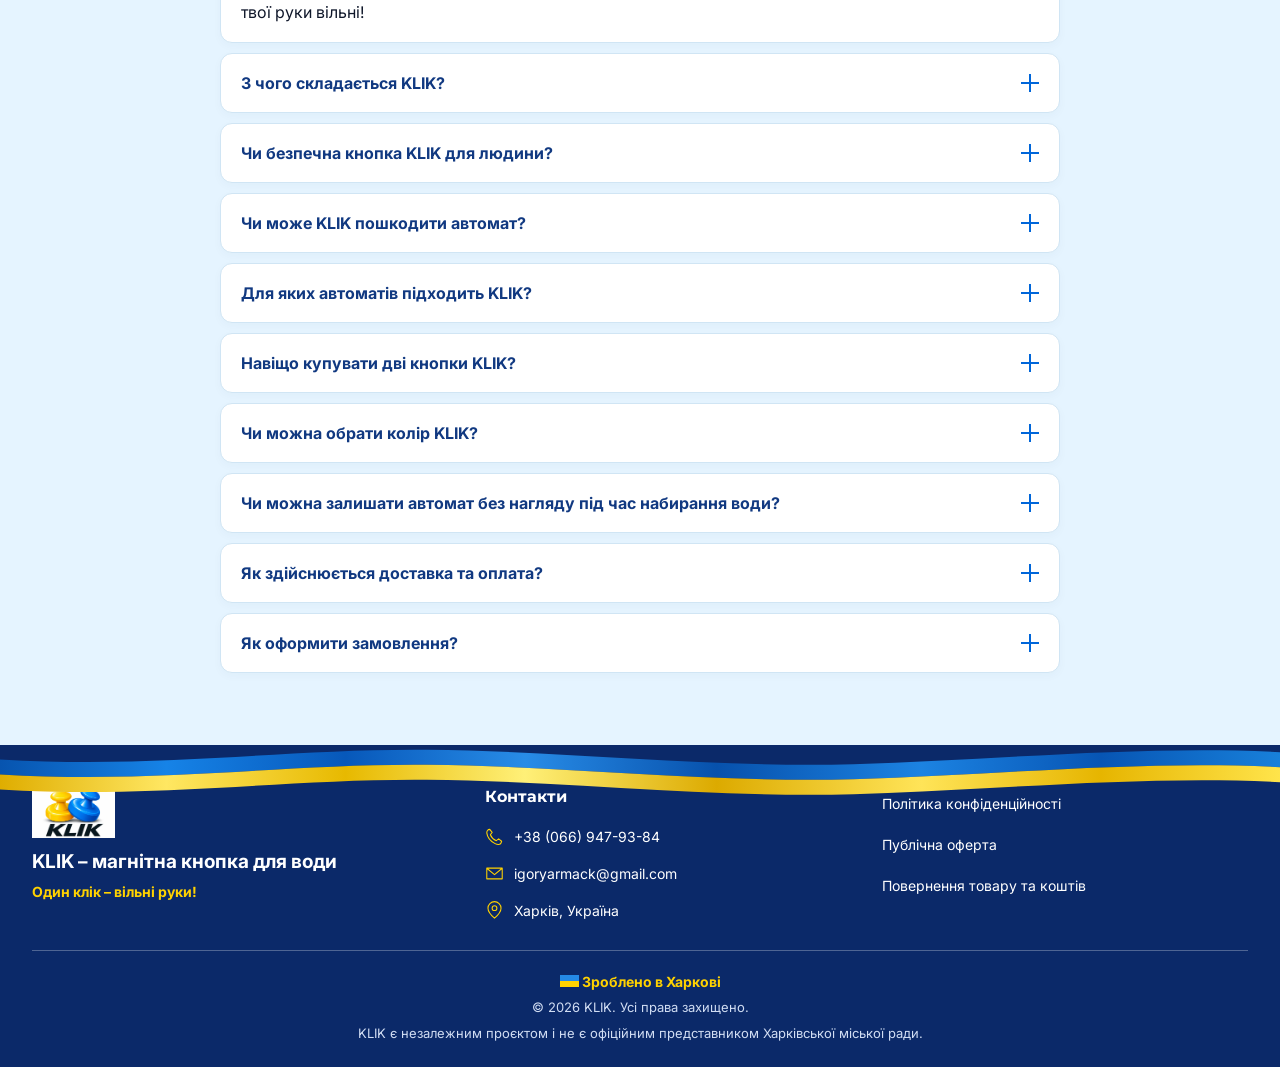
==== commit f15b296c: "Optimize KLIK Nova Poshta lookup, caching and accessible suggestions" ====
--- a/preview/index.html
+++ b/preview/index.html
@@ -1,5 +1,5 @@
 <!doctype html>
-<html lang="uk"><head><base href="../"/><meta charset="utf-8"/><meta name="viewport" content="width=device-width, initial-scale=1"/><title>KLIK – Магнітна кнопка для води</title><meta name="description" content="Магнітна кнопка KLIK для автоматів питної води. Один клік – вільні руки! Одна кнопка – 199 грн, дві – 299 грн."/><meta name="theme-color" content="#e5f4ff"/><meta property="og:type" content="website"/><meta property="og:locale" content="uk_UA"/><meta property="og:title" content="KLIK – Магнітна кнопка для води"/><meta property="og:description" content="Магнітна кнопка KLIK для автоматів питної води. Один клік – вільні руки! Одна кнопка – 199 грн, дві – 299 грн."/><meta property="og:image" content="https://raw.githubusercontent.com/nosmokingset-stack/KLIK/06388e1b86cc8d621100590d82e1b7a8e948b238/assets/products/07-hero-water-1200-white.webp"/><meta property="og:url" content="https://klickkhua.blogspot.com/"/><link rel="canonical" href="https://klickkhua.blogspot.com/"/><link rel="preconnect" href="https://fonts.googleapis.com"/><link rel="preconnect" href="https://fonts.gstatic.com" crossorigin="anonymous"/><link href="https://fonts.googleapis.com/css2?family=Inter:wght@400;500;600;700&amp;family=Montserrat:ital,wght@0,700;0,800;0,900;1,800;1,900&amp;display=swap" rel="stylesheet"/><link rel="stylesheet" href="site.css"/><link rel="stylesheet" href="styles-v1.2.css"/><link rel="stylesheet" href="styles-v1.3.css"/><link rel="stylesheet" href="styles-v1.4.css"/><link rel="stylesheet" href="styles-v1.5.css"/></head><body><a class="skip" href="#main" data-i18n="skip">До основного вмісту</a>
+<html lang="uk"><head><base href="../"/><meta charset="utf-8"/><meta name="viewport" content="width=device-width, initial-scale=1"/><title>KLIK – Магнітна кнопка для води</title><meta name="description" content="Магнітна кнопка KLIK для автоматів питної води. Один клік – вільні руки! Одна кнопка – 199 грн, дві – 299 грн."/><meta name="theme-color" content="#e5f4ff"/><meta property="og:type" content="website"/><meta property="og:locale" content="uk_UA"/><meta property="og:title" content="KLIK – Магнітна кнопка для води"/><meta property="og:description" content="Магнітна кнопка KLIK для автоматів питної води. Один клік – вільні руки! Одна кнопка – 199 грн, дві – 299 грн."/><meta property="og:image" content="https://raw.githubusercontent.com/nosmokingset-stack/KLIK/06388e1b86cc8d621100590d82e1b7a8e948b238/assets/products/07-hero-water-1200-white.webp"/><meta property="og:url" content="https://klickkhua.blogspot.com/"/><link rel="canonical" href="https://klickkhua.blogspot.com/"/><link rel="preconnect" href="https://fonts.googleapis.com"/><link rel="preconnect" href="https://fonts.gstatic.com" crossorigin="anonymous"/><link href="https://fonts.googleapis.com/css2?family=Inter:wght@400;500;600;700&amp;family=Montserrat:ital,wght@0,700;0,800;0,900;1,800;1,900&amp;display=swap" rel="stylesheet"/><link rel="stylesheet" href="site.css"/><link rel="stylesheet" href="styles-v1.2.css"/><link rel="stylesheet" href="styles-v1.3.css"/><link rel="stylesheet" href="styles-v1.4.css"/><link rel="stylesheet" href="styles-v1.5.css"/><link rel="stylesheet" href="styles-directory.css"/></head><body><a class="skip" href="#main" data-i18n="skip">До основного вмісту</a>
 <svg xmlns="http://www.w3.org/2000/svg" width="0" height="0" style="position:absolute" aria-hidden="true"><defs>
  <symbol id="icon-cart" viewBox="0 0 32 32"><path d="M3 4h4l4 18h14l4-13H8M12 26h.01M24 26h.01"/><circle cx="12" cy="27" r="1.5"/><circle cx="24" cy="27" r="1.5"/></symbol>
  <symbol id="icon-hand" viewBox="0 0 32 32"><path d="M12 18V6a2 2 0 0 1 4 0v10-3a2 2 0 0 1 4 0v4-2a2 2 0 0 1 4 0v3-1a2 2 0 0 1 4 0v6c0 5-3 7-7 7h-3c-3 0-4-2-6-4l-5-7a2 2 0 0 1 3-3l2 2Z"/></symbol>
@@ -129,7 +129,7 @@
 <dialog class="order-dialog" id="order-dialog" aria-labelledby="dialog-title" aria-describedby="order-service-note"><div class="dialog-shell"><header class="dialog-header"><h2 id="dialog-title" tabindex="-1" data-i18n="dialogTitle">Замовлення KLIK</h2><div class="dialog-tools"><div class="languages" role="group" aria-label="Мова сайту" data-i18n-label="language"><button type="button" data-language="uk" aria-pressed="true" lang="uk">UA</button><button type="button" data-language="ru" aria-pressed="false" lang="ru">RU</button></div><button class="dialog-close" type="button" aria-label="Закрити вікно" data-i18n-label="closeDialog"><svg class="icon" aria-hidden="true"><use href="#icon-close"/></svg></button></div></header>
 <form id="order-form" method="dialog" novalidate="novalidate"><fieldset class="package-fieldset"><legend data-i18n="choosePackage">Обери свій комплект</legend><div class="package-options"><label class="package-option"><input type="radio" name="quantity" value="1" checked="checked"/><span class="package-choice"><span class="selection-check" aria-hidden="true"><svg class="icon" aria-hidden="true"><use href="#icon-check"/></svg></span><strong data-i18n="one">Одна кнопка</strong><span class="package-price">199 <span data-i18n="currency">грн</span></span></span></label><label class="package-option"><input type="radio" name="quantity" value="2"/><span class="package-choice"><span class="selection-check" aria-hidden="true"><svg class="icon" aria-hidden="true"><use href="#icon-check"/></svg></span><strong data-i18n="two">Дві кнопки</strong><span class="package-price">299 <span data-i18n="currency">грн</span></span><span class="package-saving" data-i18n="saving">Економія 99 грн</span></span></label></div></fieldset>
 <div class="color-fieldsets"><fieldset class="color-fieldset" id="color-fieldset-1"><legend id="first-color-legend">Обери колір</legend><div class="color-options"><label class="color-option"><input type="radio" name="color1" value="yellow" checked="checked"/><span class="color-choice"><img src="assets/products/01-yellow-single-640-transparent.webp" width="64" height="64" alt="" loading="lazy"/><span data-i18n="yellow">Жовтий</span><span class="selection-check" aria-hidden="true"><svg class="icon" aria-hidden="true"><use href="#icon-check"/></svg></span></span></label><label class="color-option"><input type="radio" name="color1" value="blue"/><span class="color-choice"><img src="assets/products/02-blue-single-640-transparent.webp" width="64" height="64" alt="" loading="lazy"/><span data-i18n="blue">Синій</span><span class="selection-check" aria-hidden="true"><svg class="icon" aria-hidden="true"><use href="#icon-check"/></svg></span></span></label></div></fieldset><fieldset class="color-fieldset" id="color-fieldset-2" hidden="hidden"><legend data-i18n="colorTwo">Колір кнопки №2</legend><div class="color-options"><label class="color-option"><input type="radio" name="color2" value="yellow" checked="checked" disabled="disabled"/><span class="color-choice"><img src="assets/products/01-yellow-single-640-transparent.webp" width="64" height="64" alt="" loading="lazy"/><span data-i18n="yellow">Жовтий</span><span class="selection-check" aria-hidden="true"><svg class="icon" aria-hidden="true"><use href="#icon-check"/></svg></span></span></label><label class="color-option"><input type="radio" name="color2" value="blue" disabled="disabled"/><span class="color-choice"><img src="assets/products/02-blue-single-640-transparent.webp" width="64" height="64" alt="" loading="lazy"/><span data-i18n="blue">Синій</span><span class="selection-check" aria-hidden="true"><svg class="icon" aria-hidden="true"><use href="#icon-check"/></svg></span></span></label></div></fieldset></div><p class="blue-status" id="blue-status" role="status" hidden="hidden" data-i18n="blueStatus">Синій колір тимчасово недоступний.</p>
-<fieldset class="customer-fieldset"><legend data-i18n="customerDetails">Дані покупця</legend><div class="customer-fields"><div class="form-field"><label for="customer-name" data-i18n="customerName">Ім’я та прізвище</label><input id="customer-name" name="customer-name" type="text" autocomplete="name" maxlength="80" required="required" aria-describedby="customer-name-error"/><span class="field-error" id="customer-name-error" hidden="hidden"></span></div><div class="form-field"><label for="customer-phone" data-i18n="customerPhone">Номер телефону</label><input id="customer-phone" name="customer-phone" type="tel" autocomplete="tel" maxlength="25" required="required" aria-describedby="customer-phone-error" inputmode="tel" placeholder="+380 (__) ___-__-__"/><span class="field-error" id="customer-phone-error" hidden="hidden"></span></div><div class="form-field"><label for="customer-city" data-i18n="customerCity">Місто</label><input id="customer-city" name="customer-city" type="text" autocomplete="off" maxlength="80" list="city-options" required="required" aria-describedby="city-status"/><datalist id="city-options"></datalist><span id="city-status" class="directory-status" role="status"></span></div><div class="form-field"><label for="customer-branch" data-i18n="customerBranch">Відділення Нової пошти</label><input id="customer-branch" name="customer-branch" type="text" autocomplete="off" maxlength="180" list="branch-options" required="required" aria-describedby="customer-branch-error branch-status"/><datalist id="branch-options"></datalist><span id="branch-status" class="directory-status" role="status"></span><span class="field-error" id="customer-branch-error" hidden="hidden"></span></div></div></fieldset><div class="order-summary"><span data-i18n="totalLabel">До сплати</span><output id="order-total" aria-live="polite">199 грн</output></div><div class="payment-note"><svg class="icon" aria-hidden="true"><use href="#icon-pay"/></svg><div><p data-i18n="modalPay">Оплата при отриманні.</p><p data-i18n="shippingExcluded">Вартість доставки сплачується окремо.</p></div></div>
+<fieldset class="customer-fieldset"><legend data-i18n="customerDetails">Дані покупця</legend><div class="customer-fields"><div class="form-field"><label for="customer-name" data-i18n="customerName">Ім’я та прізвище</label><input id="customer-name" name="customer-name" type="text" autocomplete="name" maxlength="80" required="required" aria-describedby="customer-name-error"/><span class="field-error" id="customer-name-error" hidden="hidden"></span></div><div class="form-field"><label for="customer-phone" data-i18n="customerPhone">Номер телефону</label><input id="customer-phone" name="customer-phone" type="tel" autocomplete="tel" maxlength="25" required="required" aria-describedby="customer-phone-error" inputmode="tel" placeholder="+380 (__) ___-__-__"/><span class="field-error" id="customer-phone-error" hidden="hidden"></span></div><div class="form-field"><label for="customer-city" data-i18n="customerCity">Місто</label><div class="directory-control"><input id="customer-city" name="customer-city" type="text" autocomplete="off" maxlength="80" required="required" aria-describedby="city-status" role="combobox" aria-autocomplete="list" aria-expanded="false" aria-controls="city-options"/><div id="city-options" class="directory-list" role="listbox" hidden="hidden"></div></div><span id="city-status" class="directory-status" role="status"></span></div><div class="form-field"><label for="customer-branch" data-i18n="customerBranch">Відділення Нової пошти</label><div class="directory-control"><input id="customer-branch" name="customer-branch" type="text" autocomplete="off" maxlength="180" required="required" aria-describedby="customer-branch-error branch-status" role="combobox" aria-autocomplete="list" aria-expanded="false" aria-controls="branch-options"/><div id="branch-options" class="directory-list" role="listbox" hidden="hidden"></div></div><span id="branch-status" class="directory-status" role="status"></span><span class="field-error" id="customer-branch-error" hidden="hidden"></span></div></div></fieldset><div class="order-summary"><span data-i18n="totalLabel">До сплати</span><output id="order-total" aria-live="polite">199 грн</output></div><div class="payment-note"><svg class="icon" aria-hidden="true"><use href="#icon-pay"/></svg><div><p data-i18n="modalPay">Оплата при отриманні.</p><p data-i18n="shippingExcluded">Вартість доставки сплачується окремо.</p></div></div>
 <div class="consent"><input id="order-consent" type="checkbox" required="required" aria-labelledby="consent-text" aria-describedby="order-consent-error"/>
   <div id="consent-text"><label for="order-consent" data-i18n="agreeStart">Я ознайомився(-лася) з умовами</label> <button type="button" class="legal-link" data-document-open="offer" aria-haspopup="dialog" aria-controls="legal-dialog" data-i18n="agreeOffer">публічної оферти</button>, <button type="button" class="legal-link" data-document-open="privacy" aria-haspopup="dialog" aria-controls="legal-dialog" data-i18n="agreePrivacy">політикою конфіденційності</button> <span data-i18n="agreeAnd">та</span> <button type="button" class="legal-link" data-document-open="returns" aria-haspopup="dialog" aria-controls="legal-dialog" data-i18n="agreeReturns">умовами повернення товару</button>.</div>
   <p class="field-error" id="order-consent-error" hidden="hidden"></p>
@@ -325,4 +325,4 @@
 </div>
   <div class="legal-bottom"><button type="button" data-legal-close="true" data-i18n="close">Закрити</button></div>
 </dialog>
-<script src="site.js" defer="defer"></script><script src="directory.js" defer="defer"></script></body></html>+<script src="site.js" defer="defer"></script><script src="directory-search.js" defer="defer"></script><script src="directory.js" defer="defer"></script></body></html>
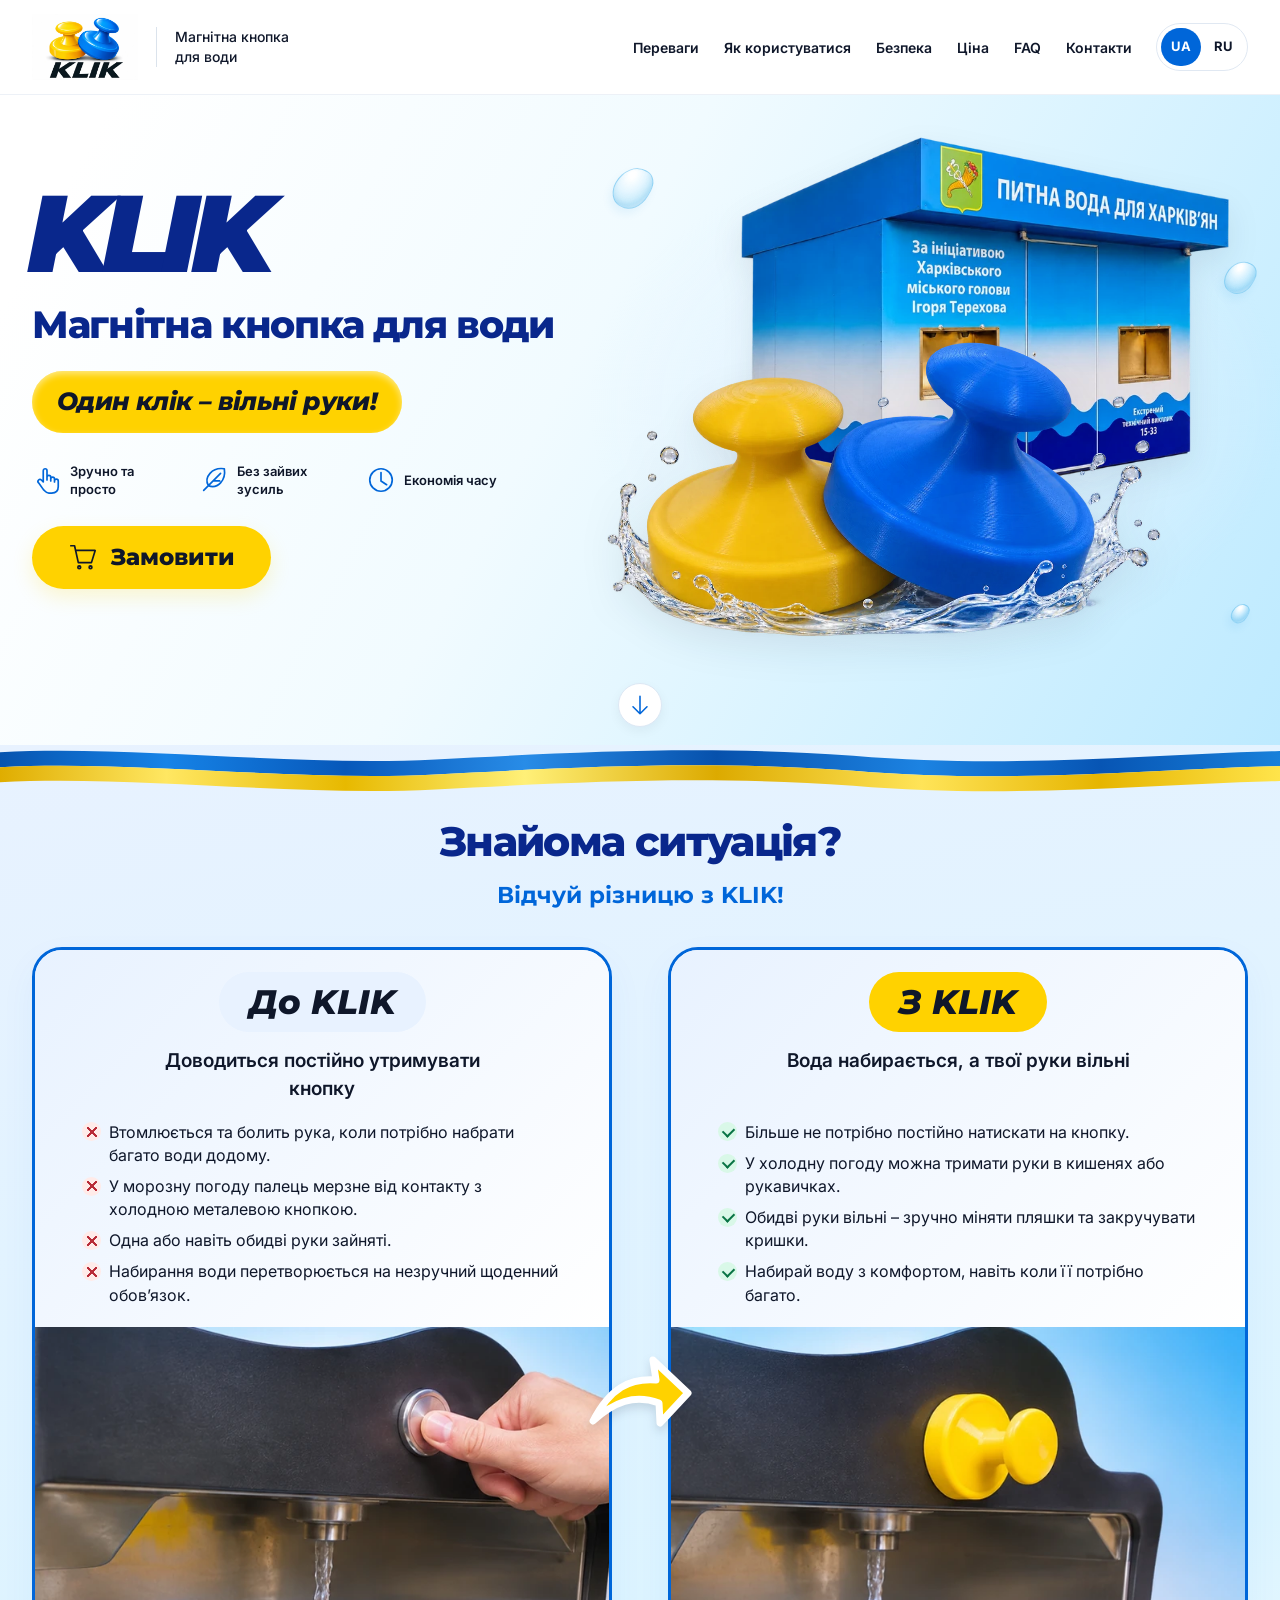
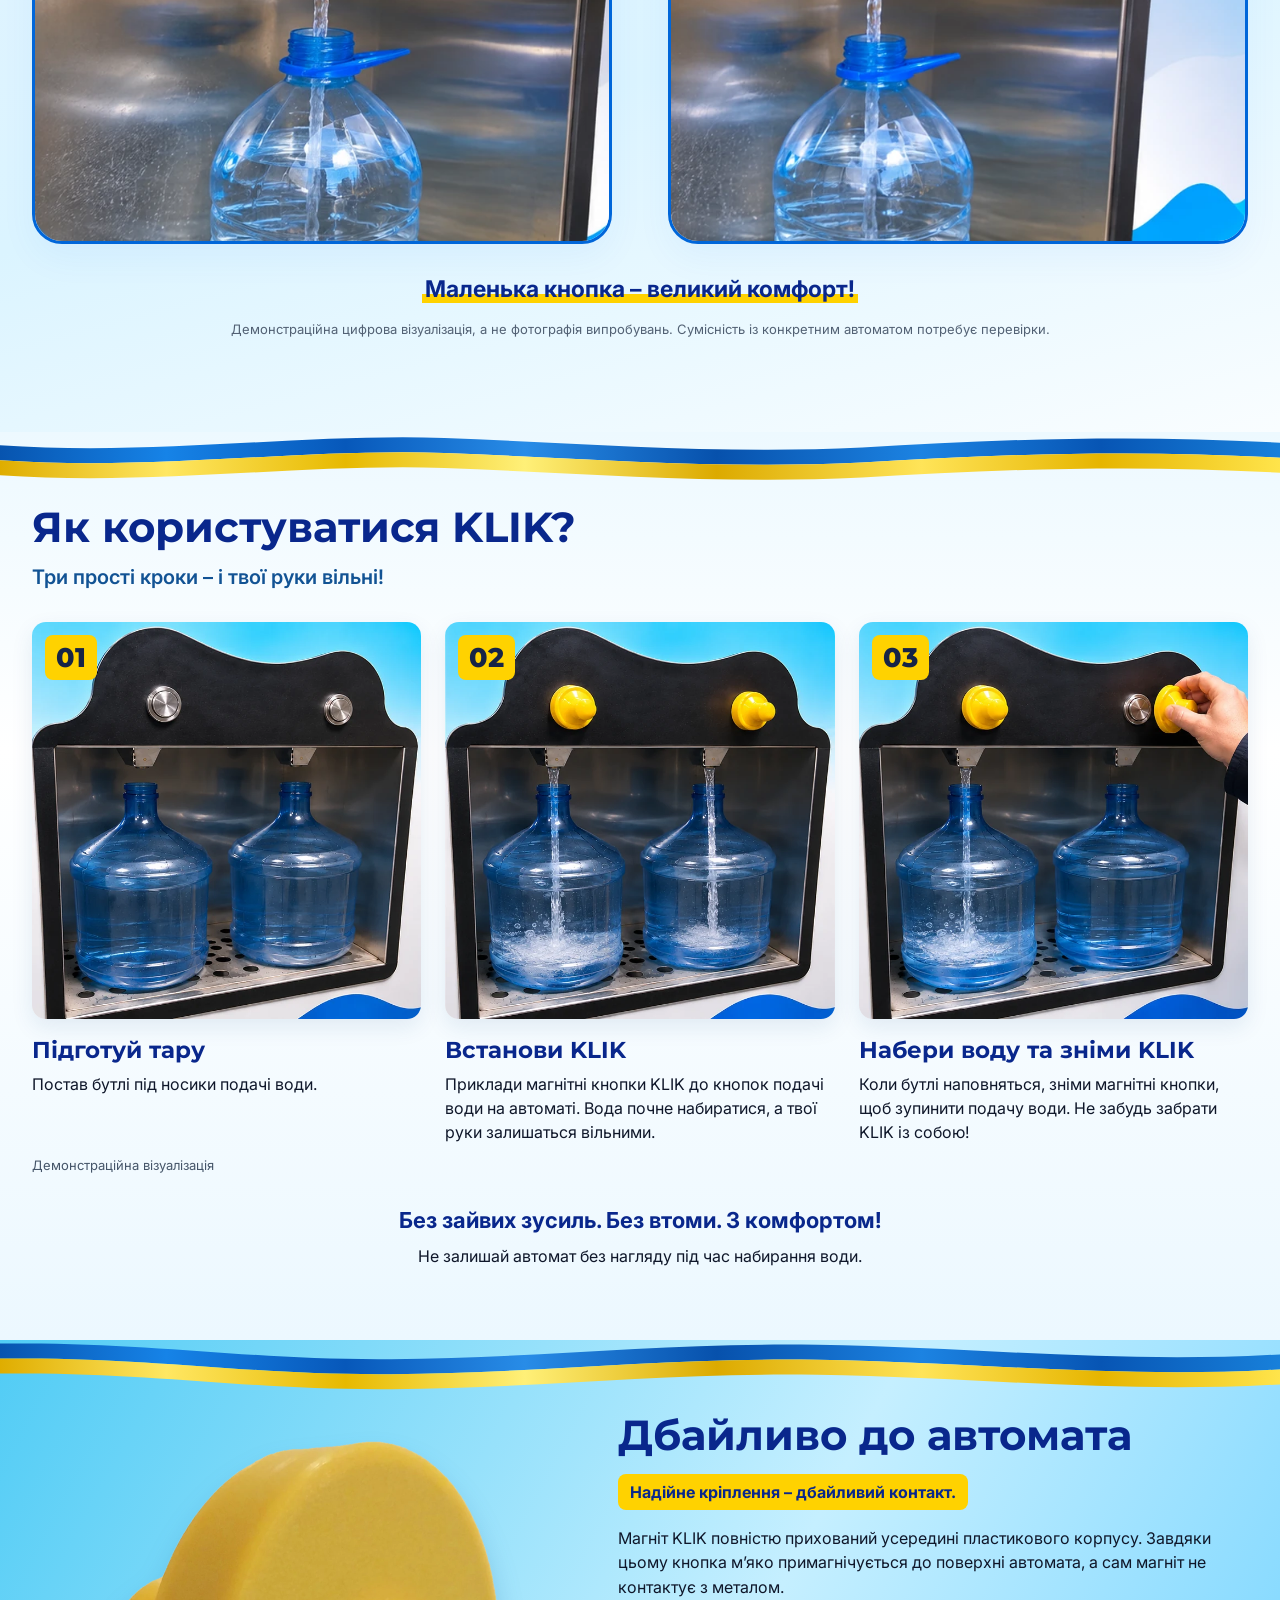
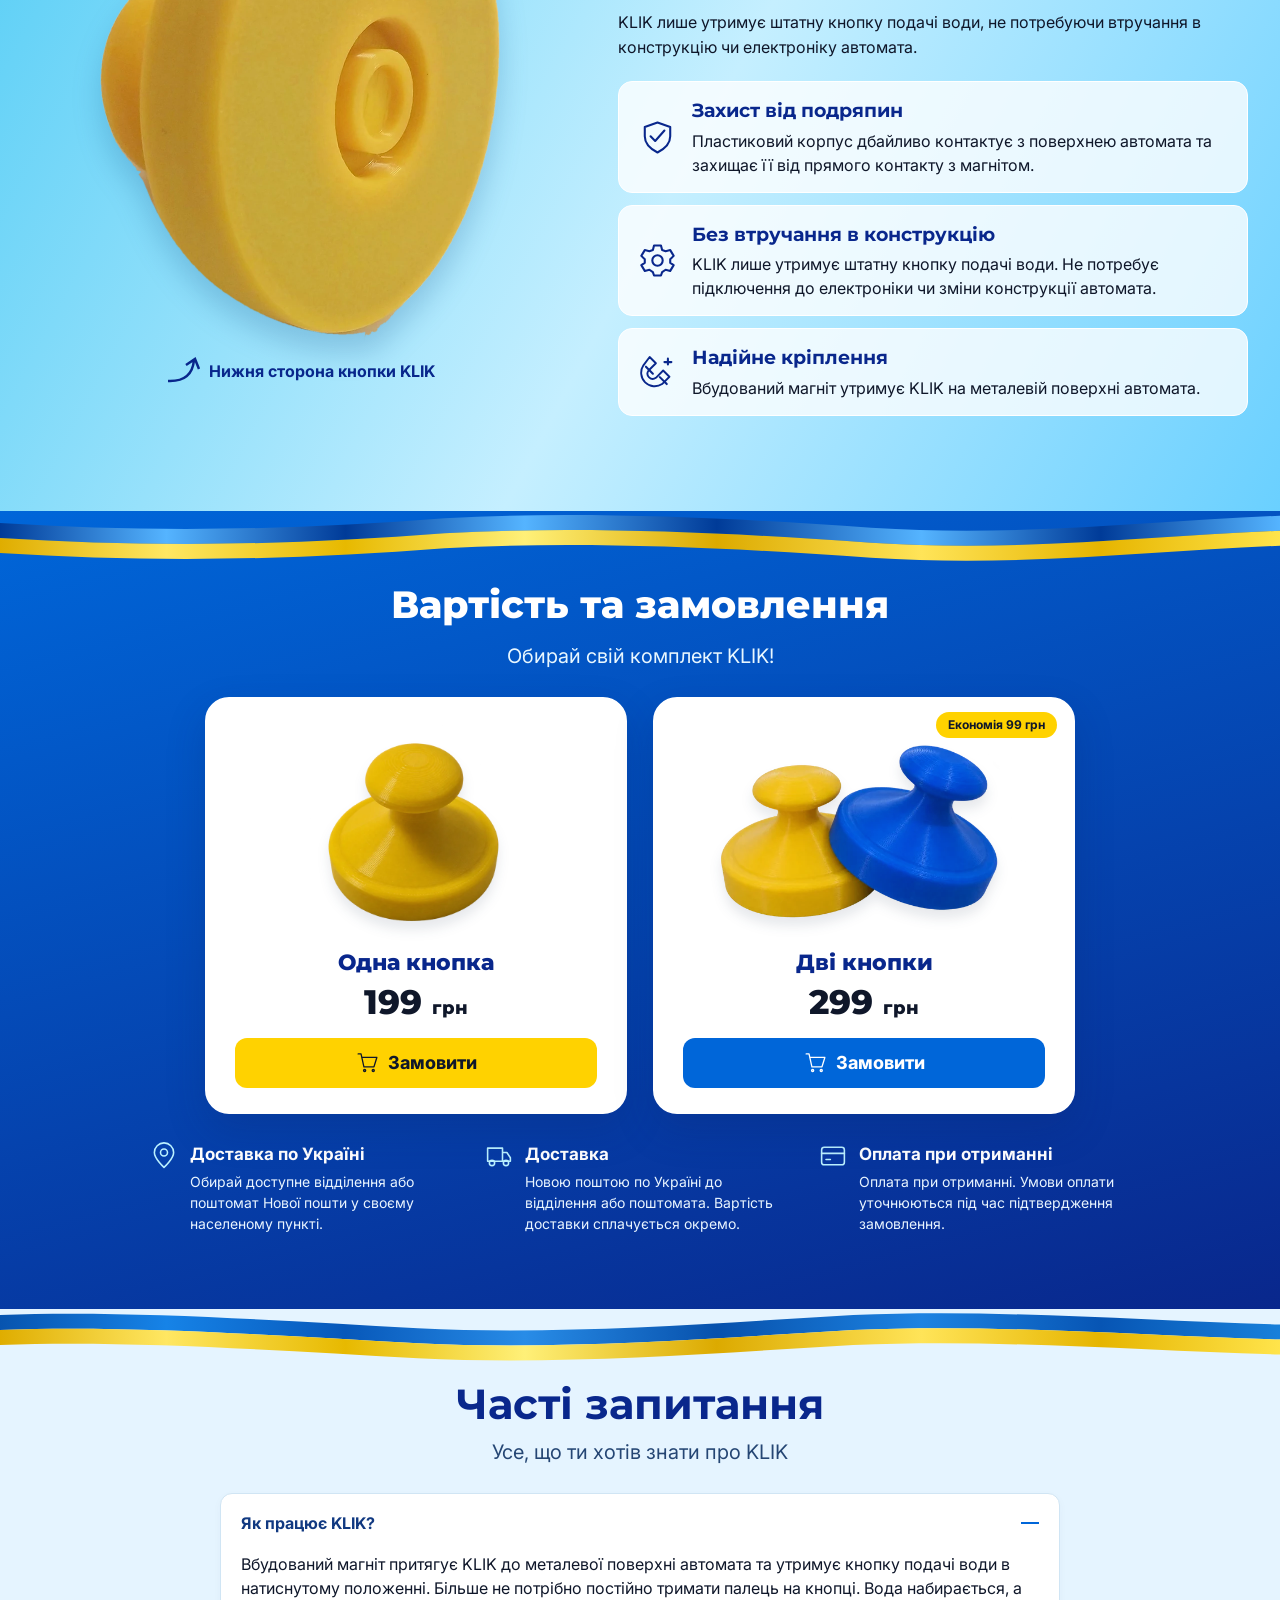
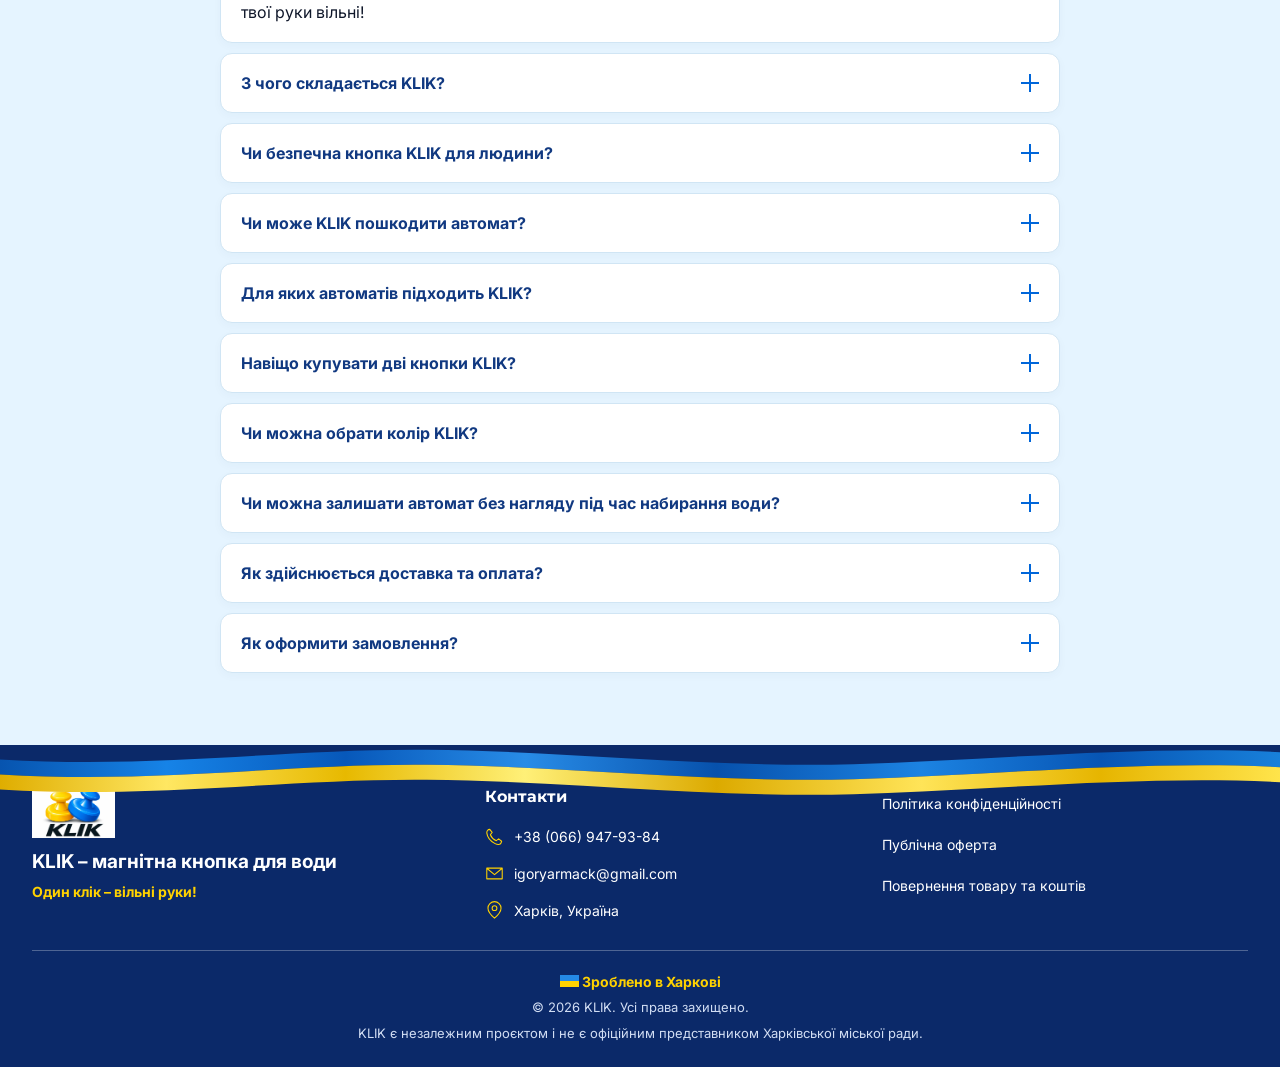
==== commit 506b5eee: "Add localized settlement placeholder to order form" ====
--- a/preview/index.html
+++ b/preview/index.html
@@ -129,7 +129,7 @@
 <dialog class="order-dialog" id="order-dialog" aria-labelledby="dialog-title" aria-describedby="order-service-note"><div class="dialog-shell"><header class="dialog-header"><h2 id="dialog-title" tabindex="-1" data-i18n="dialogTitle">Замовлення KLIK</h2><div class="dialog-tools"><div class="languages" role="group" aria-label="Мова сайту" data-i18n-label="language"><button type="button" data-language="uk" aria-pressed="true" lang="uk">UA</button><button type="button" data-language="ru" aria-pressed="false" lang="ru">RU</button></div><button class="dialog-close" type="button" aria-label="Закрити вікно" data-i18n-label="closeDialog"><svg class="icon" aria-hidden="true"><use href="#icon-close"/></svg></button></div></header>
 <form id="order-form" method="dialog" novalidate="novalidate"><fieldset class="package-fieldset"><legend data-i18n="choosePackage">Обери свій комплект</legend><div class="package-options"><label class="package-option"><input type="radio" name="quantity" value="1" checked="checked"/><span class="package-choice"><span class="selection-check" aria-hidden="true"><svg class="icon" aria-hidden="true"><use href="#icon-check"/></svg></span><strong data-i18n="one">Одна кнопка</strong><span class="package-price">199 <span data-i18n="currency">грн</span></span></span></label><label class="package-option"><input type="radio" name="quantity" value="2"/><span class="package-choice"><span class="selection-check" aria-hidden="true"><svg class="icon" aria-hidden="true"><use href="#icon-check"/></svg></span><strong data-i18n="two">Дві кнопки</strong><span class="package-price">299 <span data-i18n="currency">грн</span></span><span class="package-saving" data-i18n="saving">Економія 99 грн</span></span></label></div></fieldset>
 <div class="color-fieldsets"><fieldset class="color-fieldset" id="color-fieldset-1"><legend id="first-color-legend">Обери колір</legend><div class="color-options"><label class="color-option"><input type="radio" name="color1" value="yellow" checked="checked"/><span class="color-choice"><img src="assets/products/01-yellow-single-640-transparent.webp" width="64" height="64" alt="" loading="lazy"/><span data-i18n="yellow">Жовтий</span><span class="selection-check" aria-hidden="true"><svg class="icon" aria-hidden="true"><use href="#icon-check"/></svg></span></span></label><label class="color-option"><input type="radio" name="color1" value="blue"/><span class="color-choice"><img src="assets/products/02-blue-single-640-transparent.webp" width="64" height="64" alt="" loading="lazy"/><span data-i18n="blue">Синій</span><span class="selection-check" aria-hidden="true"><svg class="icon" aria-hidden="true"><use href="#icon-check"/></svg></span></span></label></div></fieldset><fieldset class="color-fieldset" id="color-fieldset-2" hidden="hidden"><legend data-i18n="colorTwo">Колір кнопки №2</legend><div class="color-options"><label class="color-option"><input type="radio" name="color2" value="yellow" checked="checked" disabled="disabled"/><span class="color-choice"><img src="assets/products/01-yellow-single-640-transparent.webp" width="64" height="64" alt="" loading="lazy"/><span data-i18n="yellow">Жовтий</span><span class="selection-check" aria-hidden="true"><svg class="icon" aria-hidden="true"><use href="#icon-check"/></svg></span></span></label><label class="color-option"><input type="radio" name="color2" value="blue" disabled="disabled"/><span class="color-choice"><img src="assets/products/02-blue-single-640-transparent.webp" width="64" height="64" alt="" loading="lazy"/><span data-i18n="blue">Синій</span><span class="selection-check" aria-hidden="true"><svg class="icon" aria-hidden="true"><use href="#icon-check"/></svg></span></span></label></div></fieldset></div><p class="blue-status" id="blue-status" role="status" hidden="hidden" data-i18n="blueStatus">Синій колір тимчасово недоступний.</p>
-<fieldset class="customer-fieldset"><legend data-i18n="customerDetails">Дані покупця</legend><div class="customer-fields"><div class="form-field"><label for="customer-name" data-i18n="customerName">Ім’я та прізвище</label><input id="customer-name" name="customer-name" type="text" autocomplete="name" maxlength="80" required="required" aria-describedby="customer-name-error"/><span class="field-error" id="customer-name-error" hidden="hidden"></span></div><div class="form-field"><label for="customer-phone" data-i18n="customerPhone">Номер телефону</label><input id="customer-phone" name="customer-phone" type="tel" autocomplete="tel" maxlength="25" required="required" aria-describedby="customer-phone-error" inputmode="tel" placeholder="+380 (__) ___-__-__"/><span class="field-error" id="customer-phone-error" hidden="hidden"></span></div><div class="form-field"><label for="customer-city" data-i18n="customerCity">Місто</label><div class="directory-control"><input id="customer-city" name="customer-city" type="text" autocomplete="off" maxlength="80" required="required" aria-describedby="city-status" role="combobox" aria-autocomplete="list" aria-expanded="false" aria-controls="city-options"/><div id="city-options" class="directory-list" role="listbox" hidden="hidden"></div></div><span id="city-status" class="directory-status" role="status"></span></div><div class="form-field"><label for="customer-branch" data-i18n="customerBranch">Відділення Нової пошти</label><div class="directory-control"><input id="customer-branch" name="customer-branch" type="text" autocomplete="off" maxlength="180" required="required" aria-describedby="customer-branch-error branch-status" role="combobox" aria-autocomplete="list" aria-expanded="false" aria-controls="branch-options"/><div id="branch-options" class="directory-list" role="listbox" hidden="hidden"></div></div><span id="branch-status" class="directory-status" role="status"></span><span class="field-error" id="customer-branch-error" hidden="hidden"></span></div></div></fieldset><div class="order-summary"><span data-i18n="totalLabel">До сплати</span><output id="order-total" aria-live="polite">199 грн</output></div><div class="payment-note"><svg class="icon" aria-hidden="true"><use href="#icon-pay"/></svg><div><p data-i18n="modalPay">Оплата при отриманні.</p><p data-i18n="shippingExcluded">Вартість доставки сплачується окремо.</p></div></div>
+<fieldset class="customer-fieldset"><legend data-i18n="customerDetails">Дані покупця</legend><div class="customer-fields"><div class="form-field"><label for="customer-name" data-i18n="customerName">Ім’я та прізвище</label><input id="customer-name" name="customer-name" type="text" autocomplete="name" maxlength="80" required="required" aria-describedby="customer-name-error"/><span class="field-error" id="customer-name-error" hidden="hidden"></span></div><div class="form-field"><label for="customer-phone" data-i18n="customerPhone">Номер телефону</label><input id="customer-phone" name="customer-phone" type="tel" autocomplete="tel" maxlength="25" required="required" aria-describedby="customer-phone-error" inputmode="tel" placeholder="+380 (__) ___-__-__"/><span class="field-error" id="customer-phone-error" hidden="hidden"></span></div><div class="form-field"><label for="customer-city" data-i18n="customerCity">Місто</label><div class="directory-control"><input id="customer-city" name="customer-city" placeholder="Почни вводити, наприклад, Харків" type="text" autocomplete="off" maxlength="80" required="required" aria-describedby="city-status" role="combobox" aria-autocomplete="list" aria-expanded="false" aria-controls="city-options"/><div id="city-options" class="directory-list" role="listbox" hidden="hidden"></div></div><span id="city-status" class="directory-status" role="status"></span></div><div class="form-field"><label for="customer-branch" data-i18n="customerBranch">Відділення Нової пошти</label><div class="directory-control"><input id="customer-branch" name="customer-branch" type="text" autocomplete="off" maxlength="180" required="required" aria-describedby="customer-branch-error branch-status" role="combobox" aria-autocomplete="list" aria-expanded="false" aria-controls="branch-options"/><div id="branch-options" class="directory-list" role="listbox" hidden="hidden"></div></div><span id="branch-status" class="directory-status" role="status"></span><span class="field-error" id="customer-branch-error" hidden="hidden"></span></div></div></fieldset><div class="order-summary"><span data-i18n="totalLabel">До сплати</span><output id="order-total" aria-live="polite">199 грн</output></div><div class="payment-note"><svg class="icon" aria-hidden="true"><use href="#icon-pay"/></svg><div><p data-i18n="modalPay">Оплата при отриманні.</p><p data-i18n="shippingExcluded">Вартість доставки сплачується окремо.</p></div></div>
 <div class="consent"><input id="order-consent" type="checkbox" required="required" aria-labelledby="consent-text" aria-describedby="order-consent-error"/>
   <div id="consent-text"><label for="order-consent" data-i18n="agreeStart">Я ознайомився(-лася) з умовами</label> <button type="button" class="legal-link" data-document-open="offer" aria-haspopup="dialog" aria-controls="legal-dialog" data-i18n="agreeOffer">публічної оферти</button>, <button type="button" class="legal-link" data-document-open="privacy" aria-haspopup="dialog" aria-controls="legal-dialog" data-i18n="agreePrivacy">політикою конфіденційності</button> <span data-i18n="agreeAnd">та</span> <button type="button" class="legal-link" data-document-open="returns" aria-haspopup="dialog" aria-controls="legal-dialog" data-i18n="agreeReturns">умовами повернення товару</button>.</div>
   <p class="field-error" id="order-consent-error" hidden="hidden"></p>
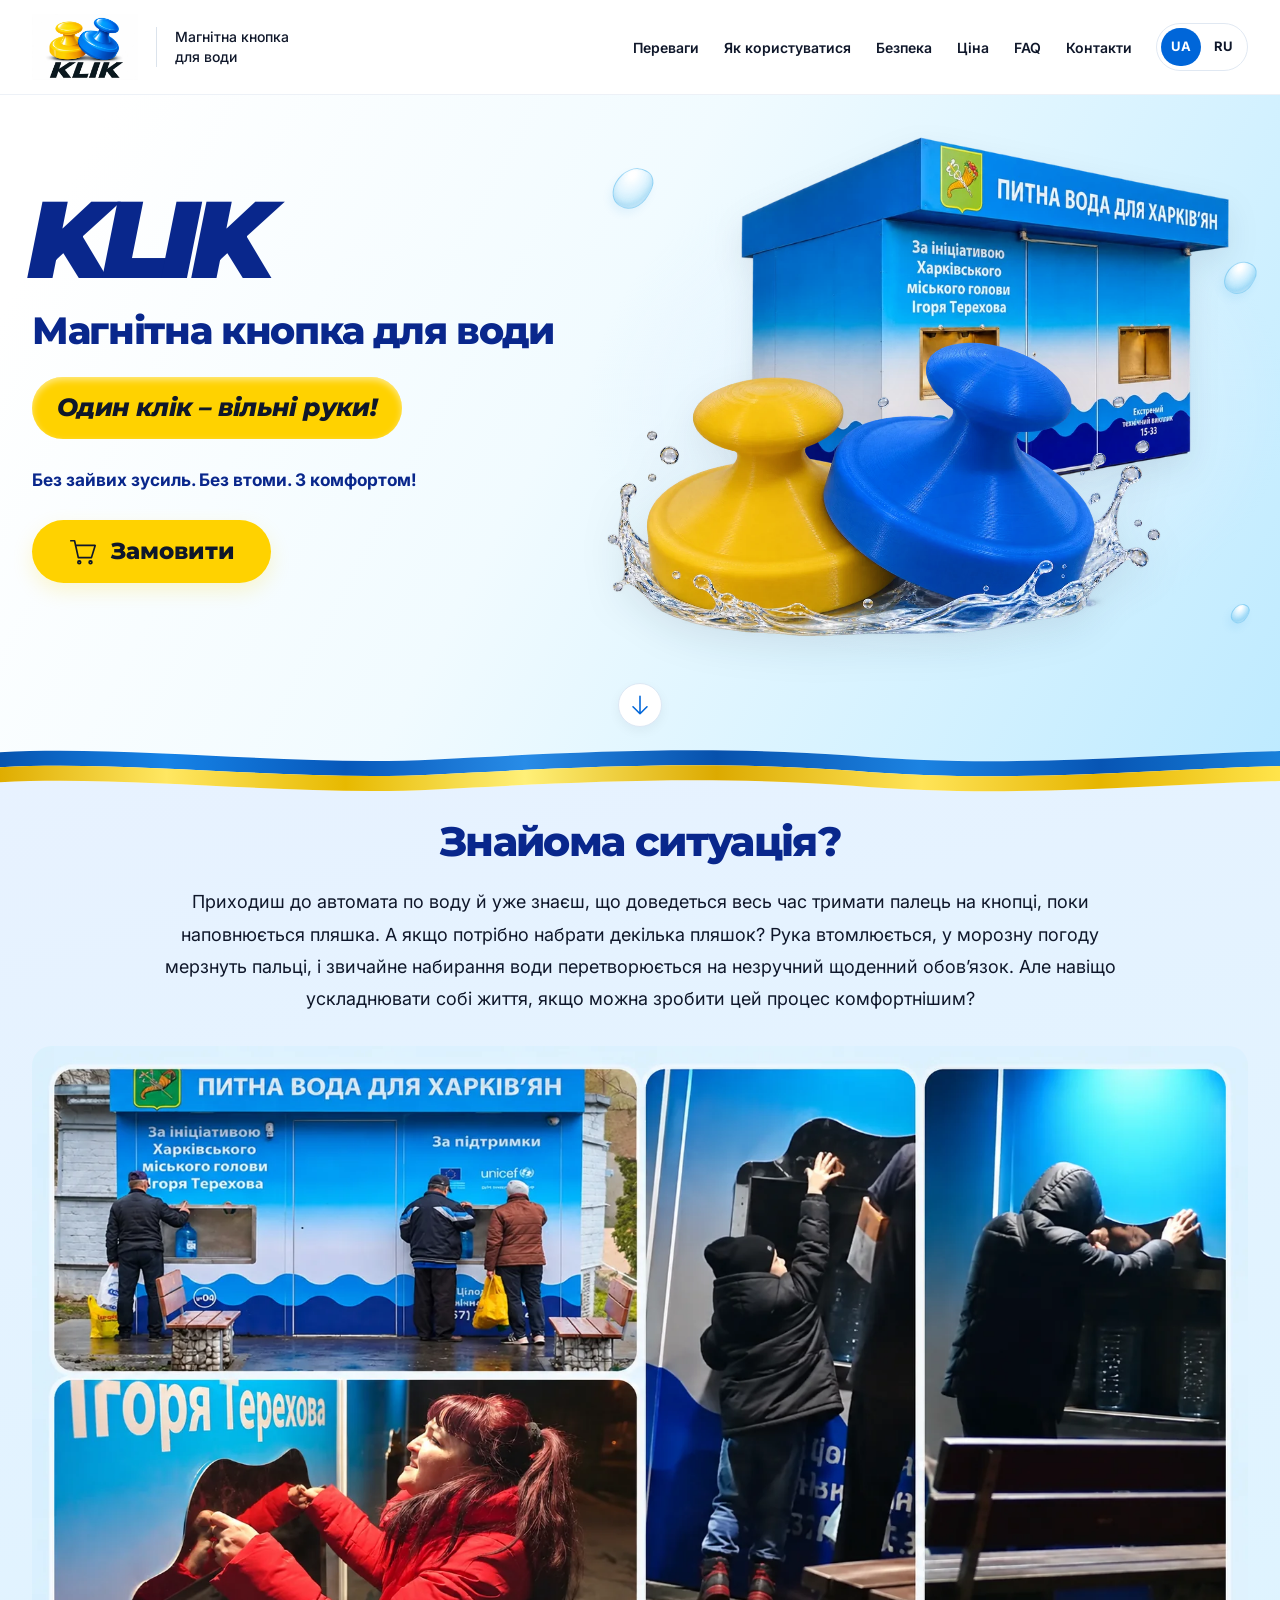
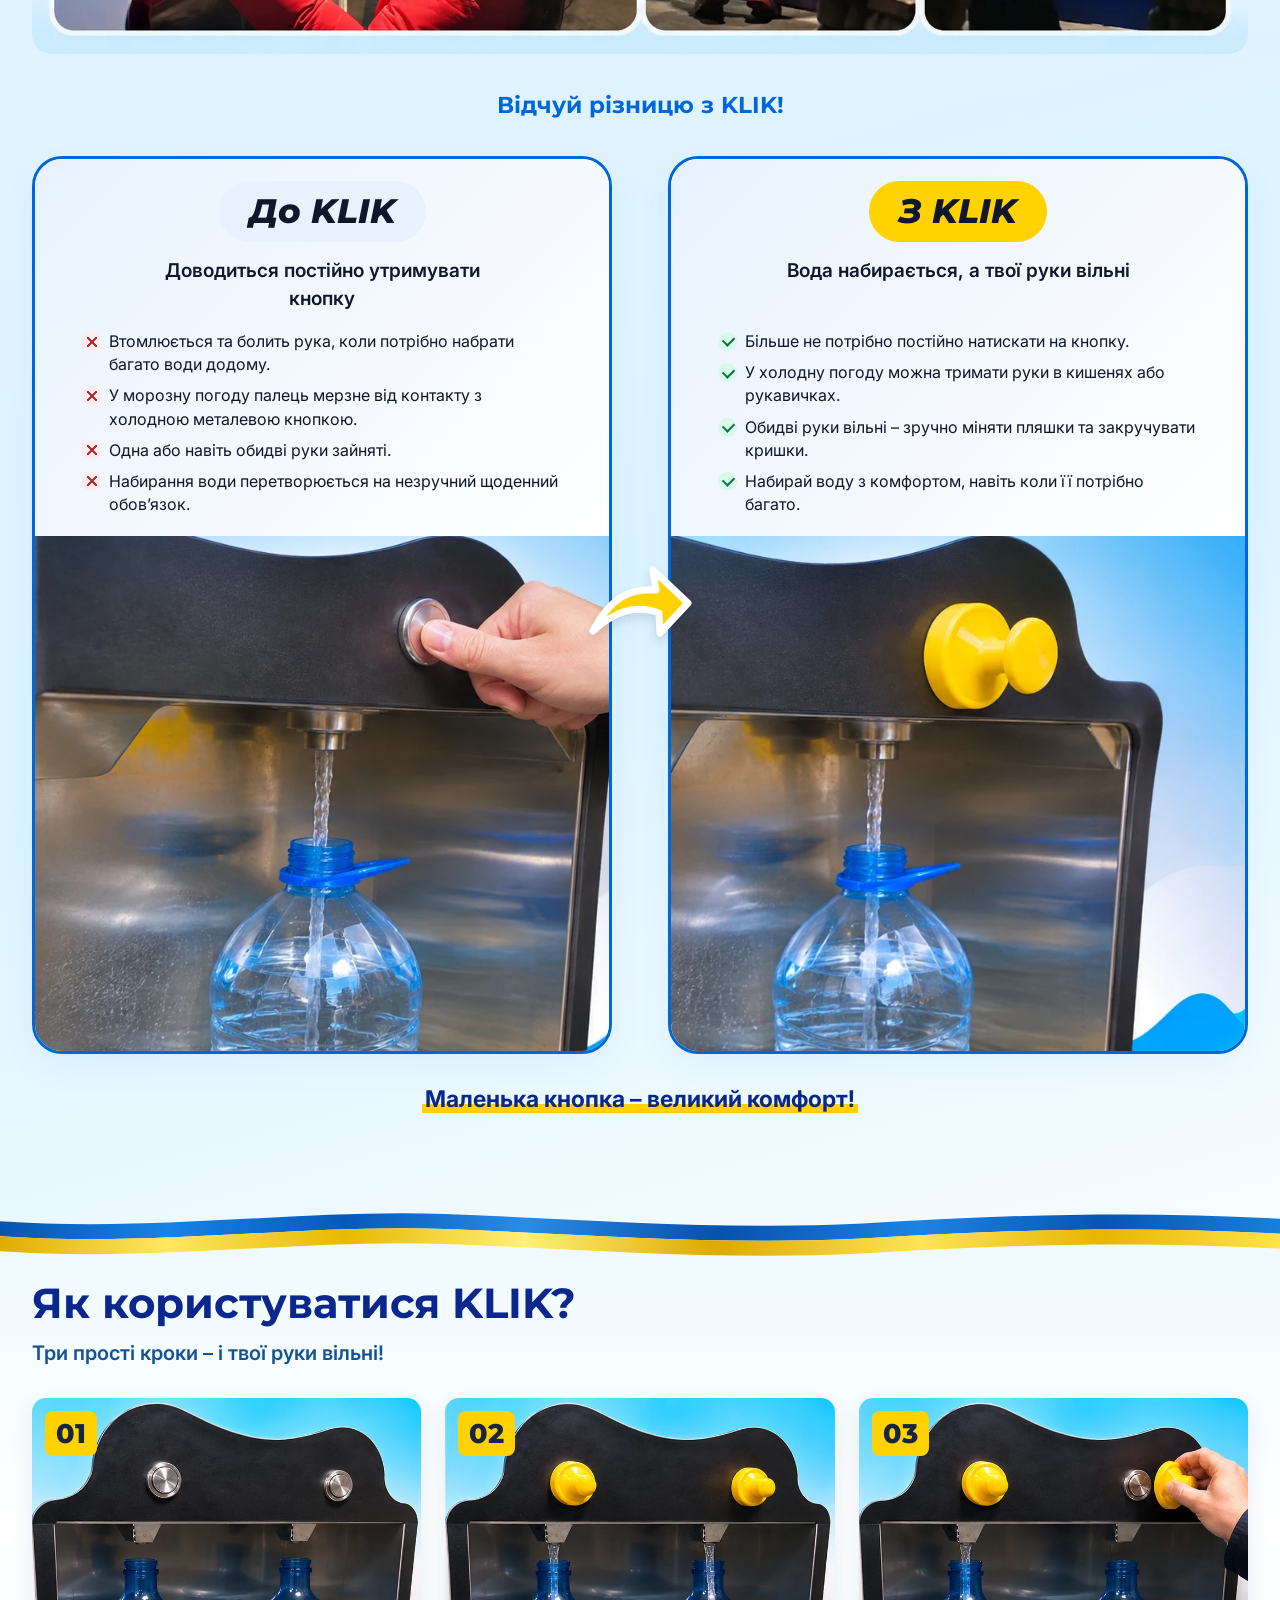
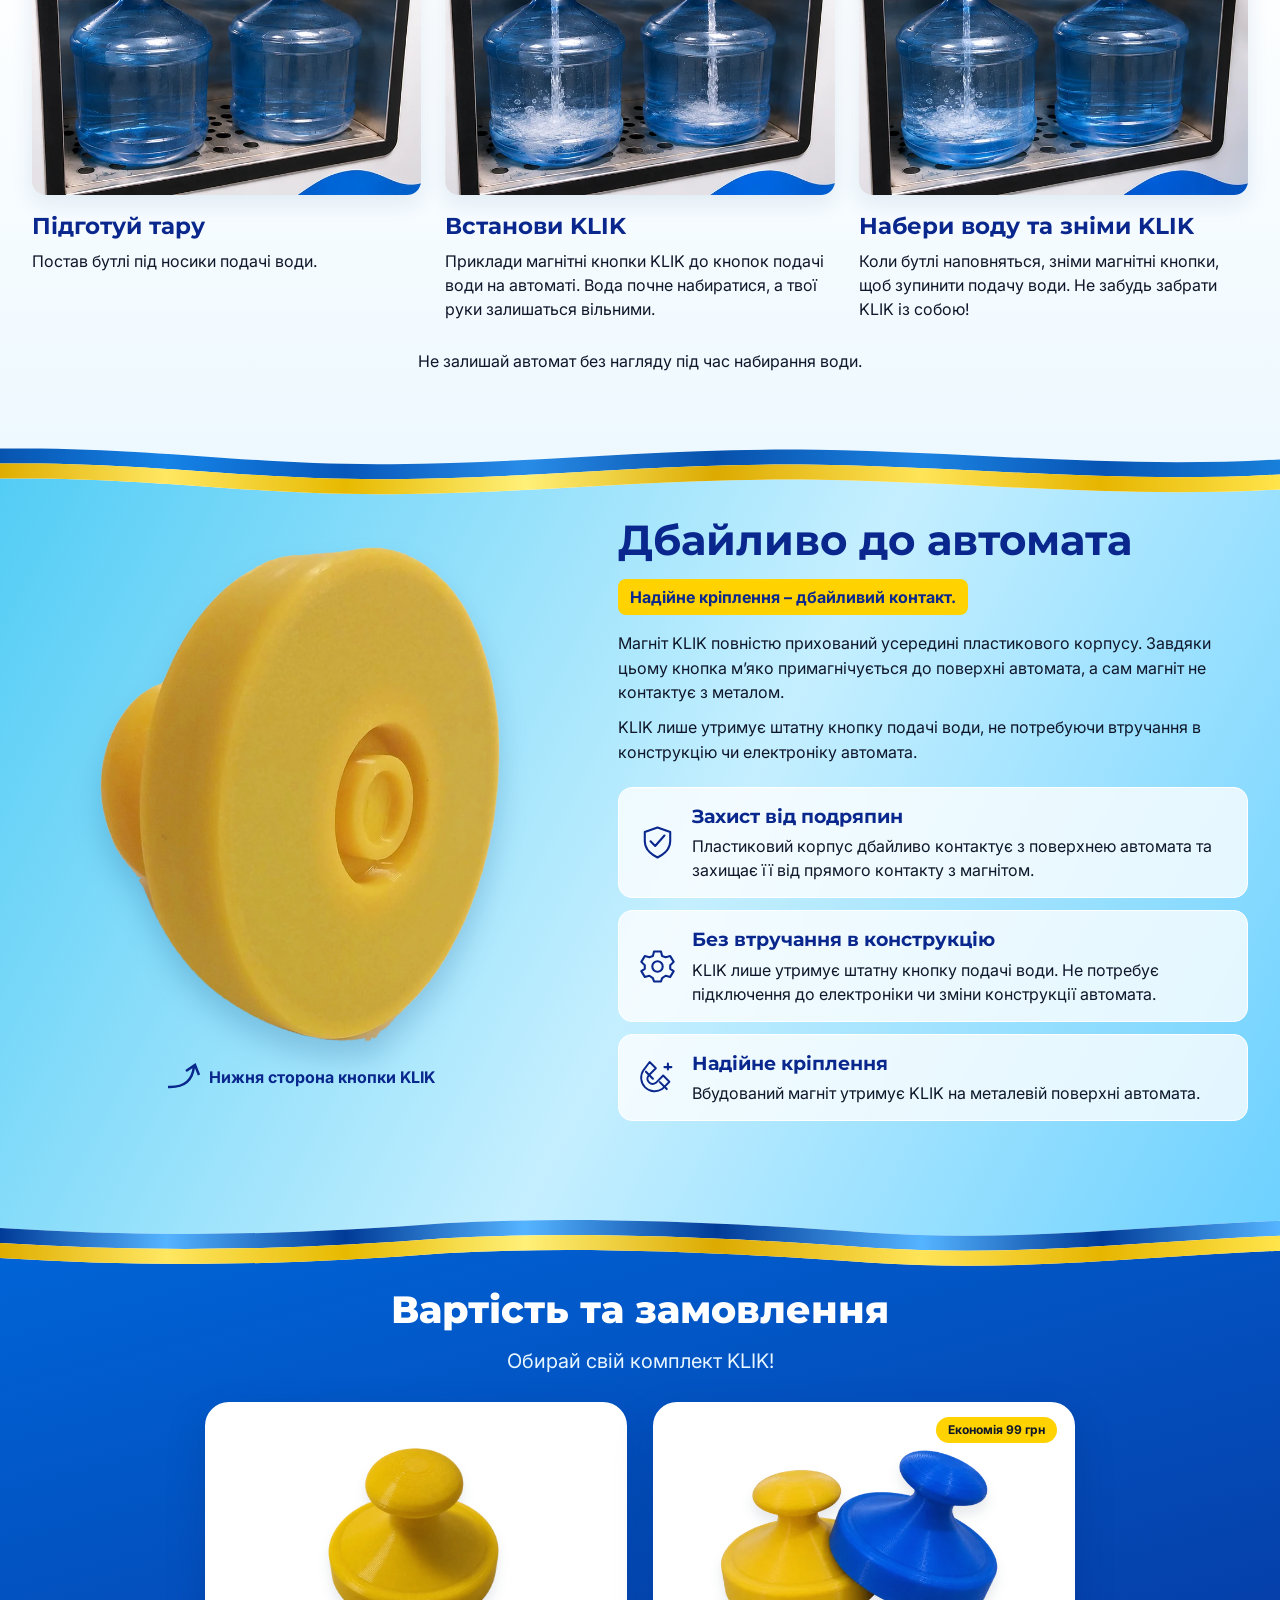
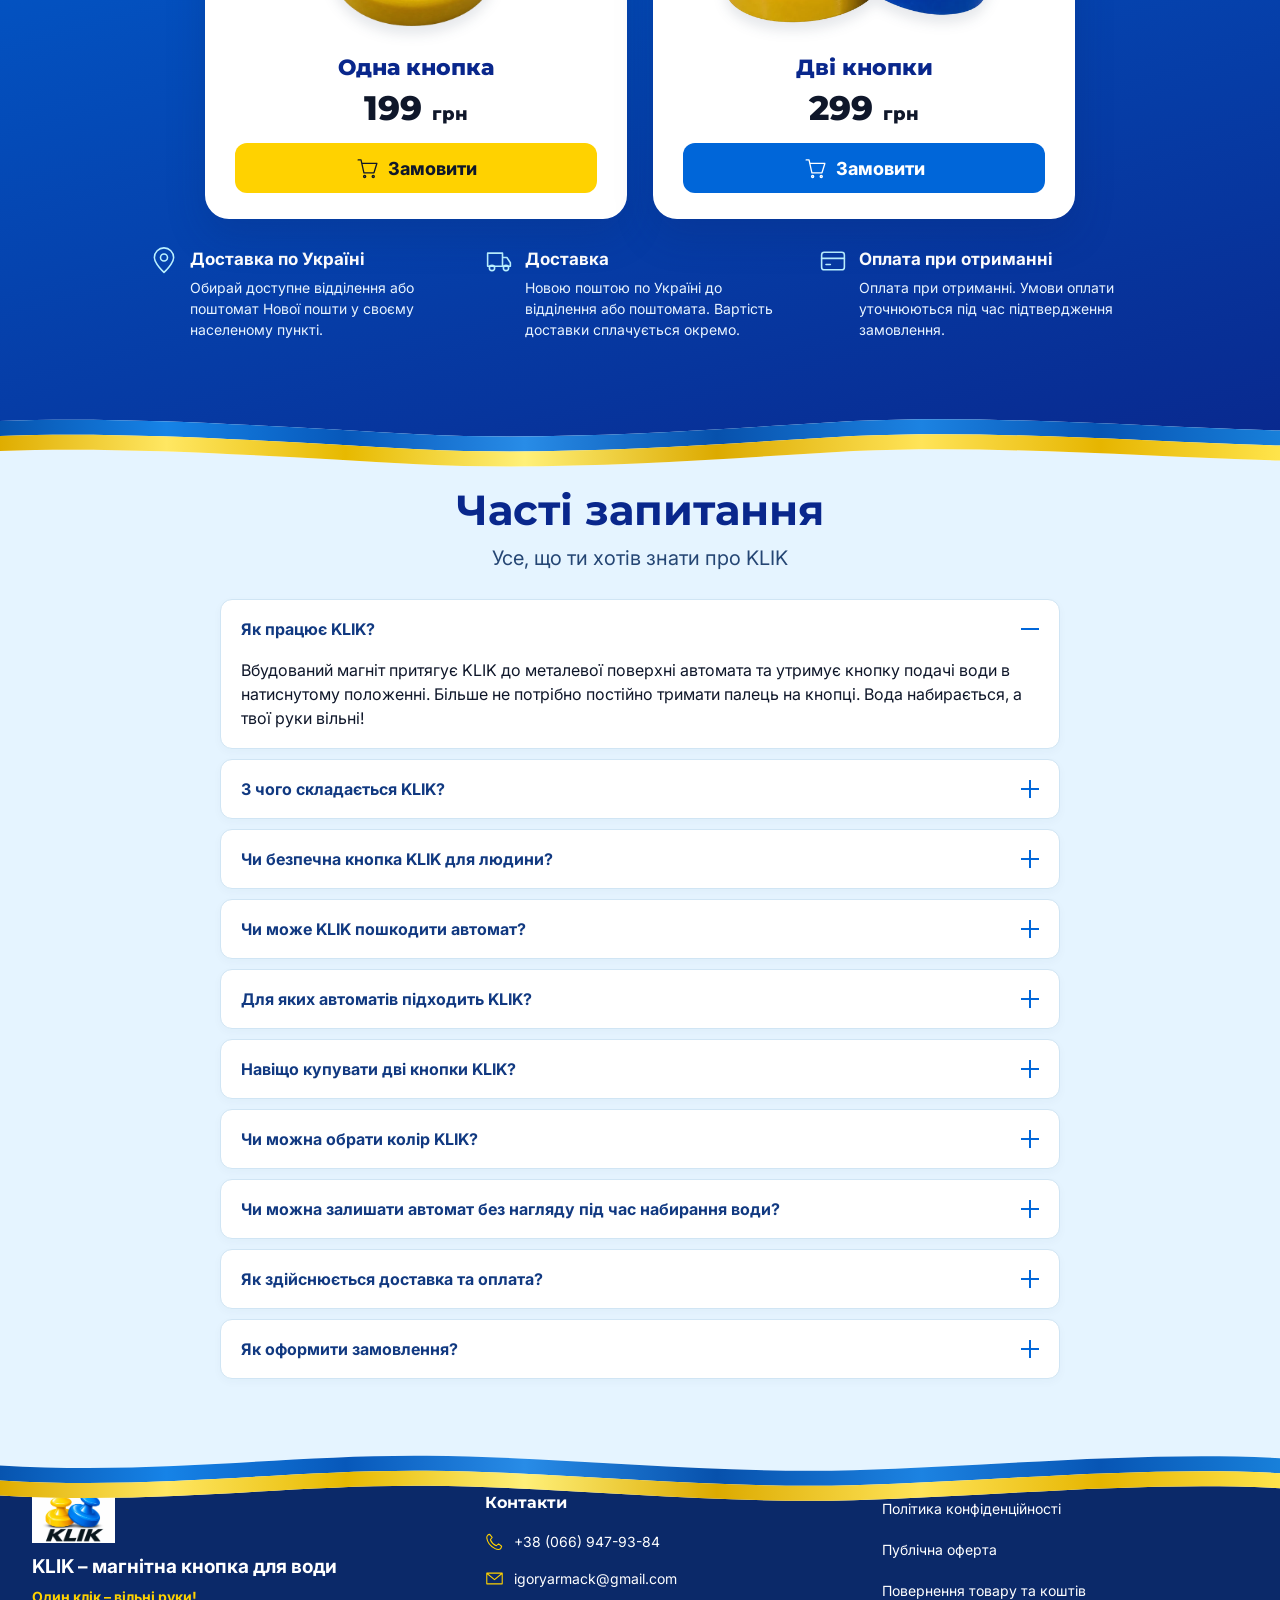
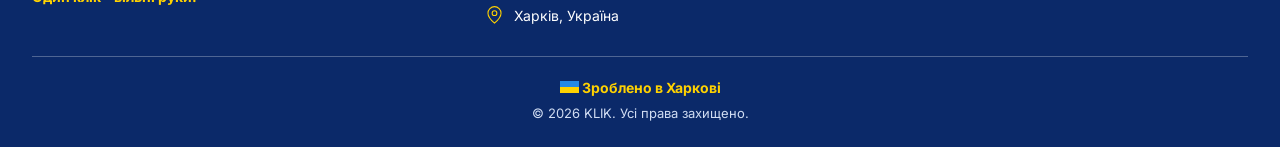
==== commit 5700e8aa: "Refine section boundaries and add approved KLIK problem collage" ====
--- a/preview/index.html
+++ b/preview/index.html
@@ -1,5 +1,5 @@
 <!doctype html>
-<html lang="uk"><head><base href="../"/><meta charset="utf-8"/><meta name="viewport" content="width=device-width, initial-scale=1"/><title>KLIK – Магнітна кнопка для води</title><meta name="description" content="Магнітна кнопка KLIK для автоматів питної води. Один клік – вільні руки! Одна кнопка – 199 грн, дві – 299 грн."/><meta name="theme-color" content="#e5f4ff"/><meta property="og:type" content="website"/><meta property="og:locale" content="uk_UA"/><meta property="og:title" content="KLIK – Магнітна кнопка для води"/><meta property="og:description" content="Магнітна кнопка KLIK для автоматів питної води. Один клік – вільні руки! Одна кнопка – 199 грн, дві – 299 грн."/><meta property="og:image" content="https://raw.githubusercontent.com/nosmokingset-stack/KLIK/06388e1b86cc8d621100590d82e1b7a8e948b238/assets/products/07-hero-water-1200-white.webp"/><meta property="og:url" content="https://klickkhua.blogspot.com/"/><link rel="canonical" href="https://klickkhua.blogspot.com/"/><link rel="preconnect" href="https://fonts.googleapis.com"/><link rel="preconnect" href="https://fonts.gstatic.com" crossorigin="anonymous"/><link href="https://fonts.googleapis.com/css2?family=Inter:wght@400;500;600;700&amp;family=Montserrat:ital,wght@0,700;0,800;0,900;1,800;1,900&amp;display=swap" rel="stylesheet"/><link rel="stylesheet" href="site.css"/><link rel="stylesheet" href="styles-v1.2.css"/><link rel="stylesheet" href="styles-v1.3.css"/><link rel="stylesheet" href="styles-v1.4.css"/><link rel="stylesheet" href="styles-v1.5.css"/><link rel="stylesheet" href="styles-directory.css"/></head><body><a class="skip" href="#main" data-i18n="skip">До основного вмісту</a>
+<html lang="uk"><head><base href="../"/><meta charset="utf-8"/><meta name="viewport" content="width=device-width, initial-scale=1"/><title>KLIK – Магнітна кнопка для води</title><meta name="description" content="Магнітна кнопка KLIK для автоматів питної води. Один клік – вільні руки! Одна кнопка – 199 грн, дві – 299 грн."/><meta name="theme-color" content="#e5f4ff"/><meta property="og:type" content="website"/><meta property="og:locale" content="uk_UA"/><meta property="og:title" content="KLIK – Магнітна кнопка для води"/><meta property="og:description" content="Магнітна кнопка KLIK для автоматів питної води. Один клік – вільні руки! Одна кнопка – 199 грн, дві – 299 грн."/><meta property="og:image" content="https://raw.githubusercontent.com/nosmokingset-stack/KLIK/92456d3ceaa2ce6de5500931e40b2a7896ff46e3/assets/products/07-hero-water-1200-white.webp"/><meta property="og:url" content="https://klickkhua.blogspot.com/"/><link rel="canonical" href="https://klickkhua.blogspot.com/"/><link rel="preconnect" href="https://fonts.googleapis.com"/><link rel="preconnect" href="https://fonts.gstatic.com" crossorigin="anonymous"/><link href="https://fonts.googleapis.com/css2?family=Inter:wght@400;500;600;700&amp;family=Montserrat:ital,wght@0,700;0,800;0,900;1,800;1,900&amp;display=swap" rel="stylesheet"/><link rel="stylesheet" href="site.css"/><link rel="stylesheet" href="styles-v1.2.css"/><link rel="stylesheet" href="styles-v1.3.css"/><link rel="stylesheet" href="styles-v1.4.css"/><link rel="stylesheet" href="styles-v1.5.css"/><link rel="stylesheet" href="styles-directory.css"/><link rel="stylesheet" href="styles-design.css"/></head><body><a class="skip" href="#main" data-i18n="skip">До основного вмісту</a>
 <svg xmlns="http://www.w3.org/2000/svg" width="0" height="0" style="position:absolute" aria-hidden="true"><defs>
  <symbol id="icon-cart" viewBox="0 0 32 32"><path d="M3 4h4l4 18h14l4-13H8M12 26h.01M24 26h.01"/><circle cx="12" cy="27" r="1.5"/><circle cx="24" cy="27" r="1.5"/></symbol>
  <symbol id="icon-hand" viewBox="0 0 32 32"><path d="M12 18V6a2 2 0 0 1 4 0v10-3a2 2 0 0 1 4 0v4-2a2 2 0 0 1 4 0v3-1a2 2 0 0 1 4 0v6c0 5-3 7-7 7h-3c-3 0-4-2-6-4l-5-7a2 2 0 0 1 3-3l2 2Z"/></symbol>
@@ -31,7 +31,7 @@
 <section id="hero" class="hero" aria-labelledby="hero-title"><div class="container">
  <div class="hero-grid">
   <div class="hero-copy reveal"><div class="wordmark" aria-hidden="true">KLIK</div><h1 id="hero-title" data-i18n="product">Магнітна кнопка для води</h1><p class="slogan" data-i18n="slogan">Один клік – вільні руки!</p>
-   <ul class="hero-benefits"><li><svg class="icon" aria-hidden="true"><use href="#icon-hand"/></svg><span data-i18n="easy">Зручно та просто</span></li><li><svg class="icon" aria-hidden="true"><use href="#icon-feather"/></svg><span data-i18n="effort">Без зайвих зусиль</span></li><li><svg class="icon" aria-hidden="true"><use href="#icon-clock"/></svg><span data-i18n="time">Економія часу</span></li></ul>
+   <p class="hero-comfort" data-i18n="howEnd">Без зайвих зусиль. Без втоми. З комфортом!</p>
    <a class="button" href="#order"><svg class="icon" aria-hidden="true"><use href="#icon-cart"/></svg><span data-i18n="order">Замовити</span></a>
   </div>
   <figure class="hero-visual hero-composition reveal"><img class="hero-kiosk" fetchpriority="high" src="assets/water-stations/kiosk-approved-v1.2-1200.webp" srcset="assets/water-stations/kiosk-approved-v1.2-800.webp 800w, assets/water-stations/kiosk-approved-v1.2-1200.webp 1200w" sizes="(max-width:600px) 90vw, 43vw" width="1200" height="800" decoding="async" alt="Харківський кіоск «Питна вода для харків’ян»" data-i18n-alt="kioskAlt"/><span class="drop drop-one" aria-hidden="true"></span><span class="drop drop-two" aria-hidden="true"></span><span class="drop drop-three" aria-hidden="true"></span><img class="hero-image" src="assets/products/07-hero-water-1200-transparent.webp" srcset="assets/products/07-hero-water-640-transparent.webp 640w, assets/products/07-hero-water-1200-transparent.webp 1200w" sizes="(max-width:600px) 100vw, 55vw" width="1200" height="675" fetchpriority="high" decoding="async" alt="Жовта магнітна кнопка KLIK та цифрова візуалізація синьої кнопки з декоративними бризками води" data-i18n-alt="heroAlt"/></figure>
@@ -44,7 +44,10 @@
 
 <!-- PROBLEM START -->
 <section class="problem" id="problem" aria-labelledby="problem-title"><svg class="section-ribbon" xmlns="http://www.w3.org/2000/svg" viewBox="0 0 1440 80" preserveAspectRatio="none" aria-hidden="true" focusable="false"><defs><linearGradient id="flag-blue-1" x1="0" y1="0" x2="1" y2="0"><stop offset="0%" stop-color="#0754af"/><stop offset="13%" stop-color="#1683e7"/><stop offset="27%" stop-color="#0758ba"/><stop offset="41%" stop-color="#288ce7"/><stop offset="56%" stop-color="#0751ac"/><stop offset="72%" stop-color="#1c83e2"/><stop offset="86%" stop-color="#0755b4"/><stop offset="100%" stop-color="#1880da"/></linearGradient><linearGradient id="flag-yellow-1" x1="0" y1="0" x2="1" y2="0"><stop offset="0%" stop-color="#dfad00"/><stop offset="13%" stop-color="#ffe762"/><stop offset="27%" stop-color="#e7b900"/><stop offset="41%" stop-color="#fff078"/><stop offset="56%" stop-color="#dcaa00"/><stop offset="72%" stop-color="#ffe458"/><stop offset="86%" stop-color="#e6b500"/><stop offset="100%" stop-color="#ffe44b"/></linearGradient></defs><path d="M0 9.600000000000001 C150 0 330 28.8 490 19.200000000000003 C650 9.600000000000001 790 0 960 14.4 C1140 32 1280 12.8 1440 8 L1440 28 C1280 32.8 1140 52 960 34.4 C790 20 650 29.6 490 39.2 C330 48.8 150 20 0 29.6 Z" fill="url(#flag-blue-1)"/><path d="M0 29.6 C150 20 330 48.8 490 39.2 C650 29.6 790 20 960 34.4 C1140 52 1280 32.8 1440 28 L1440 48 C1280 52.8 1140 72 960 54.4 C790 40 650 49.6 490 59.2 C330 68.8 150 40 0 49.6 Z" fill="url(#flag-yellow-1)"/></svg><div class="container">
- <div class="problem-heading compare-piece"><h2 id="problem-title" data-i18n="problem">Знайома ситуація?</h2><p class="problem-subtitle" data-i18n="difference">Відчуй різницю з KLIK!</p></div>
+ <div class="problem-heading compare-piece"><h2 id="problem-title" data-i18n="problem">Знайома ситуація?</h2></div>
+ <p class="problem-introduction compare-piece" data-i18n="problemIntroduction">Приходиш до автомата по воду й уже знаєш, що доведеться весь час тримати палець на кнопці, поки наповнюється пляшка. А якщо потрібно набрати декілька пляшок? Рука втомлюється, у морозну погоду мерзнуть пальці, і звичайне набирання води перетворюється на незручний щоденний обов’язок. Але навіщо ускладнювати собі життя, якщо можна зробити цей процес комфортнішим?</p>
+ <figure class="problem-collage compare-piece"><img src="assets/problem/water-collage-1774.webp" srcset="assets/problem/water-collage-800.webp 800w, assets/problem/water-collage-1774.webp 1774w" sizes="(max-width:650px) calc(100vw - 32px), (max-width:1304px) calc(100vw - 64px), 1240px" width="1774" height="887" loading="lazy" decoding="async" alt="Затверджений фотоколаж зі сценами набирання води біля харківських автоматів" data-i18n-alt="collageAlt"/></figure>
+ <p class="problem-subtitle compare-piece" data-i18n="difference">Відчуй різницю з KLIK!</p>
  <div class="comparison-grid">
   <article class="comparison-card comparison-before compare-piece"><div class="comparison-copy"><h3><span data-i18n="before">До KLIK</span></h3><p data-i18n="beforeDescription">Доводиться постійно утримувати кнопку</p>
     <ul class="comparison-list"><li data-i18n="before1">Втомлюється та болить рука, коли потрібно набрати багато води додому.</li>
@@ -59,7 +62,6 @@
       <li data-i18n="after4">Набирай воду з комфортом, навіть коли її потрібно багато.</li></ul></div><img src="assets/comparisons/after-720.webp" srcset="assets/comparisons/after-480.webp 480w, assets/comparisons/after-720.webp 714w" sizes="(max-width: 650px) calc(100vw - 32px), (max-width: 1300px) 44vw, 570px" width="714" height="640" loading="lazy" decoding="async" alt="Демонстраційна візуалізація: жовта кнопка KLIK на автоматі, вода надходить у пляшку без руки" data-i18n-alt="afterAlt"/></article>
  </div>
  <p class="comparison-end"><strong data-i18n="compareEnd">Маленька кнопка – великий комфорт!</strong></p>
- <p class="comparison-note" data-i18n="comparisonNote">Демонстраційна цифрова візуалізація, а не фотографія випробувань. Сумісність із конкретним автоматом потребує перевірки.</p>
 </div></section>
 <!-- PROBLEM END -->
 <section class="how section-band" id="how-to-use" aria-labelledby="how-title"><svg class="section-ribbon" xmlns="http://www.w3.org/2000/svg" viewBox="0 0 1440 80" preserveAspectRatio="none" aria-hidden="true" focusable="false"><defs><linearGradient id="flag-blue-2" x1="0" y1="0" x2="1" y2="0"><stop offset="0%" stop-color="#0754af"/><stop offset="13%" stop-color="#1683e7"/><stop offset="27%" stop-color="#0758ba"/><stop offset="41%" stop-color="#288ce7"/><stop offset="56%" stop-color="#0751ac"/><stop offset="72%" stop-color="#1c83e2"/><stop offset="86%" stop-color="#0755b4"/><stop offset="100%" stop-color="#1880da"/></linearGradient><linearGradient id="flag-yellow-2" x1="0" y1="0" x2="1" y2="0"><stop offset="0%" stop-color="#dfad00"/><stop offset="13%" stop-color="#ffe762"/><stop offset="27%" stop-color="#e7b900"/><stop offset="41%" stop-color="#fff078"/><stop offset="56%" stop-color="#dcaa00"/><stop offset="72%" stop-color="#ffe458"/><stop offset="86%" stop-color="#e6b500"/><stop offset="100%" stop-color="#ffe44b"/></linearGradient></defs><path d="M0 17.6 C175 32 340 1.6 500 8 C650 14.4 810 30.400000000000002 970 20.8 C1120 9.600000000000001 1280 3.2 1440 14.4 L1440 34.4 C1280 23.2 1120 29.6 970 40.8 C810 50.400000000000006 650 34.4 500 28 C340 21.6 175 52 0 37.6 Z" fill="url(#flag-blue-2)"/><path d="M0 37.6 C175 52 340 21.6 500 28 C650 34.4 810 50.400000000000006 970 40.8 C1120 29.6 1280 23.2 1440 34.4 L1440 54.4 C1280 43.2 1120 49.6 970 60.8 C810 70.4 650 54.4 500 48 C340 41.6 175 72 0 57.6 Z" fill="url(#flag-yellow-2)"/></svg><div class="container">
@@ -72,8 +74,7 @@
     <li><figure><img src="assets/how-to/step-03.webp" width="710" height="724" loading="lazy" decoding="async" alt="Праву кнопку знято, вода надходить лише в лівий бутель" data-i18n-alt="alt3"/><span aria-hidden="true">03</span></figure>
       <h3 data-i18n="step3">Набери воду та зніми KLIK</h3><p data-i18n="desc3">Коли бутлі наповняться, зніми магнітні кнопки, щоб зупинити подачу води. Не забудь забрати KLIK із собою!</p></li>
   </ol>
-  <p class="visual-caption" data-i18n="visual">Демонстраційна візуалізація</p>
-  <div class="how-end"><strong data-i18n="howEnd">Без зайвих зусиль. Без втоми. З комфортом!</strong> <p data-i18n="watch">Не залишай автомат без нагляду під час набирання води.</p></div>
+  <div class="how-end"><p data-i18n="watch">Не залишай автомат без нагляду під час набирання води.</p></div>
 </div></section>
 <section class="care section-band" id="care" aria-labelledby="care-title"><svg class="section-ribbon" xmlns="http://www.w3.org/2000/svg" viewBox="0 0 1440 80" preserveAspectRatio="none" aria-hidden="true" focusable="false"><defs><linearGradient id="flag-blue-3" x1="0" y1="0" x2="1" y2="0"><stop offset="0%" stop-color="#0754af"/><stop offset="13%" stop-color="#1683e7"/><stop offset="27%" stop-color="#0758ba"/><stop offset="41%" stop-color="#288ce7"/><stop offset="56%" stop-color="#0751ac"/><stop offset="72%" stop-color="#1c83e2"/><stop offset="86%" stop-color="#0755b4"/><stop offset="100%" stop-color="#1880da"/></linearGradient><linearGradient id="flag-yellow-3" x1="0" y1="0" x2="1" y2="0"><stop offset="0%" stop-color="#dfad00"/><stop offset="13%" stop-color="#ffe762"/><stop offset="27%" stop-color="#e7b900"/><stop offset="41%" stop-color="#fff078"/><stop offset="56%" stop-color="#dcaa00"/><stop offset="72%" stop-color="#ffe458"/><stop offset="86%" stop-color="#e6b500"/><stop offset="100%" stop-color="#ffe44b"/></linearGradient></defs><path d="M0 4.800000000000001 C165 1.6 280 27.200000000000003 440 25.6 C610 24 750 3.2 920 6.4 C1100 9.600000000000001 1260 32 1440 19.200000000000003 L1440 39.2 C1260 52 1100 29.6 920 26.4 C750 23.2 610 44 440 45.6 C280 47.2 165 21.6 0 24.8 Z" fill="url(#flag-blue-3)"/><path d="M0 24.8 C165 21.6 280 47.2 440 45.6 C610 44 750 23.2 920 26.4 C1100 29.6 1260 52 1440 39.2 L1440 59.2 C1260 72 1100 49.6 920 46.4 C750 43.2 610 64 440 65.6 C280 67.2 165 41.6 0 44.8 Z" fill="url(#flag-yellow-3)"/></svg><div class="container care-layout">
   <figure class="care-photo"><img src="assets/products/klik-bottom.webp" width="800" height="1000" loading="lazy" decoding="async" alt="Нижня сторона кнопки KLIK" data-i18n-alt="bottom"/><figcaption><svg aria-hidden="true" width="38" height="30" viewBox="0 0 38 30" fill="none" stroke="currentColor" stroke-width="2.5"><path d="M4 25Q28 26 30 4m-8 5 9-6 4 10"/></svg><span data-i18n="bottom">Нижня сторона кнопки KLIK</span></figcaption></figure>
@@ -122,7 +123,7 @@
       <button type="button" class="legal-link" data-document-open="returns" aria-haspopup="dialog" aria-controls="legal-dialog" data-i18n="returns">Повернення товару та коштів</button></nav>
   </div>
   <div class="footer-base"><strong><span class="ua-flag" aria-hidden="true"></span> <span data-i18n="made">Зроблено в Харкові</span></strong>
-    <p data-i18n="rights">© 2026 KLIK. Усі права захищено.</p><p data-i18n="independentBrand">KLIK є незалежним проєктом і не є офіційним представником Харківської міської ради.</p></div>
+    <p data-i18n="rights">© 2026 KLIK. Усі права захищено.</p></div>
 </div></footer>
 
 <!-- ORDER DIALOG START -->
